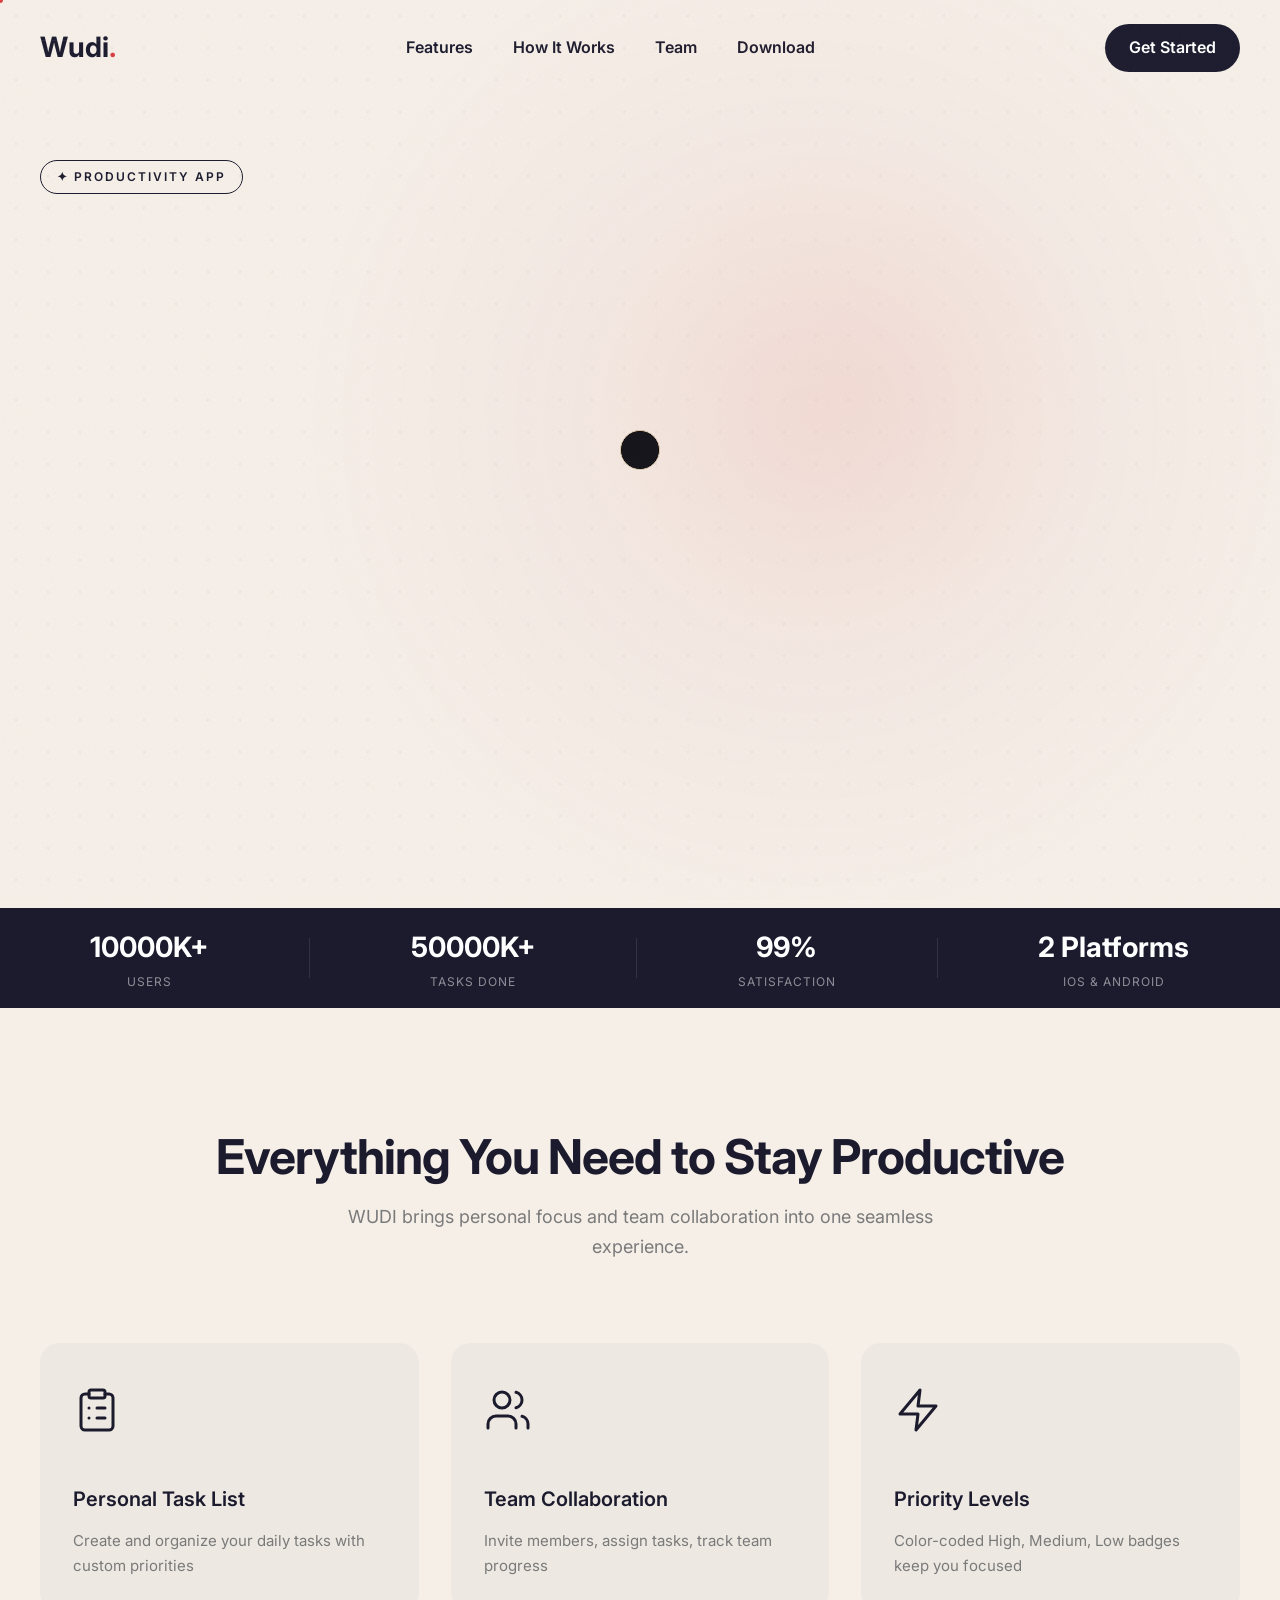
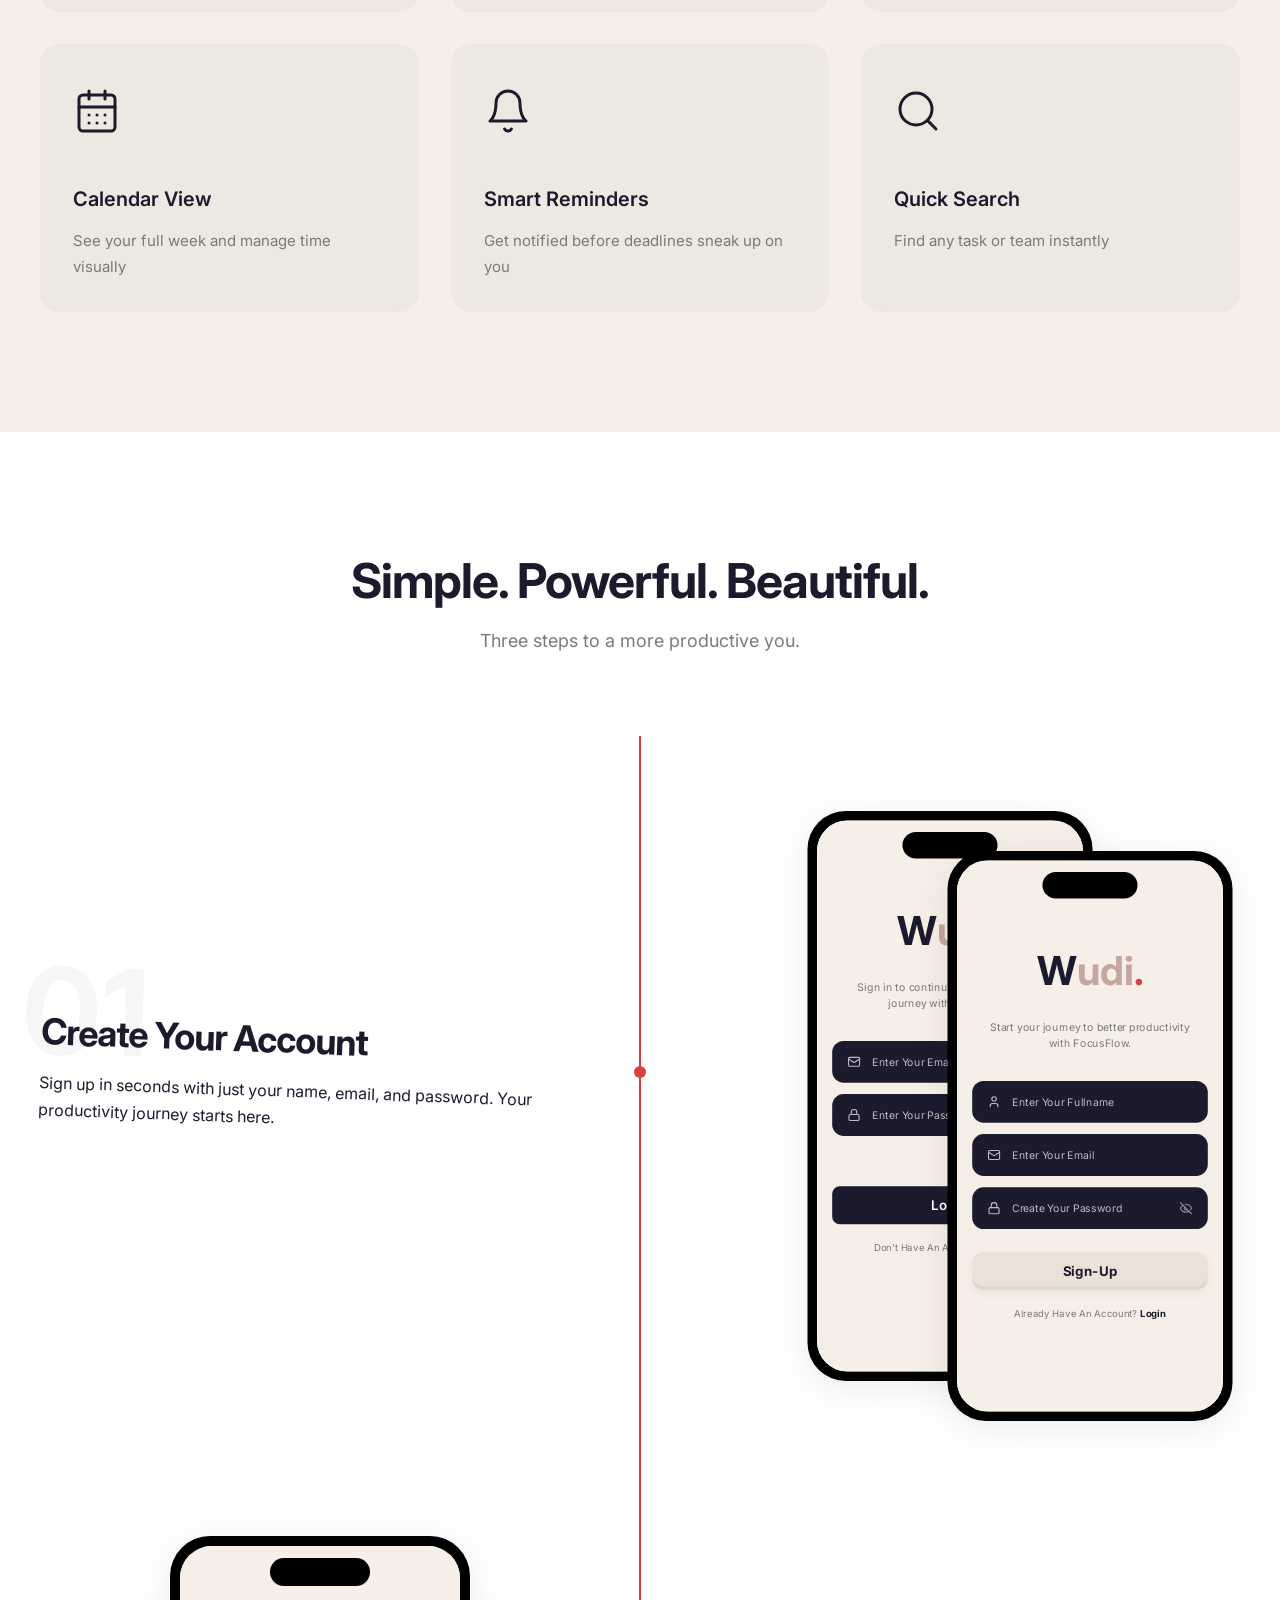
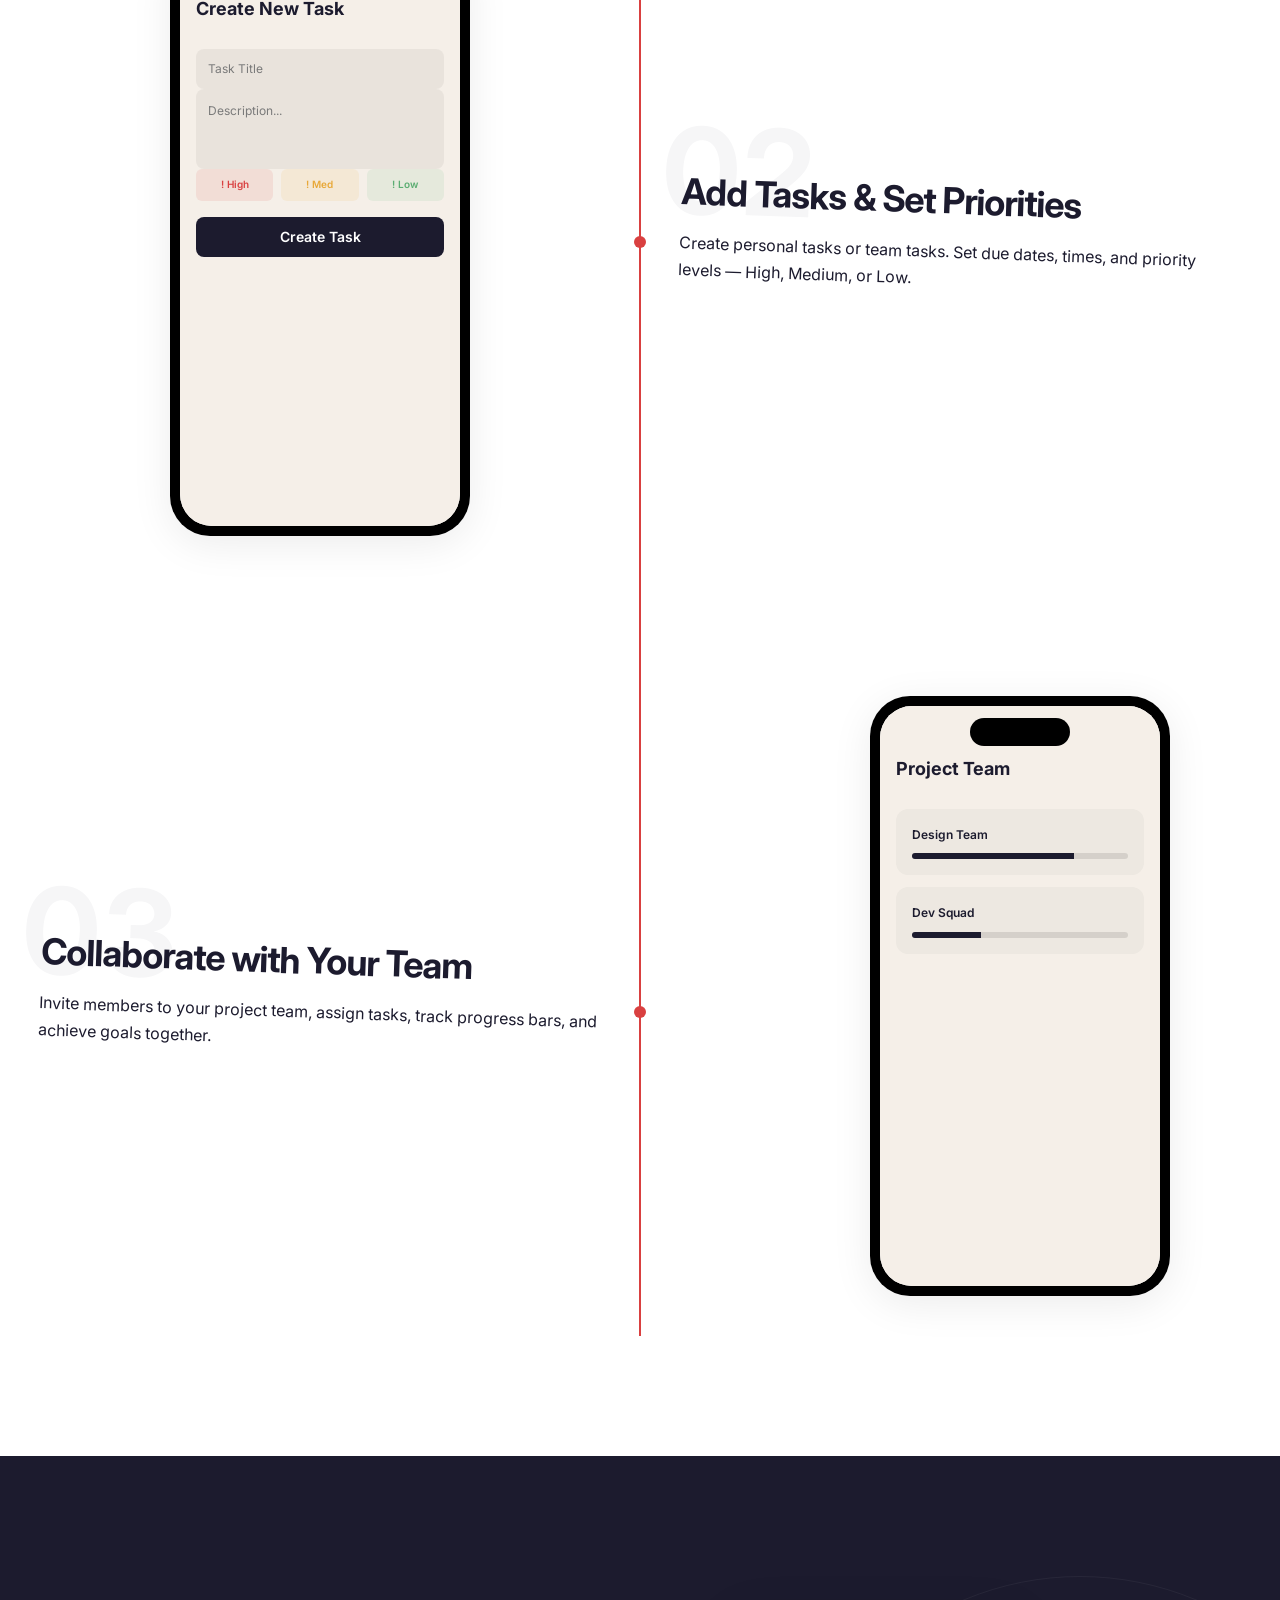
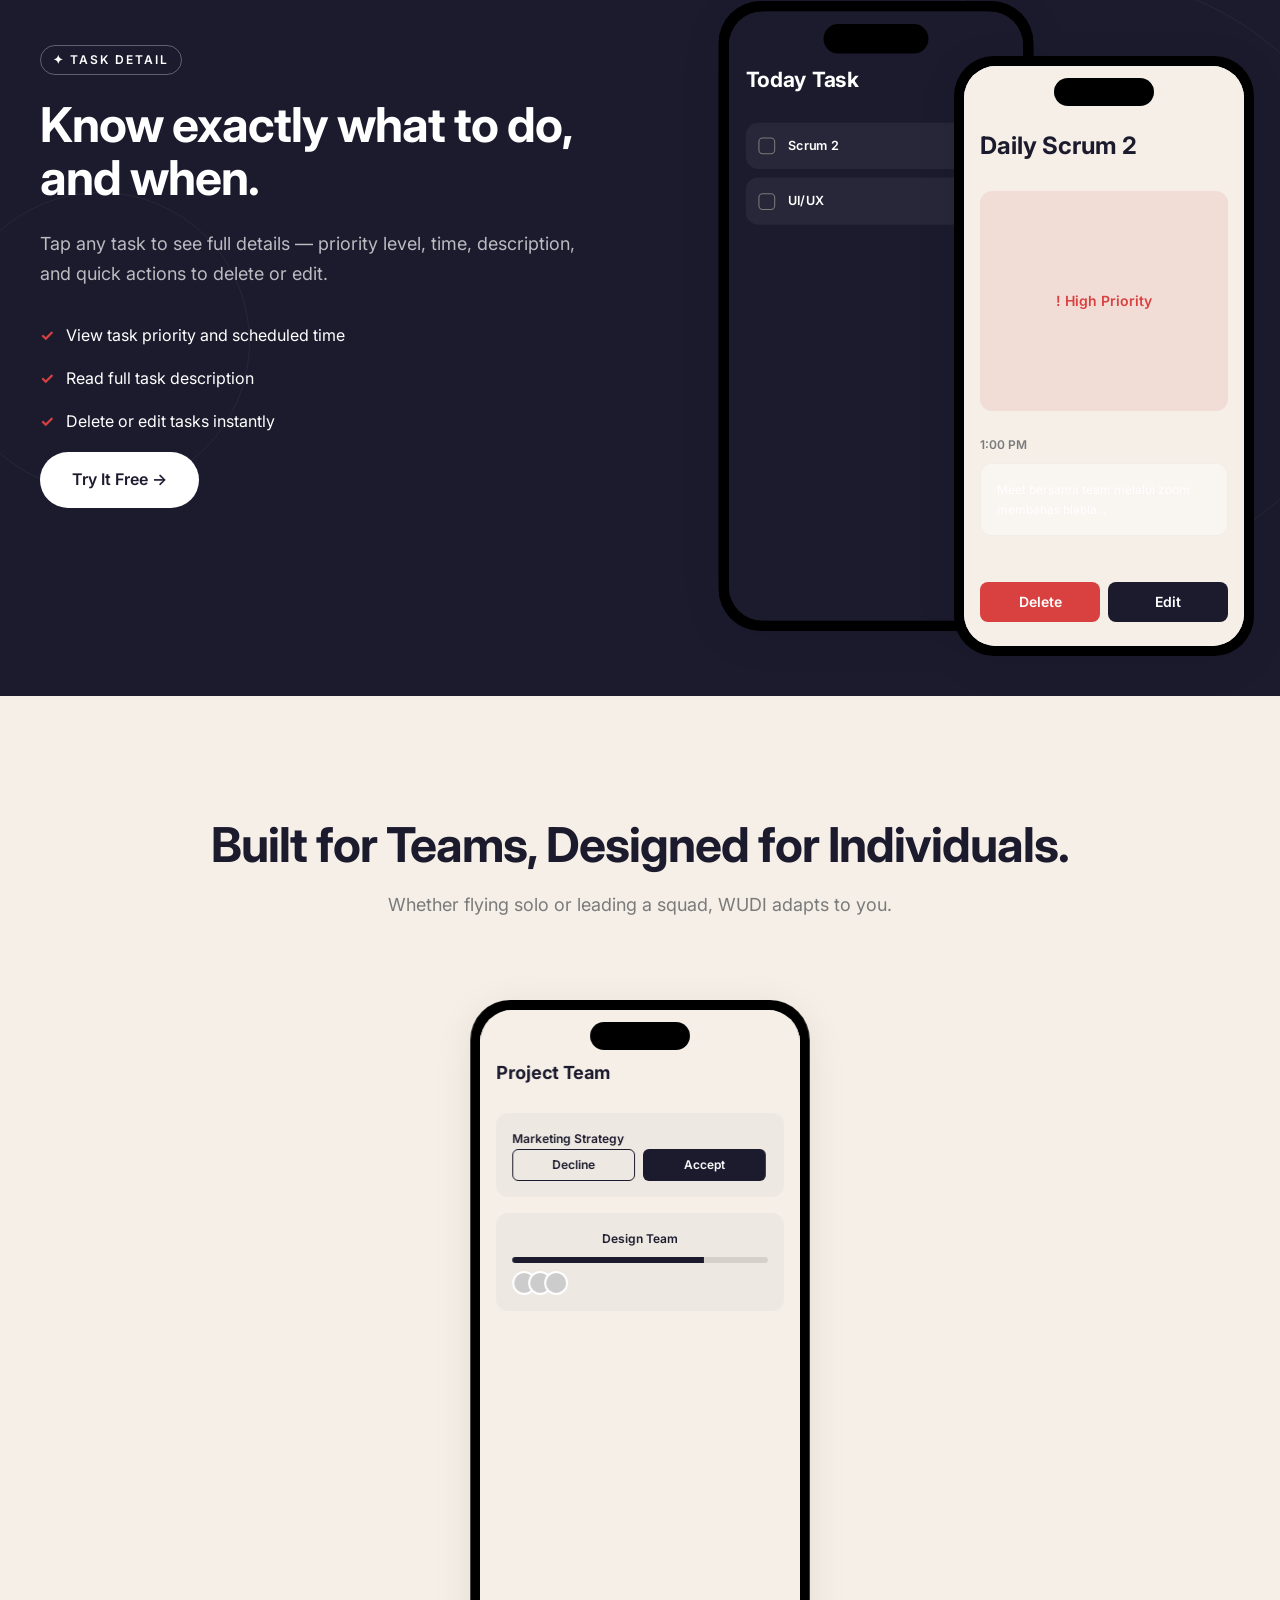
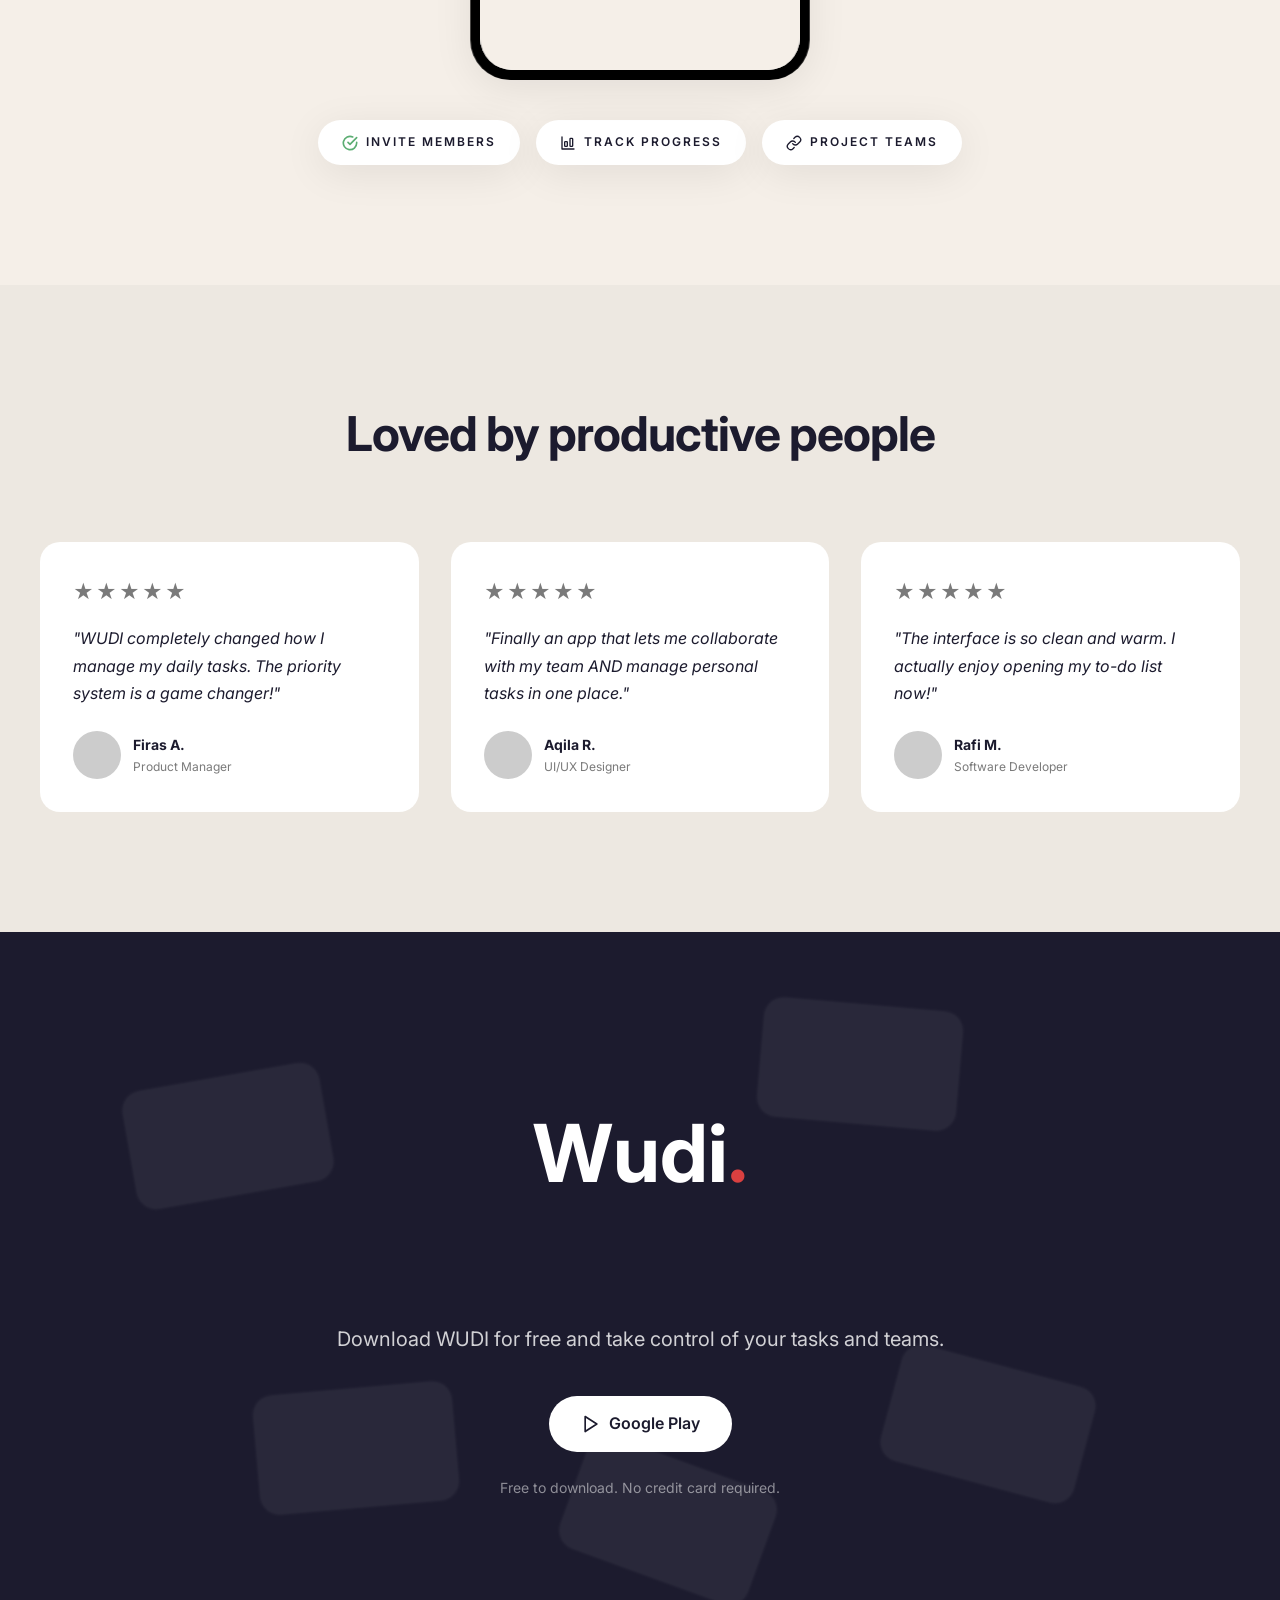
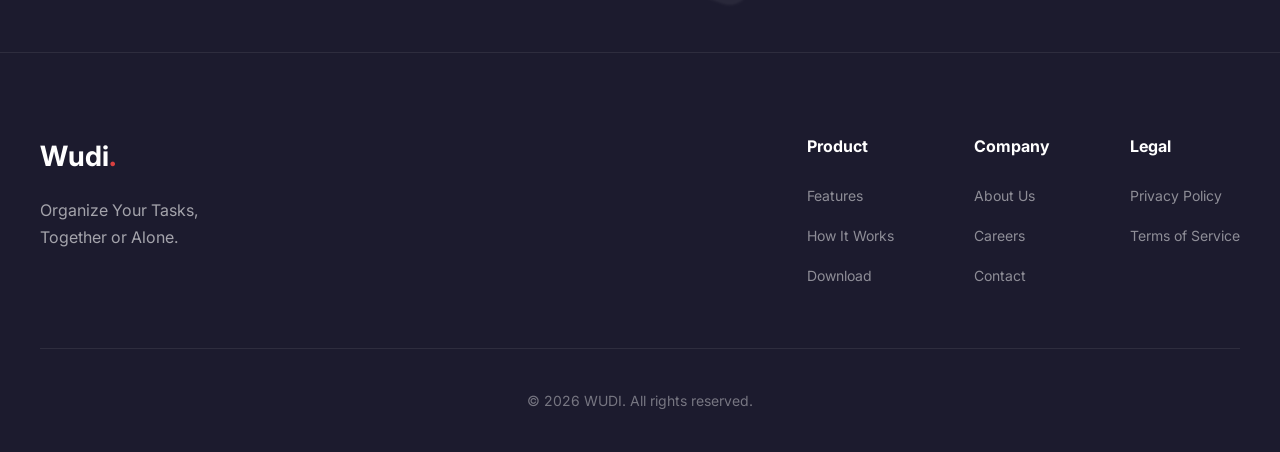
==== index.html @ 340917fa "add semua file" ====
<!DOCTYPE html>
<html lang="en">

<head>
    <meta charset="UTF-8">
    <meta name="viewport" content="width=device-width, initial-scale=1.0">
    <title>Wudi. | Organize Your Tasks, Together or Alone.</title>
    <meta name="description"
        content="WUDI helps you manage daily tasks, set priorities, and collaborate with your team — all in one clean, simple app.">

    <!-- Google Fonts: Inter -->
    <link rel="preconnect" href="https://fonts.googleapis.com">
    <link rel="preconnect" href="https://fonts.gstatic.com" crossorigin>
    <link href="https://fonts.googleapis.com/css2?family=Inter:wght@400;600;700&display=swap" rel="stylesheet">

    <link rel="stylesheet" href="style.css">
</head>

<body>
    <!-- WUDI Loader Overlay -->
    <div id="wudi-loader">
        <style>
            #wudi-loader {
                --loader-bg: #1C1B2E;
                --loader-cream: #F5EFE8;
                --loader-red: #D94040;
                --loader-beige: #EDE8E1;
                --loader-gray: rgba(245,239,232,0.3);
                
                position: fixed;
                top: 0; left: 0; width: 100vw; height: 100vh;
                z-index: 99999;
                display: flex;
                flex-direction: column;
                align-items: center;
                justify-content: center;
                overflow: hidden;
                pointer-events: all;
            }
            
            /* Ambient background */
            #wudi-loader .loader-ambient {
                position: absolute; top: 0; left: 0; width: 100%; height: 100%;
                z-index: 1; pointer-events: none;
            }
            #wudi-loader .loader-noise {
                position: absolute; top: 0; left: 0; width: 100%; height: 100%;
                opacity: 0.03; pointer-events: none; mix-blend-mode: overlay;
            }
            #wudi-loader .loader-gradient {
                position: absolute; top: -20%; right: -10%; width: 1200px; height: 1200px;
                background: radial-gradient(circle, rgba(217,64,64,0.07) 0%, transparent 60%);
                border-radius: 50%;
                animation: loaderDrift 6s ease-in-out infinite alternate;
            }
            @keyframes loaderDrift {
                0% { transform: translate(0, 0); }
                33% { transform: translate(30px, -20px); }
                66% { transform: translate(-20px, 10px); }
                100% { transform: translate(0, 0); }
            }
            
            #wudi-loader .corner-accents {
                position: absolute; top: 40px; left: 40px; width: 60px; height: 60px;
                border-top: 1px solid rgba(245,239,232,0.06); border-left: 1px solid rgba(245,239,232,0.06);
            }
            #wudi-loader .corner-accents-br {
                position: absolute; bottom: 40px; right: 40px; width: 60px; height: 60px;
                border-bottom: 1px solid rgba(245,239,232,0.06); border-right: 1px solid rgba(245,239,232,0.06);
            }

            /* Split Panels */
            #wudi-loader .panel-top, #wudi-loader .panel-bottom {
                position: absolute; left: 0; width: 100%; height: 50vh;
                background: var(--loader-bg); z-index: 2;
                transition: transform 0.6s cubic-bezier(0.76, 0, 0.24, 1);
            }
            #wudi-loader .panel-top { top: 0; transform: translateY(-100%); }
            #wudi-loader .panel-bottom { bottom: 0; transform: translateY(100%); }
            
            /* Loader Content container */
            #wudi-loader .loader-content {
                position: relative; z-index: 10; display: flex; flex-direction: column; align-items: center;
                transition: transform 0.7s cubic-bezier(0.55, 0, 1, 0.45), opacity 0.7s cubic-bezier(0.55, 0, 1, 0.45), filter 0.7s ease;
            }
            
            /* Logo */
            #wudi-loader .loader-logo {
                display: flex; align-items: baseline; justify-content: center;
                font-family: 'Inter', sans-serif; font-weight: 800; font-size: 96px;
                letter-spacing: -4px; color: var(--loader-cream);
                transition: transform 0.6s ease-in-out;
            }
            @media (max-width: 768px) { #wudi-loader .loader-logo { font-size: 64px; } }
            
            #wudi-loader .logo-char {
                opacity: 0; transform: translateY(40px) scale(0.8); filter: blur(8px);
                transition: all 0.5s cubic-bezier(0.22, 1, 0.36, 1);
            }
            #wudi-loader .logo-dot {
                color: var(--loader-red); transform: scale(0); opacity: 0;
                transition: transform 0.4s cubic-bezier(0.34, 1.56, 0.64, 1), box-shadow 0.6s ease, opacity 0.1s;
                border-radius: 50%;
            }
            
            /* Tagline */
            #wudi-loader .loader-tagline {
                font-family: 'Inter', sans-serif; font-size: 14px; text-transform: uppercase;
                letter-spacing: 12px; color: rgba(245,239,232,0.5);
                margin-top: 8px; opacity: 0;
                transition: all 0.8s cubic-bezier(0.22, 1, 0.36, 1);
            }
            
            /* Progress Bar */
            #wudi-loader .loader-progress-wrap {
                margin-top: 32px; width: 180px; height: 1.5px;
                background: rgba(245,239,232,0.1); border-radius: 2px;
                position: relative; overflow: visible; opacity: 0;
                transition: opacity 0.2s ease;
            }
            @media (max-width: 768px) { #wudi-loader .loader-progress-wrap { width: 120px; } }
            #wudi-loader .loader-progress-fill {
                position: absolute; top: 0; left: 0; height: 100%; width: 0%;
                background: linear-gradient(90deg, var(--loader-red), var(--loader-cream));
                border-radius: 2px;
                transition: width 0.1s linear; /* updated by JS */
            }
            #wudi-loader .loader-progress-glow {
                position: absolute; top: 50%; right: 0; width: 2px; height: 2px;
                transform: translate(50%, -50%);
                box-shadow: 0 0 8px 2px rgba(217,64,64,0.8); border-radius: 50%;
            }
            #wudi-loader .loader-progress-glow-bg {
                position: absolute; top: 50%; left: 50%; transform: translate(-50%, -50%);
                width: 0; height: 0; background: radial-gradient(circle, rgba(217,64,64,0.15) 0%, transparent 70%);
                border-radius: 50%; opacity: 0; transition: width 0.3s ease, height 0.3s ease, opacity 0.3s ease;
                pointer-events: none;
            }
            
            /* Floating Task Cards */
            #wudi-loader .loader-card {
                position: absolute; background: rgba(237,232,225,0.06); border: 1px solid rgba(237,232,225,0.08);
                border-radius: 12px; opacity: 0; transition: opacity 0.8s ease, transform 0.7s ease;
                display: flex; flex-direction: column; justify-content: center; padding: 0 12px; gap: 4px;
            }
            #wudi-loader .loader-card .c-dot { width: 4px; height: 4px; background: var(--loader-red); border-radius: 50%; margin-bottom: 2px; }
            #wudi-loader .loader-card .c-line { height: 2px; background: rgba(245,239,232,0.15); border-radius: 1px; }
            #wudi-loader .loader-card .c-line.l1 { width: 60%; }
            #wudi-loader .loader-card .c-line.l2 { width: 40%; }
            
            #wudi-loader .lc-1 { width: 120px; height: 48px; top: 50%; left: 50%; margin: -120px 0 0 -180px; transform: rotate(-8deg); animation: lc1Float 3.5s ease-in-out infinite; }
            #wudi-loader .lc-2 { width: 100px; height: 40px; top: 50%; left: 50%; margin: 20px 0 0 140px; transform: rotate(5deg); animation: lc2Float 4s ease-in-out infinite; }
            #wudi-loader .lc-3 { width: 80px; height: 32px; top: 50%; left: 50%; margin: 90px 0 0 -100px; transform: rotate(-3deg); animation: lc3Float 5s ease-in-out infinite; }
            @media (max-width: 768px) { #wudi-loader .loader-card { display: none; } }
            
            @keyframes lc1Float { 0%, 100% { margin-top: -120px; } 50% { margin-top: -128px; } }
            @keyframes lc2Float { 0%, 100% { margin-top: 20px; } 50% { margin-top: 28px; } }
            @keyframes lc3Float { 0%, 100% { margin-top: 90px; } 50% { margin-top: 84px; } }
            
            /* Ripple Circles */
            #wudi-loader .loader-ripple {
                position: absolute; top: 50%; left: 50%; transform: translate(-50%, -50%);
                border-radius: 50%; pointer-events: none; opacity: 0; width: 0; height: 0;
            }
            
            /* Flash */
            #wudi-loader .loader-flash {
                position: absolute; top: 0; left: 0; width: 100%; height: 100%;
                background: #fff; z-index: 20; pointer-events: none; opacity: 0;
                transition: opacity 0.25s ease;
            }
            
            /* Reduced Motion */
            @media (prefers-reduced-motion: reduce) {
                #wudi-loader .logo-char, #wudi-loader .logo-dot, #wudi-loader .loader-tagline, 
                #wudi-loader .loader-progress-wrap, #wudi-loader .loader-content, 
                #wudi-loader .panel-top, #wudi-loader .panel-bottom {
                    transition: opacity 0.5s ease !important;
                    transform: none !important; filter: none !important;
                }
                #wudi-loader .loader-gradient, #wudi-loader .loader-card, #wudi-loader .loader-ripple, #wudi-loader .loader-flash {
                    display: none !important;
                }
            }
        </style>

        <div class="loader-ambient">
            <svg class="loader-noise" xmlns="http://www.w3.org/2000/svg">
                <filter id="noiseFilter"><feTurbulence type="fractalNoise" baseFrequency="0.8" numOctaves="3" stitchTiles="stitch"/></filter>
                <rect width="100%" height="100%" filter="url(#noiseFilter)" />
            </svg>
            <div class="loader-gradient"></div>
            <div class="corner-accents"></div>
            <div class="corner-accents-br"></div>
        </div>

        <div class="panel-top" id="wl-pt"></div>
        <div class="panel-bottom" id="wl-pb"></div>

        <div class="loader-ripple" id="wl-r1"></div>
        <div class="loader-ripple" id="wl-r2"></div>
        <div class="loader-ripple" id="wl-r3"></div>
        
        <div class="loader-card lc-1"><div class="c-dot"></div><div class="c-line l1"></div><div class="c-line l2"></div></div>
        <div class="loader-card lc-2"><div class="c-dot"></div><div class="c-line l1"></div><div class="c-line l2"></div></div>
        <div class="loader-card lc-3"><div class="c-dot"></div><div class="c-line l1"></div><div class="c-line l2"></div></div>

        <div class="loader-content" id="wl-content">
            <div class="loader-logo" id="wl-logo">
                <span class="logo-char" id="wl-c1">W</span>
                <span class="logo-char" id="wl-c2">u</span>
                <span class="logo-char" id="wl-c3">d</span>
                <span class="logo-char" id="wl-c4">i</span>
                <span class="logo-dot" id="wl-dot">.</span>
            </div>
            <div class="loader-tagline" id="wl-tag">What U Do It</div>
            <div class="loader-progress-wrap" id="wl-pwrap">
                <div class="loader-progress-fill" id="wl-pfill">
                    <div class="loader-progress-glow"></div>
                </div>
                <div class="loader-progress-glow-bg" id="wl-pglow"></div>
            </div>
        </div>
        
        <div class="loader-flash" id="wl-flash"></div>

        <script>
            (function() {
                const isReduced = window.matchMedia('(prefers-reduced-motion: reduce)').matches;
                const isVisited = sessionStorage.getItem('wudi-visited') === 'true';
                
                const loader = document.getElementById('wudi-loader');
                const pTop = document.getElementById('wl-pt');
                const pBot = document.getElementById('wl-pb');
                const content = document.getElementById('wl-content');
                const chars = [document.getElementById('wl-c1'), document.getElementById('wl-c2'), document.getElementById('wl-c3'), document.getElementById('wl-c4')];
                const dot = document.getElementById('wl-dot');
                const logo = document.getElementById('wl-logo');
                const tag = document.getElementById('wl-tag');
                const pwrap = document.getElementById('wl-pwrap');
                const pfill = document.getElementById('wl-pfill');
                const pglow = document.getElementById('wl-pglow');
                const flash = document.getElementById('wl-flash');
                const cards = document.querySelectorAll('#wudi-loader .loader-card');
                const ripples = [document.getElementById('wl-r1'), document.getElementById('wl-r2'), document.getElementById('wl-r3')];
                
                document.body.style.overflow = 'hidden'; // lock scroll
                
                const t = (fn, delay) => setTimeout(fn, delay);
                
                function endSequence() {
                    t(() => {
                        loader.style.pointerEvents = 'none';
                        loader.style.display = 'none';
                        document.body.style.overflow = '';
                        document.body.classList.add('wudi-loaded');
                        sessionStorage.setItem('wudi-visited', 'true');
                        document.body.dispatchEvent(new Event('wudi-loaded-event'));
                    }, 3200);
                }

                if (isReduced || isVisited) {
                    // Quick entrance
                    t(() => { pTop.style.transform = 'translateY(0)'; pBot.style.transform = 'translateY(0)'; }, 0);
                    t(() => { 
                        chars.forEach(c => { c.style.opacity = '1'; c.style.transform = 'translateY(0) scale(1)'; c.style.filter = 'blur(0)'; });
                        dot.style.opacity = '1'; dot.style.transform = 'scale(1)'; 
                    }, 100);
                    
                    // Quick exit
                    t(() => { content.style.opacity = '0'; }, 800);
                    t(() => { pTop.style.transform = 'translateY(-100%)'; pBot.style.transform = 'translateY(100%)'; }, 900);
                    
                    t(() => {
                        loader.style.pointerEvents = 'none';
                        loader.style.display = 'none';
                        document.body.style.overflow = '';
                        document.body.classList.add('wudi-loaded');
                        sessionStorage.setItem('wudi-visited', 'true');
                        document.body.dispatchEvent(new Event('wudi-loaded-event'));
                    }, 1500);
                    return;
                }
                
                // PHASE 1: BACKGROUND REVEAL
                t(() => { pTop.style.transform = 'translateY(0)'; pBot.style.transform = 'translateY(0)'; }, 0);
                
                // PHASE 2: LOGO BUILD
                chars.forEach((c, i) => {
                    t(() => { c.style.opacity = '1'; c.style.transform = 'translateY(0) scale(1)'; c.style.filter = 'blur(0)'; }, 400 + i * 120);
                });
                
                t(() => { 
                    dot.style.opacity = '1'; 
                    dot.style.transform = 'scale(1.4)';
                    dot.style.boxShadow = '0 0 20px rgba(217,64,64,0.6)';
                    t(() => { dot.style.transform = 'scale(1)'; }, 150);
                    t(() => { dot.style.boxShadow = '0 0 0px transparent'; }, 600);
                }, 900);
                
                t(() => { logo.style.transform = 'scale(1.03)'; t(() => { logo.style.transform = 'scale(1)'; }, 300); }, 1050);
                
                // PHASE 3: TAGLINE & PROGRESS
                t(() => { tag.style.opacity = '1'; tag.style.letterSpacing = '5px'; }, 1100);
                
                t(() => { 
                    pwrap.style.opacity = '1';
                    
                    // Progress Fill Animation
                    let start = performance.now();
                    function step(now) {
                        let elapsed = now - start;
                        if (elapsed > 900) { pfill.style.width = '100%'; return; }
                        
                        let progress = 0;
                        if (elapsed <= 300) progress = (elapsed / 300) * 30; // fast ease-out conceptually
                        else if (elapsed <= 700) progress = 30 + ((elapsed - 300) / 400) * 45; // medium linear
                        else progress = 75 + ((elapsed - 700) / 200) * 20; // slow ease-in conceptually
                        
                        pfill.style.width = `${progress}%`;
                        requestAnimationFrame(step);
                    }
                    requestAnimationFrame(step);
                }, 1300);
                
                t(() => { cards.forEach(c => { c.style.opacity = '0.6'; }); }, 1400);
                
                // PHASE 4: COMPLETION PULSE
                t(() => {
                    pwrap.style.opacity = '0';
                    pglow.style.width = '160px'; pglow.style.height = '160px'; pglow.style.opacity = '1';
                    t(() => { pglow.style.opacity = '0'; }, 300);
                    
                    tag.style.opacity = '0'; tag.style.transform = 'translateY(-10px)';
                    
                    logo.style.transform = 'scale(1.08)'; 
                    dot.style.filter = 'brightness(1.5)';
                    t(() => { logo.style.transform = 'scale(0.95)'; }, 200);
                    t(() => { logo.style.transform = 'scale(1)'; dot.style.filter = 'brightness(1)'; }, 400);
                }, 2200);
                
                t(() => {
                    ripples.forEach((r, i) => {
                        t(() => {
                            r.style.opacity = '0.8';
                            r.style.border = `1px solid rgba(245,239,232,${[0.25, 0.15, 0.08][i]})`;
                            r.style.transition = 'width 0.7s ease-out, height 0.7s ease-out, opacity 0.7s ease-out';
                            r.style.width = '300px'; r.style.height = '300px'; r.style.opacity = '0';
                        }, i * 60);
                    });
                }, 2300);
                
                // PHASE 5: EXIT SEQUENCE
                t(() => {
                    content.style.transform = 'scale(8)';
                    content.style.filter = 'blur(20px)';
                    content.style.opacity = '0';
                    cards.forEach(c => { c.style.opacity = '0'; c.style.transform = 'translateY(-20px)'; });
                }, 2600);
                
                t(() => {
                    pTop.style.transform = 'translateY(-100%)';
                    pBot.style.transform = 'translateY(100%)';
                    
                    t(() => { flash.style.opacity = '0.15'; t(() => { flash.style.opacity = '0'; }, 250); }, 60);
                }, 2700);
                
                endSequence();
                
            })();
        </script>
    </div>

    <!-- Custom Cursor -->
    <div class="cursor-trail-container" id="cursor-trail-container"></div>
    <div class="cursor-outer" id="cursor-outer"><span class="cursor-text">Click</span></div>
    <div class="cursor-inner" id="cursor-inner"></div>

    <!-- Section 1: Sticky Nav -->
    <nav class="navbar" id="navbar">
        <div class="nav-content">
            <div class="logo">Wudi<span>.</span></div>
            <div class="nav-links">
                <a href="#features" class="nav-link">Features</a>
                <a href="#how-it-works" class="nav-link">How It Works</a>
                <a href="#team" class="nav-link">Team</a>
                <a href="#download" class="nav-link">Download</a>
            </div>
            <a href="#download" class="btn btn-dark nav-btn">Get Started</a>
        </div>
    </nav>

    <!-- Section 2: Hero Section -->
    <section class="hero" id="hero">
        <div class="hero-bg-blob"></div>
        <div class="hero-bg-dots"></div>

        <div class="hero-content">
            <div class="hero-left">
                <div class="badge animate-on-load delay-1">✦ Productivity App</div>
                <h1 class="hero-title">
                    <div class="line-wrap"><span class="line animate-clip delay-2">Organize Your Tasks,</span></div>
                    <div class="line-wrap"><span class="line animate-clip delay-3">Together or <span
                                class="hover-color-pulse">Alone.</span></span></div>
                </h1>
                <p class="hero-sub animate-fade delay-4">
                    WUDI helps you manage daily tasks, set priorities, and collaborate with your team — all in one
                    clean, simple app.
                </p>
                <div class="hero-actions animate-fade-up delay-5">
                    <a href="#download" class="btn btn-dark btn-lg hover-arrow-btn">
                        Download App <span class="arrow-icon">→</span>
                    </a>
                    <a href="#how-it-works" class="btn btn-outline btn-lg slide-fill-btn">
                        See How It Works <span class="arrow-slide">→</span>
                    </a>
                </div>
                <div class="social-proof animate-fade delay-6">
                    <svg xmlns="http://www.w3.org/2000/svg" width="16" height="16" viewBox="0 0 24 24" fill="#E8A838"
                        stroke="#E8A838" stroke-width="2" stroke-linecap="round" stroke-linejoin="round"
                        style="margin-right:4px; vertical-align: text-bottom;">
                        <polygon
                            points="12 2 15.09 8.26 22 9.27 17 14.14 18.18 21.02 12 17.77 5.82 21.02 7 14.14 2 9.27 8.91 8.26 12 2" />
                    </svg> Trusted by 10,000+ productive users
                </div>
            </div>

            <div class="hero-right">
                <!-- Parallax Wrapper -->
                <div class="hero-parallax parallax-phone">
                    <!-- Phone Mockup Container -->
                    <div class="phone-mockup animate-phone delay-p" id="hero-phone">
                        <div class="phone-bezel">
                            <div class="dynamic-island"></div>

                            <!-- WUDI Home Screen Content -->
                            <div class="screen-content bg-cream">
                                <div class="screen-header">
                                    <div class="greeting">Hello, Firas!</div>
                                    <div class="avatar"></div>
                                </div>

                                <div class="calendar-strip">
                                    <div class="cal-day active"><span>Mon</span><strong>12</strong></div>
                                    <div class="cal-day"><span>Tue</span><strong>13</strong></div>
                                    <div class="cal-day"><span>Wed</span><strong>14</strong></div>
                                    <div class="cal-day"><span>Thu</span><strong>15</strong></div>
                                    <div class="cal-day"><span>Fri</span><strong>16</strong></div>
                                </div>

                                <div class="section-title">Focus Today</div>
                                <div class="focus-card">
                                    <div class="priority-badge high">! High Priority</div>
                                    <div class="task-name">Finalisasi UI/UX</div>
                                    <div class="task-time">13:00 - 14:00 PM</div>
                                </div>

                                <div class="section-title mt-4">Today Task</div>
                                <div class="task-list">
                                    <div class="task-item">
                                        <div class="checkbox"></div>
                                        <div class="t-info">
                                            <div class="t-name">Daily Scrum 1</div>
                                            <div class="t-time">1:00 PM</div>
                                        </div>
                                        <div class="priority-badge-sm high">! High</div>
                                    </div>
                                    <div class="task-item">
                                        <div class="checkbox"></div>
                                        <div class="t-info">
                                            <div class="t-name">Meeting Client</div>
                                            <div class="t-time">3:00 PM</div>
                                        </div>
                                        <div class="priority-badge-sm med">! Med</div>
                                    </div>
                                </div>

                                <div class="fab-btn">+</div>
                                <div class="bottom-nav">
                                    <div class="nav-item active">Home</div>
                                    <div class="nav-item">Calendar</div>
                                    <div class="nav-item">Teams</div>
                                </div>
                            </div>
                        </div>
                    </div>

                    <!-- Floating Elements -->
                    <div class="floating-card card-1 delay-f1">
                        <div class="f-icon"><svg xmlns="http://www.w3.org/2000/svg" width="20" height="20"
                                viewBox="0 0 24 24" fill="none" stroke="currentColor" stroke-width="2.5"
                                stroke-linecap="round" stroke-linejoin="round">
                                <path d="M22 11.08V12a10 10 0 1 1-5.93-9.14" />
                                <polyline points="22 4 12 14.01 9 11.01" />
                            </svg></div>
                        <div class="f-text">Daily Scrum 2</div>
                        <div class="f-badge"><svg xmlns="http://www.w3.org/2000/svg" width="10" height="10"
                                viewBox="0 0 24 24" fill="currentColor" stroke="currentColor" stroke-width="2"
                                stroke-linecap="round" stroke-linejoin="round"
                                style="margin-right: 4px; vertical-align: middle;">
                                <circle cx="12" cy="12" r="10" />
                            </svg> High Priority</div>
                    </div>
                    <div class="floating-card card-2 delay-f2">
                        <div class="f-icon"><svg xmlns="http://www.w3.org/2000/svg" width="20" height="20"
                                viewBox="0 0 24 24" fill="none" stroke="currentColor" stroke-width="2"
                                stroke-linecap="round" stroke-linejoin="round">
                                <rect width="18" height="18" x="3" y="4" rx="2" ry="2" />
                                <line x1="16" x2="16" y1="2" y2="6" />
                                <line x1="8" x2="8" y1="2" y2="6" />
                                <line x1="3" x2="21" y1="10" y2="10" />
                                <path d="M8 14h.01" />
                                <path d="M12 14h.01" />
                                <path d="M16 14h.01" />
                                <path d="M8 18h.01" />
                                <path d="M12 18h.01" />
                                <path d="M16 18h.01" />
                            </svg></div>
                        <div class="f-text">Focus Today<br><span>13:00–14:00 PM</span></div>
                    </div>
                </div>
            </div>
        </div>
    </section>

    <!-- Section 3: Stats Bar -->
    <section class="stats-bar scroll-trigger">
        <div class="stat-item">
            <div class="stat-num" data-target="10000" data-suffix="K+">0</div>
            <div class="stat-label">Users</div>
        </div>
        <div class="stat-divider"></div>
        <div class="stat-item">
            <div class="stat-num" data-target="50000" data-suffix="K+">0</div>
            <div class="stat-label">Tasks Done</div>
        </div>
        <div class="stat-divider"></div>
        <div class="stat-item">
            <div class="stat-num" data-target="99" data-suffix="%">0</div>
            <div class="stat-label">Satisfaction</div>
        </div>
        <div class="stat-divider"></div>
        <div class="stat-item">
            <div class="stat-num" data-target="2" data-suffix=" Platforms">0</div>
            <div class="stat-label">iOS & Android</div>
        </div>
    </section>

    <!-- Section 4: Features Grid -->
    <section class="features" id="features">
        <div class="section-header scroll-trigger">
            <h2 class="h2-title clip-reveal">Everything You Need to Stay Productive</h2>
            <p class="sub-title fade-up">WUDI brings personal focus and team collaboration into one seamless experience.
            </p>
        </div>

        <div class="features-grid">
            <!-- Card 1 -->
            <div class="feature-card scroll-trigger-stagger">
                <div class="f-icon-lg">
                    <svg xmlns="http://www.w3.org/2000/svg" width="48" height="48" viewBox="0 0 24 24" fill="none"
                        stroke="currentColor" stroke-width="1.5" stroke-linecap="round" stroke-linejoin="round">
                        <rect width="8" height="4" x="8" y="2" rx="1" ry="1" />
                        <path d="M16 4h2a2 2 0 0 1 2 2v14a2 2 0 0 1-2 2H6a2 2 0 0 1-2-2V6a2 2 0 0 1 2-2h2" />
                        <path d="M12 11h4" />
                        <path d="M12 16h4" />
                        <path d="M8 11h.01" />
                        <path d="M8 16h.01" />
                    </svg>
                </div>
                <h3>Personal Task List</h3>
                <p>Create and organize your daily tasks with custom priorities</p>
            </div>
            <!-- Card 2 -->
            <div class="feature-card scroll-trigger-stagger">
                <div class="f-icon-lg">
                    <svg xmlns="http://www.w3.org/2000/svg" width="48" height="48" viewBox="0 0 24 24" fill="none"
                        stroke="currentColor" stroke-width="1.5" stroke-linecap="round" stroke-linejoin="round">
                        <path d="M16 21v-2a4 4 0 0 0-4-4H6a4 4 0 0 0-4 4v2" />
                        <circle cx="9" cy="7" r="4" />
                        <path d="M22 21v-2a4 4 0 0 0-3-3.87" />
                        <path d="M16 3.13a4 4 0 0 1 0 7.75" />
                    </svg>
                </div>
                <h3>Team Collaboration</h3>
                <p>Invite members, assign tasks, track team progress</p>
            </div>
            <!-- Card 3 -->
            <div class="feature-card scroll-trigger-stagger">
                <div class="f-icon-lg">
                    <svg xmlns="http://www.w3.org/2000/svg" width="48" height="48" viewBox="0 0 24 24" fill="none"
                        stroke="currentColor" stroke-width="1.5" stroke-linecap="round" stroke-linejoin="round">
                        <path d="M13 2L3 14h9l-1 8 10-12h-9l1-8z" />
                    </svg>
                </div>
                <h3>Priority Levels</h3>
                <p>Color-coded High, Medium, Low badges keep you focused</p>
            </div>
            <!-- Card 4 -->
            <div class="feature-card scroll-trigger-stagger">
                <div class="f-icon-lg">
                    <svg xmlns="http://www.w3.org/2000/svg" width="48" height="48" viewBox="0 0 24 24" fill="none"
                        stroke="currentColor" stroke-width="1.5" stroke-linecap="round" stroke-linejoin="round">
                        <rect width="18" height="18" x="3" y="4" rx="2" ry="2" />
                        <line x1="16" x2="16" y1="2" y2="6" />
                        <line x1="8" x2="8" y1="2" y2="6" />
                        <line x1="3" x2="21" y1="10" y2="10" />
                        <path d="M8 14h.01" />
                        <path d="M12 14h.01" />
                        <path d="M16 14h.01" />
                        <path d="M8 18h.01" />
                        <path d="M12 18h.01" />
                        <path d="M16 18h.01" />
                    </svg>
                </div>
                <h3>Calendar View</h3>
                <p>See your full week and manage time visually</p>
            </div>
            <!-- Card 5 -->
            <div class="feature-card scroll-trigger-stagger">
                <div class="f-icon-lg">
                    <svg xmlns="http://www.w3.org/2000/svg" width="48" height="48" viewBox="0 0 24 24" fill="none"
                        stroke="currentColor" stroke-width="1.5" stroke-linecap="round" stroke-linejoin="round">
                        <path d="M6 8a6 6 0 0 1 12 0c0 7 3 9 3 9H3s3-2 3-9" />
                        <path d="M10.3 21a1.94 1.94 0 0 0 3.4 0" />
                    </svg>
                </div>
                <h3>Smart Reminders</h3>
                <p>Get notified before deadlines sneak up on you</p>
            </div>
            <!-- Card 6 -->
            <div class="feature-card scroll-trigger-stagger">
                <div class="f-icon-lg">
                    <svg xmlns="http://www.w3.org/2000/svg" width="48" height="48" viewBox="0 0 24 24" fill="none"
                        stroke="currentColor" stroke-width="1.5" stroke-linecap="round" stroke-linejoin="round">
                        <circle cx="11" cy="11" r="8" />
                        <path d="m21 21-4.3-4.3" />
                    </svg>
                </div>
                <h3>Quick Search</h3>
                <p>Find any task or team instantly</p>
            </div>
        </div>
    </section>

    <!-- Section 5: How It Works (Zigzag) -->
    <section class="how-it-works" id="how-it-works">
        <div class="section-header scroll-trigger">
            <h2 class="h2-title clip-reveal">Simple. Powerful. Beautiful.</h2>
            <p class="sub-title fade-up">Three steps to a more productive you.</p>
        </div>

        <div class="steps-container">
            <!-- Vertical Line -->
            <div class="progress-line-container">
                <div class="progress-line" id="progress-line"></div>
                <div class="progress-node node-1"></div>
                <div class="progress-node node-2"></div>
                <div class="progress-node node-3"></div>
            </div>

            <!-- Step 1 -->
            <div class="step-row" id="step-1">
                <div class="step-text scroll-left">
                    <div class="step-number">01</div>
                    <h2>Create Your Account</h2>
                    <p>Sign up in seconds with just your name, email, and password. Your productivity journey starts
                        here.</p>
                </div>
                <div class="step-phone scroll-right">
                    <div class="auth-phone-group">
                        <div class="phone-mockup phone-left parallax-sm">
                            <div class="phone-bezel">
                                <div class="dynamic-island"></div>
                                <div class="screen-content bg-cream" style="padding-top: 20px;">
                                    <div class="auth-logo">W<span class="udi">udi</span><span class="dot">.</span></div>
                                    <p class="auth-sub">Sign in to continue your productivity journey with FocusFlow.
                                    </p>

                                    <div class="auth-inputs">
                                        <div class="auth-input">
                                            <svg xmlns="http://www.w3.org/2000/svg" width="16" height="16"
                                                viewBox="0 0 24 24" fill="none" stroke="currentColor" stroke-width="2"
                                                stroke-linecap="round" stroke-linejoin="round">
                                                <rect width="20" height="16" x="2" y="4" rx="2" />
                                                <path d="m22 7-8.97 5.7a1.94 1.94 0 0 1-2.06 0L2 7" />
                                            </svg>
                                            <span>Enter Your Email</span>
                                        </div>
                                        <div class="auth-input">
                                            <svg xmlns="http://www.w3.org/2000/svg" width="16" height="16"
                                                viewBox="0 0 24 24" fill="none" stroke="currentColor" stroke-width="2"
                                                stroke-linecap="round" stroke-linejoin="round">
                                                <rect width="18" height="11" x="3" y="11" rx="2" ry="2" />
                                                <path d="M7 11V7a5 5 0 0 1 10 0v4" />
                                            </svg>
                                            <span>Enter Your Password</span>
                                            <svg xmlns="http://www.w3.org/2000/svg" width="14" height="14"
                                                viewBox="0 0 24 24" fill="none" stroke="currentColor" stroke-width="2"
                                                stroke-linecap="round" stroke-linejoin="round"
                                                style="margin-left:auto; opacity:0.5;">
                                                <path d="M9.88 9.88a3 3 0 1 0 4.24 4.24" />
                                                <path
                                                    d="M10.73 5.08A10.43 10.43 0 0 1 12 5c7 0 10 7 10 7a13.16 13.16 0 0 1-1.67 2.68" />
                                                <path
                                                    d="M6.61 6.61A13.526 13.526 0 0 0 2 12s3 7 10 7a9.74 9.74 0 0 0 5.39-1.61" />
                                                <line x1="2" x2="22" y1="2" y2="22" />
                                            </svg>
                                        </div>
                                    </div>
                                    <div class="auth-forgot">Forgot Password?</div>

                                    <div class="btn-mockup dark" style="margin-top: 8px;">Login</div>
                                    <div class="auth-switch">Don't Have An Account? <strong>Sign-Up</strong></div>
                                </div>
                            </div>
                        </div>

                        <div class="phone-mockup phone-right parallax-sm">
                            <div class="phone-bezel">
                                <div class="dynamic-island"></div>
                                <div class="screen-content bg-cream" style="padding-top: 20px;">
                                    <div class="auth-logo">W<span class="udi">udi</span><span class="dot">.</span></div>
                                    <p class="auth-sub">Start your journey to better productivity with FocusFlow.</p>

                                    <div class="auth-inputs">
                                        <div class="auth-input">
                                            <svg xmlns="http://www.w3.org/2000/svg" width="16" height="16"
                                                viewBox="0 0 24 24" fill="none" stroke="currentColor" stroke-width="2"
                                                stroke-linecap="round" stroke-linejoin="round">
                                                <path d="M19 21v-2a4 4 0 0 0-4-4H9a4 4 0 0 0-4 4v2" />
                                                <circle cx="12" cy="7" r="4" />
                                            </svg>
                                            <span>Enter Your Fullname</span>
                                        </div>
                                        <div class="auth-input">
                                            <svg xmlns="http://www.w3.org/2000/svg" width="16" height="16"
                                                viewBox="0 0 24 24" fill="none" stroke="currentColor" stroke-width="2"
                                                stroke-linecap="round" stroke-linejoin="round">
                                                <rect width="20" height="16" x="2" y="4" rx="2" />
                                                <path d="m22 7-8.97 5.7a1.94 1.94 0 0 1-2.06 0L2 7" />
                                            </svg>
                                            <span>Enter Your Email</span>
                                        </div>
                                        <div class="auth-input">
                                            <svg xmlns="http://www.w3.org/2000/svg" width="16" height="16"
                                                viewBox="0 0 24 24" fill="none" stroke="currentColor" stroke-width="2"
                                                stroke-linecap="round" stroke-linejoin="round">
                                                <rect width="18" height="11" x="3" y="11" rx="2" ry="2" />
                                                <path d="M7 11V7a5 5 0 0 1 10 0v4" />
                                            </svg>
                                            <span>Create Your Password</span>
                                            <svg xmlns="http://www.w3.org/2000/svg" width="14" height="14"
                                                viewBox="0 0 24 24" fill="none" stroke="currentColor" stroke-width="2"
                                                stroke-linecap="round" stroke-linejoin="round"
                                                style="margin-left:auto; opacity:0.5;">
                                                <path d="M9.88 9.88a3 3 0 1 0 4.24 4.24" />
                                                <path
                                                    d="M10.73 5.08A10.43 10.43 0 0 1 12 5c7 0 10 7 10 7a13.16 13.16 0 0 1-1.67 2.68" />
                                                <path
                                                    d="M6.61 6.61A13.526 13.526 0 0 0 2 12s3 7 10 7a9.74 9.74 0 0 0 5.39-1.61" />
                                                <line x1="2" x2="22" y1="2" y2="22" />
                                            </svg>
                                        </div>
                                    </div>

                                    <div class="btn-mockup btn-auth-light" style="margin-top: 24px;">Sign-Up</div>
                                    <div class="auth-switch">Already Have An Account? <strong>Login</strong></div>
                                </div>
                            </div>
                        </div>
                    </div>
                </div>
            </div>

            <!-- Step 2 -->
            <div class="step-row reverse" id="step-2">
                <div class="step-text scroll-right">
                    <div class="step-number">02</div>
                    <h2>Add Tasks & Set Priorities</h2>
                    <p>Create personal tasks or team tasks. Set due dates, times, and priority levels — High, Medium, or
                        Low.</p>
                </div>
                <div class="step-phone scroll-left">
                    <div class="phone-mockup parallax-sm">
                        <div class="phone-bezel">
                            <div class="dynamic-island"></div>
                            <div class="screen-content bg-cream">
                                <div class="screen-header text-center">Create New Task</div>
                                <div class="input-mockup mt-4 text-left">Task Title</div>
                                <div class="input-mockup area text-left">Description...</div>
                                <div class="flex-row">
                                    <div class="badge-mockup high">! High</div>
                                    <div class="badge-mockup med">! Med</div>
                                    <div class="badge-mockup low">! Low</div>
                                </div>
                                <div class="btn-mockup mt-4">Create Task</div>
                            </div>
                        </div>
                    </div>
                </div>
            </div>

            <!-- Step 3 -->
            <div class="step-row" id="step-3">
                <div class="step-text scroll-left">
                    <div class="step-number">03</div>
                    <h2>Collaborate with Your Team</h2>
                    <p>Invite members to your project team, assign tasks, track progress bars, and achieve goals
                        together.</p>
                </div>
                <div class="step-phone scroll-right">
                    <div class="phone-mockup parallax-sm">
                        <div class="phone-bezel">
                            <div class="dynamic-island"></div>
                            <div class="screen-content bg-cream">
                                <div class="screen-header text-center">Project Team</div>
                                <div class="team-card">
                                    <div class="t-name">Design Team</div>
                                    <div class="progress-bar-mockup">
                                        <div class="fill" style="width: 75%"></div>
                                    </div>
                                </div>
                                <div class="team-card">
                                    <div class="t-name">Dev Squad</div>
                                    <div class="progress-bar-mockup">
                                        <div class="fill" style="width: 32%"></div>
                                    </div>
                                </div>
                            </div>
                        </div>
                    </div>
                </div>
            </div>
        </div>
    </section>

    <!-- Section 6: Dark Feature Highlight -->
    <section class="dark-feature">
        <div class="bg-circles">
            <div class="circle-right"></div>
            <div class="circle-left"></div>
        </div>

        <div class="df-content">
            <div class="df-left">
                <div class="badge-outline scroll-fade">✦ Task Detail</div>
                <h2 class="h2-white scroll-clip">Know exactly what to do, and when.</h2>
                <p class="df-body scroll-up">Tap any task to see full details — priority level, time, description, and
                    quick actions to delete or edit.</p>

                <ul class="checkpoints">
                    <li class="scroll-left-stagger"><span class="check">✓</span> View task priority and scheduled time
                    </li>
                    <li class="scroll-left-stagger"><span class="check">✓</span> Read full task description</li>
                    <li class="scroll-left-stagger"><span class="check">✓</span> Delete or edit tasks instantly</li>
                </ul>

                <a href="#download" class="btn btn-white btn-lg mt-4 scroll-scale">Try It Free →</a>
            </div>

            <div class="df-right phone-group">
                <!-- Phone 1: Today Task -->
                <div class="phone-mockup phone-left scroll-up-delay-1">
                    <div class="phone-bezel dark-mode">
                        <div class="dynamic-island"></div>
                        <div class="screen-content bg-dark">
                            <div class="screen-header text-left" style="font-size: 20px;">Today Task</div>
                            <div class="task-list mt-4">
                                <div class="task-item dark">
                                    <div class="checkbox"></div>
                                    <div class="t-info">
                                        <div class="t-name">Scrum 2</div>
                                    </div>
                                </div>
                                <div class="task-item dark">
                                    <div class="checkbox"></div>
                                    <div class="t-info">
                                        <div class="t-name">UI/UX</div>
                                    </div>
                                </div>
                            </div>
                        </div>
                    </div>
                </div>

                <!-- Phone 2: Task Detail -->
                <div class="phone-mockup phone-right scroll-up-delay-2">
                    <div class="phone-bezel">
                        <div class="dynamic-island"></div>
                        <div class="screen-content bg-cream popup-mockup">
                            <h3 class="popup-title">Daily Scrum 2</h3>

                            <div class="priority-box">
                                <span>! High Priority</span>
                            </div>

                            <div class="time-mockup">1:00 PM</div>
                            <p class="desc-mockup">Meet bersama team melalui zoom membahas blabla...</p>

                            <div class="flex-row bottom-actions">
                                <div class="btn-mockup red" style="margin-top: 0;">Delete</div>
                                <div class="btn-mockup dark" style="margin-top: 0;">Edit</div>
                            </div>
                        </div>
                    </div>
                </div>
            </div>
        </div>
    </section>

    <!-- Section 7: Team Highlight -->
    <section class="team-highlight" id="team">
        <div class="section-header scroll-trigger">
            <h2 class="h2-title clip-words">Built for Teams, Designed for Individuals.</h2>
            <p class="sub-title fade-up">Whether flying solo or leading a squad, WUDI adapts to you.</p>
        </div>

        <div class="large-phone-container scroll-trigger">
            <div class="phone-mockup large-phone">
                <div class="phone-bezel">
                    <div class="dynamic-island"></div>
                    <div class="screen-content bg-cream">
                        <div class="screen-header text-center">Project Team</div>
                        <div class="invitation-card mt-2">
                            <div class="t-name">Marketing Strategy</div>
                            <div class="flex-row">
                                <div class="btn-mockup sm outline">Decline</div>
                                <div class="btn-mockup sm dark">Accept</div>
                            </div>
                        </div>
                        <div class="team-card mt-4">
                            <div class="t-name">Design Team</div>
                            <div class="progress-bar-mockup">
                                <div class="fill" style="width: 75%"></div>
                            </div>
                            <div class="avatars-overlap mt-2">
                                <div class="av"></div>
                                <div class="av"></div>
                                <div class="av"></div>
                            </div>
                        </div>
                    </div>
                </div>
            </div>

            <div class="feature-pills">
                <div class="pill scroll-up-stagger" style="display:flex;align-items:center;"><svg
                        xmlns="http://www.w3.org/2000/svg" width="16" height="16" viewBox="0 0 24 24" fill="none"
                        stroke="#5BAD72" stroke-width="2.5" stroke-linecap="round" stroke-linejoin="round"
                        style="margin-right:8px;">
                        <path d="M22 11.08V12a10 10 0 1 1-5.93-9.14" />
                        <polyline points="22 4 12 14.01 9 11.01" />
                    </svg> Invite Members</div>
                <div class="pill scroll-up-stagger" style="display:flex;align-items:center;"><svg
                        xmlns="http://www.w3.org/2000/svg" width="16" height="16" viewBox="0 0 24 24" fill="none"
                        stroke="currentColor" stroke-width="2" stroke-linecap="round" stroke-linejoin="round"
                        style="margin-right:8px;">
                        <path d="M3 3v18h18" />
                        <rect width="4" height="7" x="7" y="10" rx="1" />
                        <rect width="4" height="12" x="15" y="5" rx="1" />
                    </svg> Track Progress</div>
                <div class="pill scroll-up-stagger" style="display:flex;align-items:center;"><svg
                        xmlns="http://www.w3.org/2000/svg" width="16" height="16" viewBox="0 0 24 24" fill="none"
                        stroke="currentColor" stroke-width="2" stroke-linecap="round" stroke-linejoin="round"
                        style="margin-right:8px;">
                        <path d="M10 13a5 5 0 0 0 7.54.54l3-3a5 5 0 0 0-7.07-7.07l-1.72 1.71" />
                        <path d="M14 11a5 5 0 0 0-7.54-.54l-3 3a5 5 0 0 0 7.07 7.07l1.71-1.71" />
                    </svg> Project Teams</div>
            </div>
        </div>
    </section>

    <!-- Section 8: Testimonials -->
    <section class="testimonials">
        <div class="section-header scroll-trigger">
            <h2 class="h2-title clip-reveal">Loved by productive people</h2>
        </div>

        <div class="testi-grid">
            <div class="testi-card scroll-trigger-stagger">
                <div class="stars">★★★★★</div>
                <p class="quote">"WUDI completely changed how I manage my daily tasks. The priority system is a game
                    changer!"</p>
                <div class="author">
                    <div class="av"></div>
                    <div class="a-info">
                        <strong>Firas A.</strong>
                        <span>Product Manager</span>
                    </div>
                </div>
            </div>

            <div class="testi-card scroll-trigger-stagger">
                <div class="stars">★★★★★</div>
                <p class="quote">"Finally an app that lets me collaborate with my team AND manage personal tasks in one
                    place."</p>
                <div class="author">
                    <div class="av"></div>
                    <div class="a-info">
                        <strong>Aqila R.</strong>
                        <span>UI/UX Designer</span>
                    </div>
                </div>
            </div>

            <div class="testi-card scroll-trigger-stagger">
                <div class="stars">★★★★★</div>
                <p class="quote">"The interface is so clean and warm. I actually enjoy opening my to-do list now!"</p>
                <div class="author">
                    <div class="av"></div>
                    <div class="a-info">
                        <strong>Rafi M.</strong>
                        <span>Software Developer</span>
                    </div>
                </div>
            </div>
        </div>
    </section>

    <!-- Section 9: CTA -->
    <section class="cta-section" id="download">
        <div class="cta-bg-cards">
            <div class="abstract-card c1"></div>
            <div class="abstract-card c2"></div>
            <div class="abstract-card c3"></div>
            <div class="abstract-card c4"></div>
            <div class="abstract-card c5"></div>
        </div>

        <div class="cta-content scroll-trigger">
            <div class="logo-huge scroll-scale">Wudi<span>.</span></div>
            <h2 class="h2-white clip-reveal">Start Getting Things Done — Today.</h2>
            <p class="cta-body fade-up">Download WUDI for free and take control of your tasks and teams.</p>

            <div class="cta-buttons flex-row fade-up-stagger">
                <a href="https://play.google.com/store/apps/details?id=com.pdbl.wudi&pcampaignid=web_share"
                    target="_blank" rel="noopener noreferrer" class="btn btn-white btn-lg hover-glow">
                    <svg xmlns="http://www.w3.org/2000/svg" width="20" height="20" viewBox="0 0 24 24" fill="none"
                        stroke="currentColor" stroke-width="2" stroke-linecap="round" stroke-linejoin="round"
                        style="margin-right:8px;">
                        <polygon points="5 3 19 12 5 21 5 3" />
                    </svg>
                    Google Play
                </a>
            </div>

            <p class="cta-small fade-up">Free to download. No credit card required.</p>
        </div>
    </section>

    <!-- Footer -->
    <footer class="footer scroll-trigger">
        <div class="footer-top">
            <div class="f-left">
                <div class="logo">Wudi<span>.</span></div>
                <p>Organize Your Tasks,<br>Together or Alone.</p>
            </div>
            <div class="f-right">
                <div class="f-col fade-up-stagger">
                    <strong>Product</strong>
                    <a href="#features">Features</a>
                    <a href="#how-it-works">How It Works</a>
                    <a href="#download">Download</a>
                </div>
                <div class="f-col fade-up-stagger">
                    <strong>Company</strong>
                    <a href="#">About Us</a>
                    <a href="#">Careers</a>
                    <a href="#">Contact</a>
                </div>
                <div class="f-col fade-up-stagger">
                    <strong>Legal</strong>
                    <a href="#">Privacy Policy</a>
                    <a href="#">Terms of Service</a>
                </div>
            </div>
        </div>
        <div class="footer-bottom">
            <p>&copy; 2026 WUDI. All rights reserved.</p>
        </div>
    </footer>

    <script src="script.js"></script>
</body>

</html>
---- style.css ----
/* =========================================
   WUDI - CSS Custom Properties
   ========================================= */
:root {
  --bg-primary: #F5EFE8;
  --bg-dark: #1C1B2E;
  --bg-card: #EDE8E1;
  --accent-red: #D94040;
  --text-primary: #1C1B2E;
  --text-secondary: #7A7A7A;
  --priority-high: #D94040;
  --priority-medium: #E8A838;
  --priority-low: #5BAD72;
  --white: #FFFFFF;

  --shadow-soft: 0 8px 40px rgba(0, 0, 0, 0.08);
  --shadow-hover: 0 20px 60px rgba(28, 27, 46, 0.12);

  --font-main: 'Inter', sans-serif;
  --easing-spring: cubic-bezier(0.22, 1, 0.36, 1);
  --easing-bounce: cubic-bezier(0.34, 1.56, 0.64, 1);
}

/* =========================================
   Reset & Base Styles
   ========================================= */
*,
*::before,
*::after {
  box-sizing: border-box;
  margin: 0;
  padding: 0;
}

html {
  scroll-behavior: smooth;
  cursor: none;
  /* Hide default cursor */
}

body {
  font-family: var(--font-main);
  background-color: var(--bg-primary);
  color: var(--text-primary);
  line-height: 1.7;
  font-size: 16px;
  overflow-x: hidden;
  cursor: none;
}

a {
  text-decoration: none;
  color: inherit;
  cursor: none;
}

button {
  cursor: none;
  border: none;
  font-family: inherit;
}

/* Typography */
h1 {
  font-size: 72px;
  font-weight: 700;
  letter-spacing: -2px;
  line-height: 1.1;
}

h2 {
  font-size: 48px;
  font-weight: 700;
  line-height: 1.2;
  letter-spacing: -1px;
}

h3 {
  font-size: 28px;
  font-weight: 600;
}

.badge,
.f-badge,
.badge-outline,
.step-number,
.pill {
  font-size: 12px;
  text-transform: uppercase;
  letter-spacing: 2px;
  font-weight: 600;
}

/* =========================================
   Custom Cursor
   ========================================= */
.cursor-outer {
  position: fixed;
  top: 0;
  left: 0;
  width: 40px;
  height: 40px;
  border: 1.5px solid var(--text-primary);
  /* Default, will be inverted by mix-blend */
  border-radius: 50%;
  pointer-events: none;
  z-index: 9999;
  transform: translate(-50%, -50%);
  background-color: var(--white);
  mix-blend-mode: difference;
  transition: width 0.3s ease, height 0.3s ease, background-color 0.3s ease, border-radius 0.3s ease;
  display: flex;
  align-items: center;
  justify-content: center;
}

.cursor-inner {
  position: fixed;
  top: 0;
  left: 0;
  width: 6px;
  height: 6px;
  background-color: var(--accent-red);
  border-radius: 50%;
  pointer-events: none;
  z-index: 10000;
  transform: translate(-50%, -50%);
  transition: opacity 0.3s ease, width 0.3s ease, height 0.3s ease;
}

.cursor-text {
  font-size: 10px;
  font-weight: 600;
  color: var(--text-primary);
  opacity: 0;
  transition: opacity 0.3s ease;
  mix-blend-mode: normal;
}

.cursor-trail-container {
  position: fixed;
  top: 0;
  left: 0;
  width: 100%;
  height: 100%;
  pointer-events: none;
  z-index: 9998;
}

.trail-dot {
  position: absolute;
  width: 4px;
  height: 4px;
  background-color: rgba(217, 64, 64, 0.15);
  border-radius: 50%;
  transform: translate(-50%, -50%);
  transition: opacity 0.2s ease;
}

/* Cursor States */
.cursor-hover-btn .cursor-outer {
  width: 64px;
  height: 64px;
  background-color: rgba(28, 27, 46, 0.1);
  mix-blend-mode: normal;
  border-color: transparent;
}

.cursor-hover-btn .cursor-inner {
  opacity: 0;
}

.cursor-hover-btn .cursor-text {
  opacity: 1;
}

.cursor-hover-phone .cursor-outer {
  width: 80px;
  height: 80px;
  border: 1.5px dashed var(--text-primary);
  background-color: transparent;
  mix-blend-mode: difference;
}

.cursor-hover-phone .cursor-inner {
  transform: translate(20px, -20px);
  /* top right of circle roughly */
}

.cursor-hover-text .cursor-outer {
  width: 80px;
  height: 8px;
  border-radius: 4px;
}

.cursor-hover-nav .cursor-outer {
  width: 32px;
  height: 32px;
  border-color: var(--accent-red);
  background-color: transparent;
}

.cursor-hover-nav .cursor-inner {
  background-color: var(--accent-red);
}

/* =========================================
   Buttons & Links
   ========================================= */
.btn {
  display: inline-flex;
  align-items: center;
  justify-content: center;
  padding: 0 24px;
  height: 48px;
  border-radius: 50px;
  font-weight: 600;
  font-size: 16px;
  transition: all 0.3s var(--easing-bounce);
  position: relative;
  overflow: hidden;
}

.btn-lg {
  height: 56px;
  padding: 0 32px;
}

.btn-dark {
  background-color: var(--bg-dark);
  color: var(--white);
}

.btn-outline {
  background-color: transparent;
  border: 1px solid var(--text-primary);
  color: var(--text-primary);
}

.btn-white {
  background-color: var(--white);
  color: var(--bg-dark);
}

.hover-arrow-btn .arrow-icon {
  margin-left: 8px;
  opacity: 0;
  transform: translateX(-10px);
  transition: all 0.3s ease;
}

.hover-arrow-btn:hover {
  background-color: var(--accent-red);
  transform: scale(1.04);
}

.hover-arrow-btn:hover .arrow-icon {
  opacity: 1;
  transform: translateX(0);
}

.slide-fill-btn {
  z-index: 1;
}

.slide-fill-btn::before {
  content: '';
  position: absolute;
  top: 0;
  left: 0;
  width: 0%;
  height: 100%;
  background-color: var(--bg-dark);
  z-index: -1;
  transition: width 0.4s ease;
}

.slide-fill-btn:hover {
  color: var(--white);
  border-color: var(--bg-dark);
}

.slide-fill-btn:hover::before {
  width: 100%;
}

.slide-fill-btn .arrow-slide {
  margin-left: 8px;
  display: inline-block;
  transition: transform 0.4s ease;
}

.slide-fill-btn:hover .arrow-slide {
  transform: translateX(6px);
}

/* =========================================
   Navigation
   ========================================= */
.navbar {
  position: fixed;
  top: 0;
  left: 0;
  width: 100%;
  z-index: 1000;
  padding: 24px 40px;
  transition: all 0.4s var(--easing-spring);
}

.navbar.scrolled {
  padding: 16px 40px;
  background-color: rgba(245, 239, 232, 0.85);
  backdrop-filter: blur(20px) saturate(180%);
  -webkit-backdrop-filter: blur(20px) saturate(180%);
  box-shadow: 0 1px 0 rgba(28, 27, 46, 0.08);
}

.nav-content {
  display: flex;
  justify-content: space-between;
  align-items: center;
  max-width: 1400px;
  margin: 0 auto;
}

.logo {
  font-size: 28px;
  font-weight: 700;
  color: var(--bg-dark);
}

.logo span {
  color: var(--accent-red);
}

.logo-huge {
  font-size: 80px;
  font-weight: 700;
  color: var(--white);
  margin-bottom: 24px;
}

.logo-huge span {
  color: var(--accent-red);
}

.logo-lg {
  font-size: 40px;
  font-weight: 700;
  color: var(--bg-dark);
  margin-bottom: 32px;
  text-align: center;
}

.logo-lg span {
  color: var(--accent-red);
}

.nav-links {
  display: flex;
  gap: 40px;
}

.nav-link {
  font-weight: 600;
  position: relative;
  padding: 8px 0;
}

.nav-link::after {
  content: '';
  position: absolute;
  bottom: 0;
  left: 0;
  width: 100%;
  height: 2px;
  background-color: var(--text-primary);
  transform: scaleX(0);
  transform-origin: left center;
  transition: transform 0.3s ease;
}

.nav-link:hover::after {
  transform: scaleX(1);
}

/* =========================================
   Hero Section
   ========================================= */
.hero {
  min-height: 100vh;
  padding: 160px 40px 120px;
  position: relative;
  display: flex;
  align-items: center;
  justify-content: center;
}

.hero-content {
  max-width: 1400px;
  width: 100%;
  display: grid;
  grid-template-columns: 1fr 1fr;
  gap: 60px;
  position: relative;
  z-index: 2;
}

.hero-bg-blob {
  position: absolute;
  top: 10%;
  right: 10%;
  width: 600px;
  height: 600px;
  background: radial-gradient(circle, rgba(217, 64, 64, 0.06), transparent 60%);
  border-radius: 50%;
  pointer-events: none;
  z-index: 1;
  animation: blobPulse 6s ease-in-out infinite;
}

@keyframes blobPulse {

  0%,
  100% {
    transform: scale(1);
  }

  50% {
    transform: scale(1.1);
  }
}

.hero-bg-dots {
  position: absolute;
  top: 0;
  left: 0;
  width: 100%;
  height: 100%;
  background-image: radial-gradient(var(--text-secondary) 1px, transparent 1px);
  background-size: 32px 32px;
  opacity: 0.1;
  pointer-events: none;
  z-index: 1;
}

.badge {
  display: inline-block;
  padding: 6px 16px;
  border: 1px solid var(--text-primary);
  border-radius: 50px;
  margin-bottom: 32px;
}

.line-wrap {
  overflow: hidden;
  display: block;
}

.line {
  display: inline-block;
}

.hover-color-pulse {
  display: inline-block;
  transition: color 0.4s ease;
}

.hero-title:hover .hover-color-pulse {
  color: var(--accent-red);
}

.hero-title .line-wrap:hover {
  transform: translateY(-4px);
  transition: transform 0.3s ease;
}

.hero-sub {
  font-size: 18px;
  color: var(--text-secondary);
  max-width: 480px;
  margin: 24px 0 40px;
}

.hero-actions {
  display: flex;
  gap: 16px;
  margin-bottom: 40px;
}

.social-proof {
  font-size: 14px;
  font-weight: 600;
}

/* Phone Mockups & Parallax */
.hero-parallax {
  position: relative;
  width: 100%;
  height: 100%;
  display: flex;
  justify-content: center;
}

.phone-mockup {
  width: 300px;
  height: 600px;
  background: #000;
  border-radius: 40px;
  padding: 10px;
  box-shadow: var(--shadow-soft);
  position: relative;
  transition: all 0.8s var(--easing-spring);
}

.phone-bezel {
  width: 100%;
  height: 100%;
  border-radius: 32px;
  overflow: hidden;
  background-color: var(--white);
  position: relative;
}

.phone-bezel.dark-mode {
  background-color: var(--bg-dark);
  color: var(--white);
}

.dynamic-island {
  position: absolute;
  top: 12px;
  left: 50%;
  transform: translateX(-50%);
  width: 100px;
  height: 28px;
  background: #000;
  border-radius: 20px;
  z-index: 10;
}

.screen-content {
  width: 100%;
  height: 100%;
  padding: 48px 16px 24px;
  position: relative;
}

.bg-cream {
  background-color: var(--bg-primary);
}

.bg-dark {
  background-color: var(--bg-dark);
}

/* WUDI App UI Elements for Mockup */
.screen-header {
  display: flex;
  justify-content: space-between;
  align-items: center;
  margin-bottom: 24px;
  font-weight: 700;
  font-size: 18px;
}

.avatar {
  width: 32px;
  height: 32px;
  border-radius: 50%;
  background: #ccc;
}

.calendar-strip {
  display: flex;
  justify-content: space-between;
  margin-bottom: 24px;
}

.cal-day {
  display: flex;
  flex-direction: column;
  align-items: center;
  padding: 8px;
  border-radius: 12px;
  font-size: 10px;
  color: var(--text-secondary);
}

.cal-day strong {
  font-size: 14px;
  color: var(--text-primary);
  margin-top: 4px;
}

.cal-day.active {
  background-color: var(--bg-dark);
  color: var(--white);
}

.cal-day.active strong {
  color: var(--white);
}

.section-title {
  font-size: 14px;
  font-weight: 700;
  margin-bottom: 12px;
}

.focus-card {
  background-color: var(--bg-card);
  padding: 16px;
  border-radius: 16px;
  margin-bottom: 24px;
}

.priority-badge {
  display: inline-block;
  font-size: 10px;
  padding: 4px 8px;
  border-radius: 8px;
  margin-bottom: 8px;
  font-weight: 600;
}

.priority-badge.high {
  background-color: rgba(217, 64, 64, 0.1);
  color: var(--accent-red);
}

.priority-badge.med {
  background-color: rgba(232, 168, 56, 0.1);
  color: var(--priority-medium);
}

.priority-badge.low {
  background-color: rgba(91, 173, 114, 0.1);
  color: var(--priority-low);
}

.priority-badge-sm {
  font-size: 9px;
  font-weight: 600;
  padding: 2px 6px;
  border-radius: 6px;
}

.priority-badge-sm.high {
  color: var(--accent-red);
  background: rgba(217, 64, 64, 0.1);
}

.priority-badge-sm.med {
  color: var(--priority-medium);
  background: rgba(232, 168, 56, 0.1);
}

.task-name {
  font-weight: 600;
  font-size: 14px;
  margin-bottom: 4px;
}

.task-time {
  font-size: 11px;
  color: var(--text-secondary);
}

.task-list {
  display: flex;
  flex-direction: column;
  gap: 8px;
}

.task-item {
  display: flex;
  align-items: center;
  padding: 12px;
  background: var(--bg-card);
  border-radius: 12px;
  gap: 12px;
}

.task-item.dark {
  background: rgba(255, 255, 255, 0.05);
}

.checkbox {
  width: 16px;
  height: 16px;
  border: 1.5px solid var(--text-secondary);
  border-radius: 4px;
}

.t-info {
  flex: 1;
}

.t-name {
  font-size: 12px;
  font-weight: 600;
}

.t-time {
  font-size: 10px;
  color: var(--text-secondary);
}

.fab-btn {
  position: absolute;
  bottom: 80px;
  right: 16px;
  width: 48px;
  height: 48px;
  background: var(--bg-dark);
  color: var(--white);
  border-radius: 50%;
  display: flex;
  align-items: center;
  justify-content: center;
  font-size: 24px;
  box-shadow: 0 4px 12px rgba(0, 0, 0, 0.2);
}

.bottom-nav {
  position: absolute;
  bottom: 0;
  left: 0;
  width: 100%;
  height: 64px;
  background: var(--white);
  display: flex;
  justify-content: space-around;
  align-items: center;
  border-top: 1px solid rgba(0, 0, 0, 0.05);
}

.nav-item {
  font-size: 10px;
  color: var(--text-secondary);
  font-weight: 600;
}

.nav-item.active {
  color: var(--bg-dark);
}

/* Floating Cards */
.floating-card {
  position: absolute;
  background: #FDF9F4;
  padding: 12px 16px;
  border-radius: 16px;
  box-shadow: 0 10px 40px rgba(0, 0, 0, 0.05);
  border: 1px solid rgba(255, 255, 255, 0.5);
  display: flex;
  flex-direction: column;
  gap: 4px;
  width: max-content;
  z-index: 10;
}

.card-1 {
  top: 100px;
  left: -80px;
  transform: rotate(-4deg);
}

.card-2 {
  bottom: 120px;
  right: -60px;
  background: var(--bg-primary);
  transform: rotate(4deg);
}

.f-icon {
  font-size: 16px;
}

.f-text {
  font-size: 12px;
  font-weight: 600;
}

.f-text span {
  font-size: 10px;
  color: var(--text-secondary);
  font-weight: 400;
}

.f-badge {
  font-size: 10px;
  color: var(--accent-red);
  font-weight: 600;
}

.phone-mockup:hover {
  transform: rotate(0deg) scale(1.03) !important;
  box-shadow: 0 20px 60px rgba(0, 0, 0, 0.2);
}

/* =========================================
   Stats Bar
   ========================================= */
.stats-bar {
  background-color: var(--bg-dark);
  color: var(--white);
  height: 100px;
  display: flex;
  justify-content: space-around;
  align-items: center;
  padding: 0 40px;
}

.stat-item {
  text-align: center;
  position: relative;
  transition: transform 0.3s ease;
}

.stat-num {
  font-size: 28px;
  font-weight: 700;
  transition: color 0.3s ease;
}

.stat-label {
  font-size: 12px;
  color: rgba(255, 255, 255, 0.5);
  text-transform: uppercase;
  letter-spacing: 1px;
}

.stat-divider {
  width: 1px;
  height: 40px;
  background-color: rgba(255, 255, 255, 0.1);
  transition: box-shadow 0.3s ease, background-color 0.3s ease;
}

.stat-item:hover {
  transform: scale(1.05);
}

.stat-item:hover .stat-num {
  color: var(--accent-red);
}

/* =========================================
   Features Grid
   ========================================= */
.features {
  padding: 120px 40px;
  background-color: var(--bg-primary);
}

.section-header {
  text-align: center;
  margin-bottom: 80px;
}

.sub-title {
  font-size: 18px;
  color: var(--text-secondary);
  margin-top: 16px;
  max-width: 600px;
  margin-left: auto;
  margin-right: auto;
}

.features-grid {
  display: grid;
  grid-template-columns: repeat(3, 1fr);
  gap: 32px;
  max-width: 1200px;
  margin: 0 auto;
}

.feature-card {
  background-color: var(--bg-card);
  padding: 32px;
  border-radius: 20px;
  transition: all 0.4s var(--easing-bounce);
  border: 1px solid transparent;
}

.f-icon-lg {
  font-size: 48px;
  margin-bottom: 24px;
  transition: transform 0.4s var(--easing-bounce);
  display: inline-block;
}

.feature-card h3 {
  margin-bottom: 12px;
  font-size: 20px;
}

.feature-card p {
  color: var(--text-secondary);
  font-size: 15px;
}

.feature-card:hover {
  transform: translateY(-8px) scale(1.02);
  box-shadow: var(--shadow-hover);
  background-color: #E6DDD3;
  border-color: rgba(28, 27, 46, 0.1);
}

.feature-card:hover .f-icon-lg {
  transform: scale(1.2) rotate(5deg);
}

/* =========================================
   How It Works
   ========================================= */
.how-it-works {
  padding: 120px 40px;
  background-color: var(--white);
}

.steps-container {
  max-width: 1200px;
  margin: 0 auto;
  position: relative;
  padding: 40px 0;
}

.progress-line-container {
  position: absolute;
  top: 0;
  bottom: 0;
  left: 50%;
  transform: translateX(-50%);
  width: 2px;
}

.progress-line {
  width: 100%;
  height: 100%;
  background: repeating-linear-gradient(to bottom, var(--bg-card) 0, var(--bg-card) 8px, transparent 8px, transparent 16px);
}

.progress-line::after {
  content: '';
  position: absolute;
  top: 0;
  left: 0;
  width: 100%;
  height: var(--scroll-progress, 0%);
  background: var(--accent-red);
  transition: height 0.1s ease;
}

.progress-node {
  width: 12px;
  height: 12px;
  background: var(--bg-card);
  border-radius: 50%;
  position: absolute;
  left: -5px;
  transition: background 0.3s ease;
}

.node-1 {
  top: 15%;
}

.node-2 {
  top: 50%;
}

.node-3 {
  top: 85%;
}

.progress-node.active {
  background: var(--accent-red);
}

.step-row {
  display: flex;
  align-items: center;
  justify-content: space-between;
  gap: 80px;
  margin-bottom: 160px;
}

.step-row:last-child {
  margin-bottom: 0;
}

.step-row.reverse {
  flex-direction: row-reverse;
}

.step-text {
  flex: 1;
  position: relative;
}

.step-number {
  position: absolute;
  top: -60px;
  left: -20px;
  font-size: 120px;
  font-weight: 700;
  color: rgba(28, 27, 46, 0.04);
  line-height: 1;
  pointer-events: none;
}

.step-text h2 {
  font-size: 36px;
  margin-bottom: 16px;
}

.step-phone {
  flex: 1;
  display: flex;
  justify-content: center;
}

/* Mockup inner parts */
.flex-center {
  display: flex;
  flex-direction: column;
  justify-content: center;
  align-items: center;
  text-align: center;
}

.inputs-group {
  width: 100%;
  display: flex;
  flex-direction: column;
  gap: 12px;
}

.input-mockup {
  width: 100%;
  height: 40px;
  background: rgba(0, 0, 0, 0.05);
  border-radius: 8px;
  display: flex;
  align-items: center;
  padding: 0 12px;
  font-size: 12px;
  color: var(--text-secondary);
}

.input-mockup.area {
  height: 80px;
  align-items: flex-start;
  padding-top: 12px;
}

.btn-mockup {
  width: 100%;
  height: 40px;
  background: var(--bg-dark);
  color: var(--white);
  border-radius: 8px;
  display: flex;
  align-items: center;
  justify-content: center;
  font-size: 14px;
  font-weight: 600;
  margin-top: 16px;
}

.btn-mockup.red {
  background: var(--accent-red);
}

.btn-mockup.sm {
  height: 32px;
  font-size: 12px;
  border-radius: 6px;
  margin-top: 0;
  width: 48%;
}

.btn-mockup.outline {
  background: transparent;
  border: 1px solid var(--text-primary);
  color: var(--text-primary);
}

.flex-row {
  display: flex;
  gap: 8px;
  width: 100%;
}

.badge-mockup {
  flex: 1;
  height: 32px;
  border-radius: 6px;
  display: flex;
  align-items: center;
  justify-content: center;
  font-size: 10px;
  font-weight: 600;
}

.badge-mockup.high {
  background: rgba(217, 64, 64, 0.1);
  color: var(--accent-red);
}

.badge-mockup.med {
  background: rgba(232, 168, 56, 0.1);
  color: var(--priority-medium);
}

.badge-mockup.low {
  background: rgba(91, 173, 114, 0.1);
  color: var(--priority-low);
}

.team-card {
  width: 100%;
  background: var(--bg-card);
  padding: 16px;
  border-radius: 12px;
  margin-bottom: 12px;
}

.progress-bar-mockup {
  width: 100%;
  height: 6px;
  background: rgba(0, 0, 0, 0.1);
  border-radius: 4px;
  margin-top: 8px;
  overflow: hidden;
}

.progress-bar-mockup .fill {
  height: 100%;
  background: var(--bg-dark);
}

.mt-2 {
  margin-top: 8px;
}

.mt-4 {
  margin-top: 16px;
}

.text-left {
  text-align: left;
}

.text-center {
  text-align: center;
}

/* =========================================
   Dark Feature
   ========================================= */
.dark-feature {
  padding: 120px 40px;
  background-color: var(--bg-dark);
  color: var(--white);
  position: relative;
  overflow: hidden;
}

.bg-circles {
  position: absolute;
  top: 0;
  left: 0;
  width: 100%;
  height: 100%;
  pointer-events: none;
}

.circle-right {
  position: absolute;
  right: -100px;
  top: 50%;
  transform: translateY(-50%);
  width: 600px;
  height: 600px;
  border: 1px solid rgba(255, 255, 255, 0.05);
  border-radius: 50%;
  animation: spin 30s linear infinite;
}

.circle-left {
  position: absolute;
  left: -50px;
  top: 40%;
  width: 300px;
  height: 300px;
  border: 1px solid rgba(255, 255, 255, 0.05);
  border-radius: 50%;
  animation: spinReverse 20s linear infinite;
}

@keyframes spin {
  100% {
    transform: translateY(-50%) rotate(360deg);
  }
}

@keyframes spinReverse {
  100% {
    transform: rotate(-360deg);
  }
}

.df-content {
  max-width: 1200px;
  margin: 0 auto;
  display: flex;
  align-items: center;
  gap: 80px;
  position: relative;
  z-index: 2;
}

.df-left {
  flex: 0 0 45%;
}

.badge-outline {
  display: inline-block;
  padding: 4px 12px;
  border: 1px solid rgba(255, 255, 255, 0.3);
  border-radius: 50px;
  margin-bottom: 24px;
  color: var(--white);
}

.h2-white {
  font-size: 48px;
  font-weight: 700;
  color: var(--white);
  line-height: 1.1;
  margin-bottom: 24px;
}

.df-body {
  color: rgba(255, 255, 255, 0.7);
  font-size: 18px;
  margin-bottom: 32px;
}

.checkpoints {
  list-style: none;
  display: flex;
  flex-direction: column;
  gap: 16px;
}

.checkpoints li {
  display: flex;
  align-items: center;
  gap: 12px;
  color: var(--white);
}

.check {
  color: var(--accent-red);
  font-weight: bold;
}

.df-right {
  flex: 0 0 55%;
  display: flex;
  justify-content: center;
  position: relative;
  height: 600px;
}

.phone-group:hover .phone-left {
  transform: translateX(-10px) scale(1.03);
}

.phone-group:hover .phone-right {
  transform: translateX(10px) scale(1.03);
}

.phone-left {
  position: absolute;
  left: 10%;
  top: 40px;
  z-index: 1;
  transform: scale(1.05);
}

.phone-right {
  position: absolute;
  right: 10%;
  top: 80px;
  z-index: 2;
}

.popup-mockup {
  display: flex;
  flex-direction: column;
  justify-content: flex-start;
  padding-top: 60px;
  height: 100%;
  position: relative;
}

.popup-title {
  font-size: 24px;
  font-weight: 700;
  margin-bottom: 24px;
  color: var(--bg-dark);
  text-align: left;
}

.time-mockup {
  font-size: 12px;
  color: var(--text-secondary);
  margin: 8px 0;
  font-weight: 600;
  text-align: left;
}

.desc-mockup {
  font-size: 12px;
  padding: 16px;
  background: rgba(255, 255, 255, 0.4);
  border: 1px solid rgba(0, 0, 0, 0.03);
  border-radius: 12px;
  line-height: 1.6;
}

.priority-box {
  background: rgba(217, 64, 64, 0.1);
  border-radius: 12px;
  height: 220px;
  display: flex;
  align-items: center;
  justify-content: center;
  margin-bottom: 16px;
}

.priority-box span {
  color: var(--accent-red);
  font-weight: 600;
  font-size: 14px;
}

.bottom-actions {
  position: absolute;
  bottom: 24px;
  left: 16px;
  width: calc(100% - 32px);
}

/* Auth Screens */
.auth-phone-group {
  position: relative;
  width: 400px;
  height: 600px;
  display: flex;
  justify-content: center;
}

.auth-phone-group .phone-left {
  position: absolute;
  left: -20px;
  top: 20px;
  z-index: 1;
  transform: scale(0.95);
}

.auth-phone-group .phone-right {
  position: absolute;
  right: -20px;
  top: 60px;
  z-index: 2;
  transform: scale(0.95);
}

.auth-phone-group:hover .phone-left {
  transform: translateX(-10px) scale(0.98);
}

.auth-phone-group:hover .phone-right {
  transform: translateX(10px) scale(0.98);
}

.auth-logo {
  font-size: 42px;
  font-weight: 700;
  color: var(--bg-dark);
  text-align: center;
  margin-top: 60px;
  margin-bottom: 16px;
}

.auth-logo .udi {
  color: #C6A79E;
}

.auth-logo .dot {
  color: var(--accent-red);
}

.auth-sub {
  font-size: 11px;
  color: var(--text-secondary);
  text-align: center;
  margin-bottom: 32px;
  padding: 0 16px;
  line-height: 1.5;
}

.auth-inputs {
  display: flex;
  flex-direction: column;
  gap: 12px;
  margin-bottom: 12px;
}

.auth-input {
  background: var(--bg-dark);
  color: var(--white);
  height: 44px;
  border-radius: 12px;
  display: flex;
  align-items: center;
  padding: 0 16px;
  font-size: 11px;
  gap: 12px;
}

.auth-input svg {
  width: 14px;
  height: 14px;
  opacity: 0.7;
}

.auth-input span {
  flex: 1;
  opacity: 0.7;
}

.auth-forgot {
  font-size: 10px;
  font-weight: 600;
  color: var(--text-secondary);
  text-align: right;
  margin-bottom: 24px;
  cursor: none;
}

.auth-switch {
  font-size: 10px;
  color: var(--text-secondary);
  text-align: center;
  margin-top: 16px;
}

.auth-switch strong {
  color: var(--bg-dark);
  font-weight: 700;
}

.btn-auth-light {
  background: #EBE1D7;
  color: var(--bg-dark);
  box-shadow: inset 0 -4px 0 rgba(0, 0, 0, 0.05), 0 4px 10px rgba(0, 0, 0, 0.05);
  border-radius: 12px;
  font-weight: 700;
}

/* =========================================
   Team Highlight
   ========================================= */
.team-highlight {
  padding: 120px 40px;
  background-color: var(--bg-primary);
  text-align: center;
  perspective: 1000px;
}

.large-phone-container {
  display: flex;
  flex-direction: column;
  align-items: center;
  margin-top: 80px;
  position: relative;
}

.large-phone {
  width: 340px;
  height: 680px;
  transform-style: preserve-3d;
  transition: transform 0.1s ease-out;
}

.invitation-card {
  background: rgba(0, 0, 0, 0.03);
  padding: 16px;
  border-radius: 12px;
  text-align: left;
}

.avatars-overlap {
  display: flex;
}

.av {
  width: 24px;
  height: 24px;
  border-radius: 50%;
  background: #ccc;
  border: 2px solid var(--white);
  margin-left: -8px;
}

.av:first-child {
  margin-left: 0;
}

.feature-pills {
  display: flex;
  gap: 16px;
  margin-top: 40px;
  justify-content: center;
}

.pill {
  background: var(--white);
  padding: 12px 24px;
  border-radius: 50px;
  font-weight: 600;
  box-shadow: var(--shadow-soft);
}

/* =========================================
   Testimonials
   ========================================= */
.testimonials {
  padding: 120px 40px;
  background-color: var(--bg-card);
}

.testi-grid {
  display: grid;
  grid-template-columns: repeat(3, 1fr);
  gap: 32px;
  max-width: 1200px;
  margin: 0 auto;
}

.testi-card {
  background: var(--white);
  padding: 32px;
  border-radius: 20px;
  transition: all 0.4s var(--easing-spring);
  border: 1px solid transparent;
}

.stars {
  color: var(--text-secondary);
  margin-bottom: 16px;
  font-size: 20px;
  letter-spacing: 2px;
}

.stars.filled {
  color: var(--priority-medium);
}

.quote {
  font-style: italic;
  font-size: 16px;
  margin-bottom: 24px;
  transition: color 0.3s ease;
}

.author {
  display: flex;
  align-items: center;
  gap: 12px;
}

.author .av {
  width: 48px;
  height: 48px;
  margin: 0;
  border: none;
}

.a-info {
  display: flex;
  flex-direction: column;
}

.a-info strong {
  font-size: 14px;
}

.a-info span {
  font-size: 12px;
  color: var(--text-secondary);
}

.testi-card:hover {
  transform: translateY(-12px);
  box-shadow: var(--shadow-hover);
  border-color: var(--accent-red);
}

.testi-card:hover .quote {
  color: #000;
}

/* =========================================
   CTA Section
   ========================================= */
.cta-section {
  background-color: var(--bg-dark);
  min-height: 80vh;
  display: flex;
  align-items: center;
  justify-content: center;
  position: relative;
  overflow: hidden;
  padding: 120px 40px;
  text-align: center;
  color: var(--white);
}

.cta-bg-cards {
  position: absolute;
  top: 0;
  left: 0;
  width: 100%;
  height: 100%;
  pointer-events: none;
}

.abstract-card {
  position: absolute;
  width: 200px;
  height: 120px;
  background: rgba(255, 255, 255, 0.06);
  border-radius: 20px;
  filter: blur(1px);
  animation: floatCard linear infinite alternate;
}

.c1 {
  top: 20%;
  left: 10%;
  transform: rotate(-10deg);
  animation-duration: 12s;
}

.c2 {
  top: 60%;
  right: 15%;
  transform: rotate(15deg);
  animation-duration: 14s;
}

.c3 {
  top: 10%;
  right: 25%;
  transform: rotate(5deg);
  animation-duration: 10s;
}

.c4 {
  bottom: 20%;
  left: 20%;
  transform: rotate(-5deg);
  animation-duration: 11s;
}

.c5 {
  bottom: 10%;
  right: 40%;
  transform: rotate(20deg);
  animation-duration: 13s;
}

@keyframes floatCard {
  0% {
    transform: translate(0, 0) rotate(0deg);
  }

  100% {
    transform: translate(40px, -40px) rotate(15deg);
  }
}

.cta-content {
  position: relative;
  z-index: 2;
  max-width: 800px;
  display: flex;
  flex-direction: column;
  align-items: center;
}

.cta-body {
  font-size: 20px;
  color: rgba(255, 255, 255, 0.8);
  margin-bottom: 40px;
}

.cta-buttons {
  justify-content: center;
  margin-bottom: 24px;
  gap: 24px;
}

.hover-glow:hover {
  transform: scale(1.06);
  box-shadow: 0 12px 40px rgba(217, 64, 64, 0.3);
}

.cta-small {
  font-size: 14px;
  color: rgba(255, 255, 255, 0.5);
}

/* =========================================
   Footer
   ========================================= */
.footer {
  background-color: var(--bg-dark);
  color: var(--white);
  padding: 80px 40px 40px;
  border-top: 1px solid rgba(255, 255, 255, 0.08);
}

.footer-top {
  max-width: 1200px;
  margin: 0 auto;
  display: flex;
  justify-content: space-between;
  margin-bottom: 60px;
}

.f-left p {
  color: rgba(255, 255, 255, 0.6);
  margin-top: 16px;
}

.f-left .logo {
  color: var(--white);
}

.f-right {
  display: flex;
  gap: 80px;
}

.f-col {
  display: flex;
  flex-direction: column;
  gap: 16px;
}

.f-col strong {
  font-size: 16px;
  margin-bottom: 8px;
}

.f-col a {
  color: rgba(255, 255, 255, 0.5);
  font-size: 14px;
  transition: all 0.25s ease;
}

.f-col a:hover {
  color: var(--white);
  transform: translateX(4px);
}

.footer-bottom {
  max-width: 1200px;
  margin: 0 auto;
  text-align: center;
  color: rgba(255, 255, 255, 0.4);
  font-size: 14px;
  padding-top: 40px;
  border-top: 1px solid rgba(255, 255, 255, 0.08);
}

/* =========================================
   Animations Classes (Triggered by JS)
   ========================================= */
.opacity-0 {
  opacity: 0;
}

.animate-fade {
  opacity: 0;
  transform: translateY(20px);
  transition: opacity 0.7s ease-out, transform 0.7s ease-out;
}

.animate-fade.in-view {
  opacity: 1;
  transform: translateY(0);
}

.animate-fade-up {
  opacity: 0;
  transform: translateY(30px);
  transition: opacity 0.7s ease-out, transform 0.7s ease-out;
}

.animate-fade-up.in-view {
  opacity: 1;
  transform: translateY(0);
}

.animate-clip {
  clip-path: inset(0 0 100% 0);
  transform: translateY(20px);
  transition: clip-path 0.9s var(--easing-spring), transform 0.9s var(--easing-spring);
}

.animate-clip.in-view {
  clip-path: inset(0 0 0% 0);
  transform: translateY(0);
}

.animate-phone {
  opacity: 0;
  transform: translateY(60px) rotate(5deg);
  transition: all 1.2s var(--easing-spring);
}

.animate-phone.in-view {
  opacity: 1;
  transform: translateY(0) rotate(-3deg);
  animation: phoneFloat 4s ease-in-out infinite alternate forwards 1.2s;
}

@keyframes phoneFloat {
  0% {
    transform: translateY(0) rotate(-3deg);
  }

  100% {
    transform: translateY(-12px) rotate(-3deg);
  }
}

.delay-1 {
  transition-delay: 0.3s;
  animation-delay: 0.3s;
}

.delay-2 {
  transition-delay: 0.5s;
}

.delay-3 {
  transition-delay: 0.7s;
}

.delay-4 {
  transition-delay: 0.9s;
}

.delay-5 {
  transition-delay: 1.1s;
}

.delay-6 {
  transition-delay: 1.4s;
}

.delay-p {
  transition-delay: 0.6s;
}

.delay-f1 {
  opacity: 0;
  transform: translateX(-40px) rotate(-4deg);
  transition: all 0.7s ease-out 1.4s;
}

.delay-f1.in-view {
  opacity: 1;
  transform: translateX(0) rotate(-4deg);
}

.delay-f2 {
  opacity: 0;
  transform: translateX(40px) rotate(4deg);
  transition: all 0.7s ease-out 1.6s;
}

.delay-f2.in-view {
  opacity: 1;
  transform: translateX(0) rotate(4deg);
}

/* Scroll Trigger Base States */
.scroll-trigger .clip-reveal,
.scroll-clip {
  clip-path: inset(0 0 100% 0);
  transition: clip-path 0.8s var(--easing-spring) 0.1s;
}

.scroll-trigger.in-view .clip-reveal,
.in-view .scroll-clip,
.scroll-clip.in-view {
  clip-path: inset(0 0 0% 0);
}

.scroll-trigger .fade-up,
.scroll-up {
  opacity: 0;
  transform: translateY(40px);
  transition: all 0.7s var(--easing-spring) 0.2s;
}

.scroll-trigger.in-view .fade-up,
.in-view .scroll-up,
.scroll-up.in-view {
  opacity: 1;
  transform: translateY(0);
}

.scroll-trigger-stagger {
  opacity: 0;
  transform: translateY(50px) scale(0.96);
  transition: all 0.7s var(--easing-spring);
}

.scroll-trigger-stagger.in-view {
  opacity: 1;
  transform: translateY(0) scale(1);
}

.scroll-left {
  opacity: 0;
  transform: translateX(-60px);
  transition: all 0.8s var(--easing-spring);
}

.scroll-left.in-view {
  opacity: 1;
  transform: translateX(0);
}

.scroll-right {
  opacity: 0;
  transform: translateX(60px) rotate(8deg);
  transition: all 0.9s var(--easing-spring) 0.15s;
}

.scroll-right.in-view {
  opacity: 1;
  transform: translateX(0) rotate(2deg);
}

.step-row:nth-child(even) .scroll-right {
  transform: translateX(60px) rotate(0);
  transition-delay: 0s;
}

.step-row:nth-child(even) .scroll-left {
  transform: translateX(-60px) rotate(8deg);
  transition-delay: 0.15s;
}

.step-row:nth-child(even).in-view .scroll-left {
  transform: translateX(0) rotate(2deg);
}

/* =========================================
   Responsive
   ========================================= */
@media (max-width: 1024px) {
  .features-grid {
    grid-template-columns: repeat(2, 1fr);
  }

  h1 {
    font-size: 56px;
  }

  h2 {
    font-size: 40px;
  }

  .hero-content {
    gap: 40px;
  }
}

@media (max-width: 768px) {

  .cursor-outer,
  .cursor-inner,
  .cursor-trail-container {
    display: none !important;
  }

  body,
  html,
  a,
  button {
    cursor: auto;
  }

  .hero-content {
    grid-template-columns: 1fr;
    text-align: center;
  }

  .hero-left {
    order: 1;
  }

  .hero-right {
    order: 2;
    margin-top: 40px;
  }

  .hero-sub {
    margin: 24px auto 40px;
  }

  .hero-actions {
    justify-content: center;
  }

  .features-grid {
    grid-template-columns: 1fr;
  }

  .step-row,
  .step-row.reverse {
    flex-direction: column;
    text-align: center;
    gap: 40px;
  }

  .step-number {
    position: relative;
    top: 0;
    left: 0;
    font-size: 60px;
    margin-bottom: 16px;
  }

  .progress-line-container {
    display: none;
  }

  .df-content {
    flex-direction: column;
    text-align: center;
    gap: 40px;
  }

  .checkpoints li {
    justify-content: center;
  }

  .df-right {
    height: 400px;
    width: 100%;
  }

  .testi-grid {
    grid-template-columns: 1fr;
  }

  .stats-bar {
    flex-wrap: wrap;
    height: auto;
    padding: 40px 20px;
    gap: 24px;
  }

  .stat-divider {
    display: none;
  }

  .stat-item {
    width: 45%;
  }

  .footer-top {
    flex-direction: column;
    gap: 40px;
  }

  .f-right {
    flex-direction: column;
    gap: 32px;
  }
}

@media (prefers-reduced-motion: reduce) {

  *,
  *::before,
  *::after {
    animation-duration: 0.01ms !important;
    animation-iteration-count: 1 !important;
    transition-duration: 0.01ms !important;
    scroll-behavior: auto !important;
  }
}
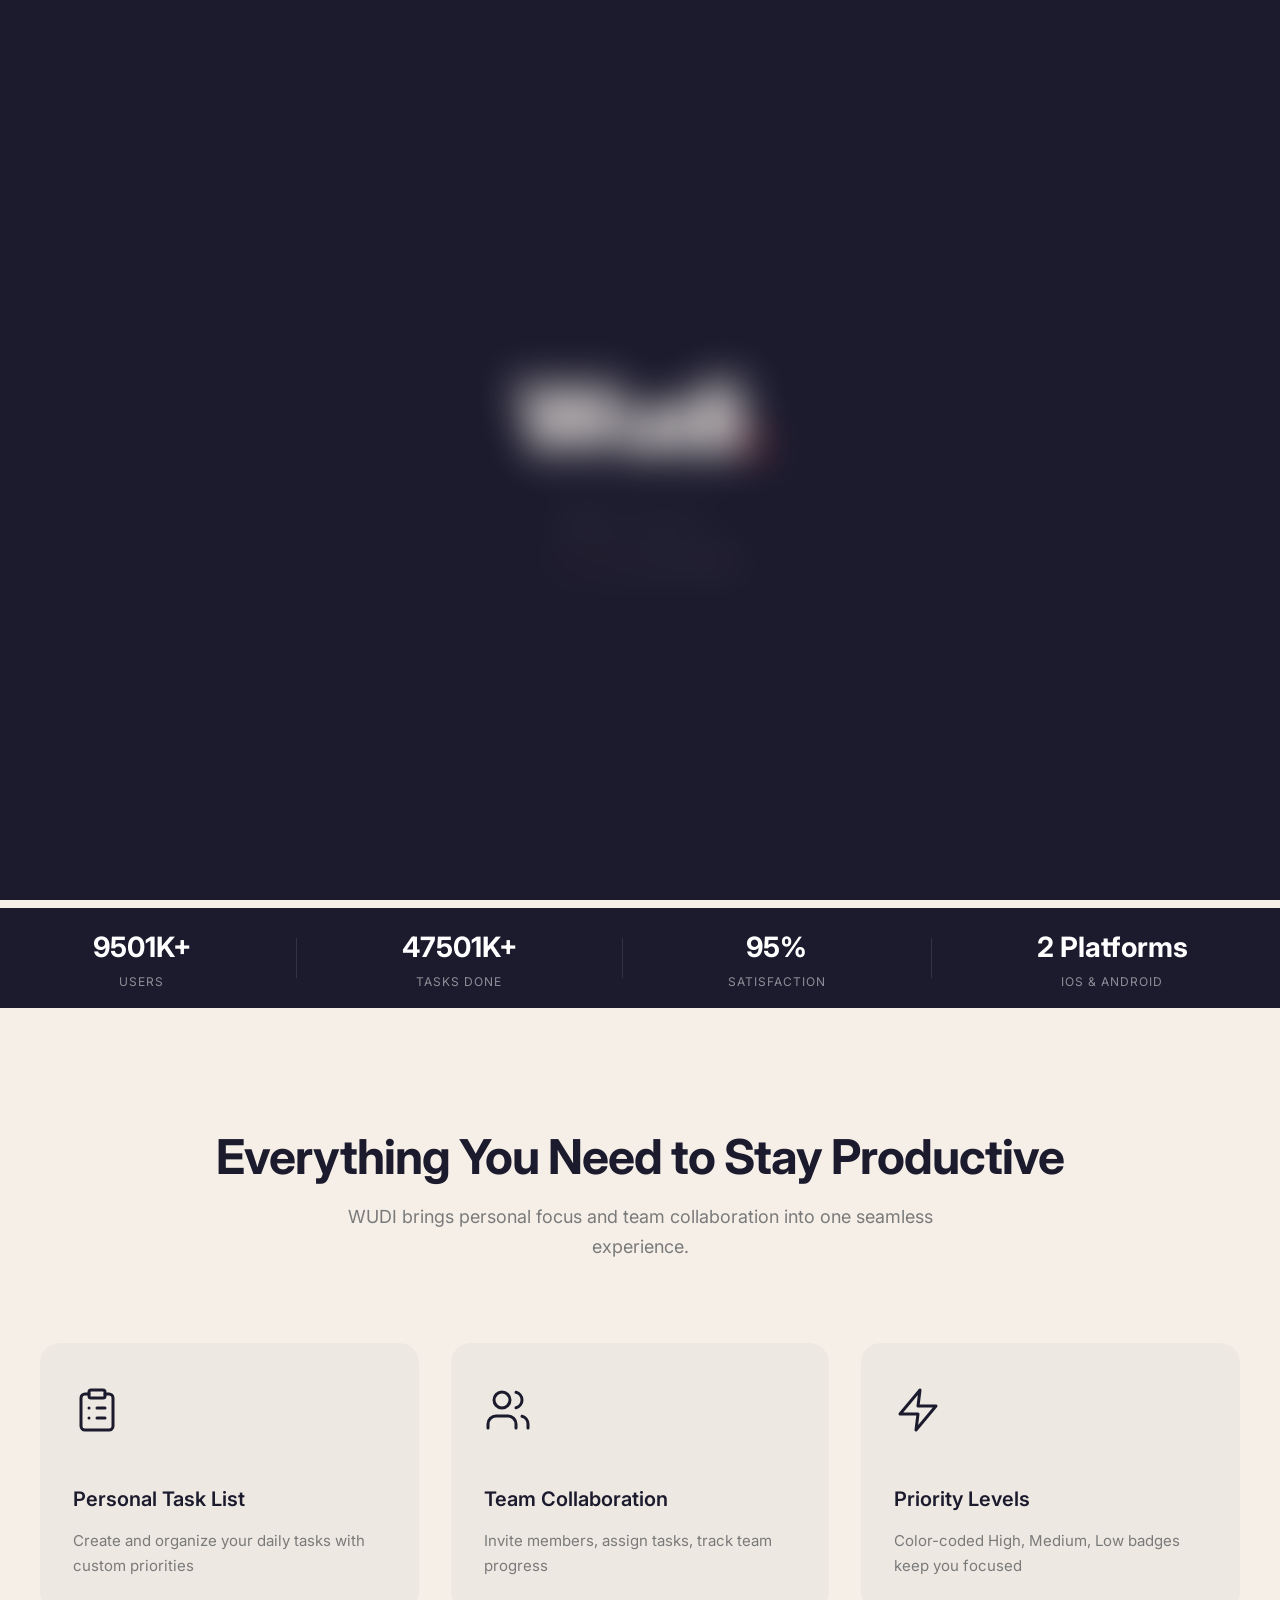
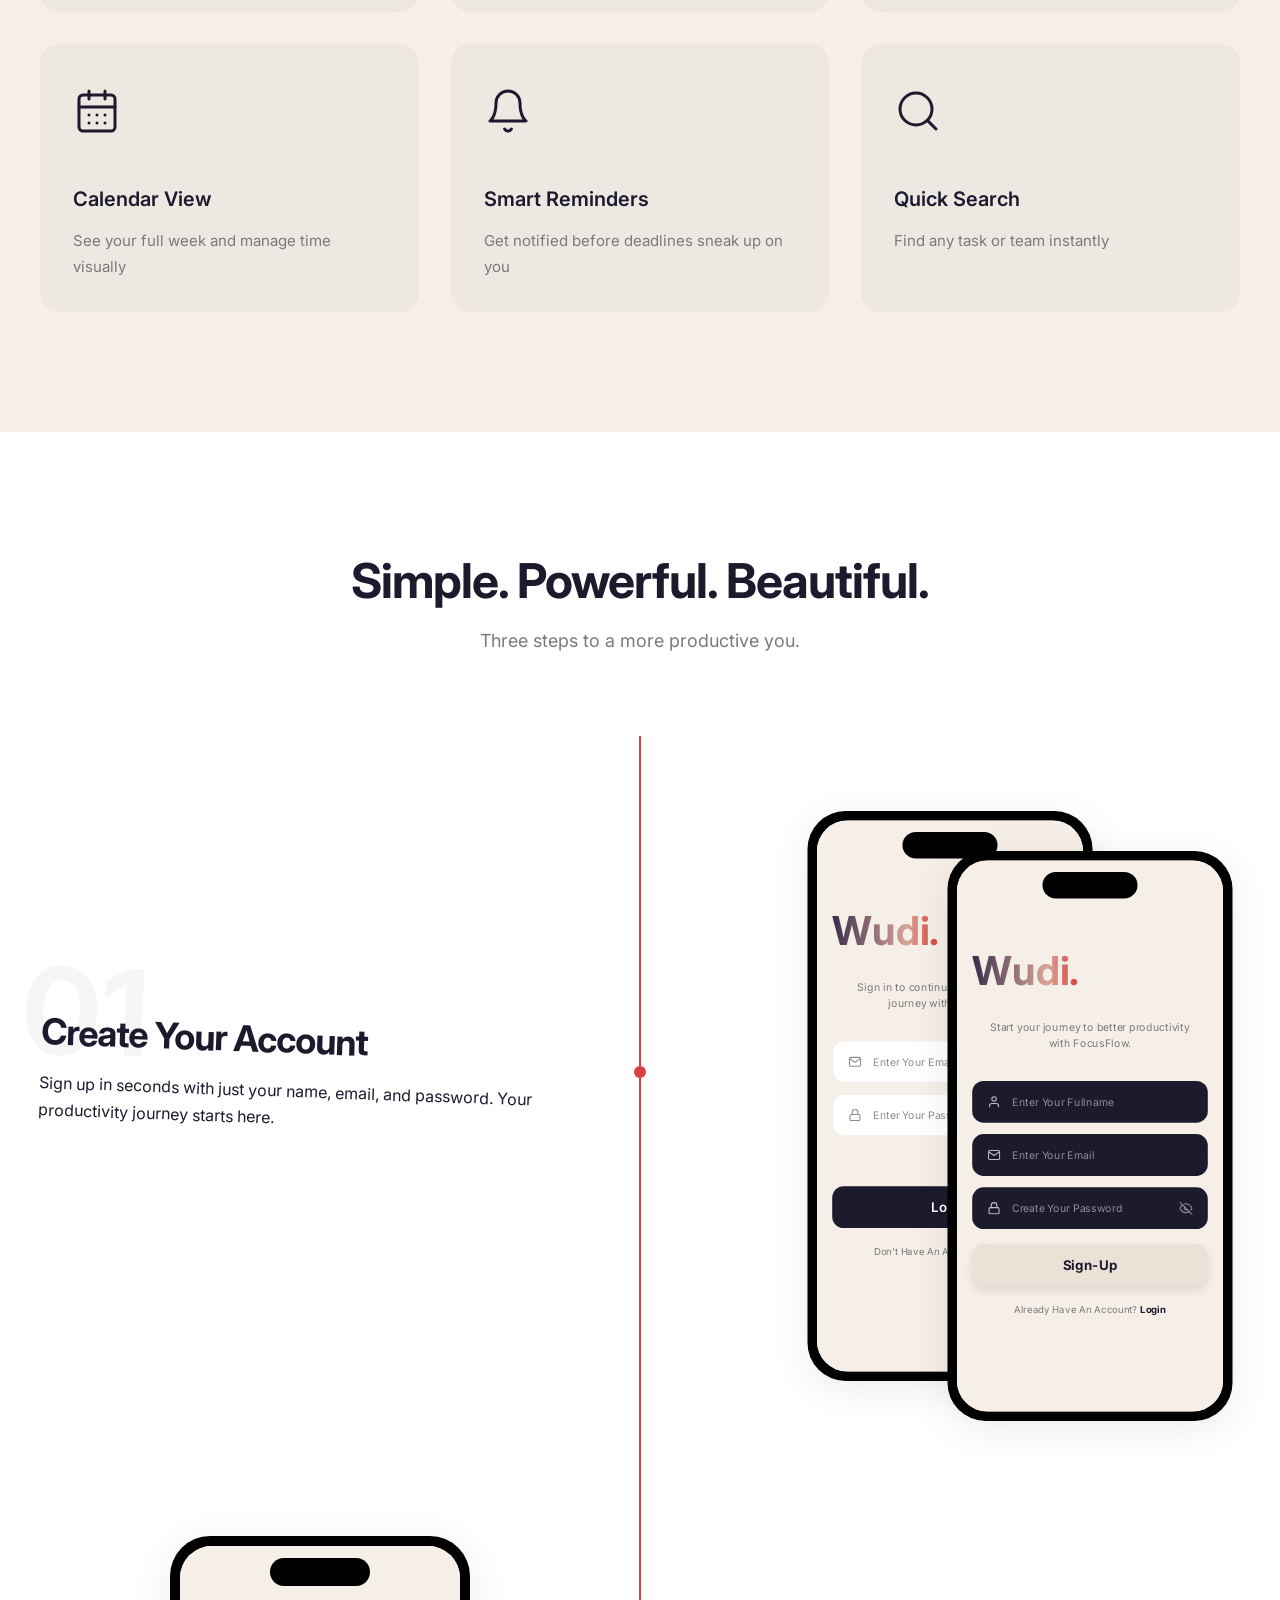
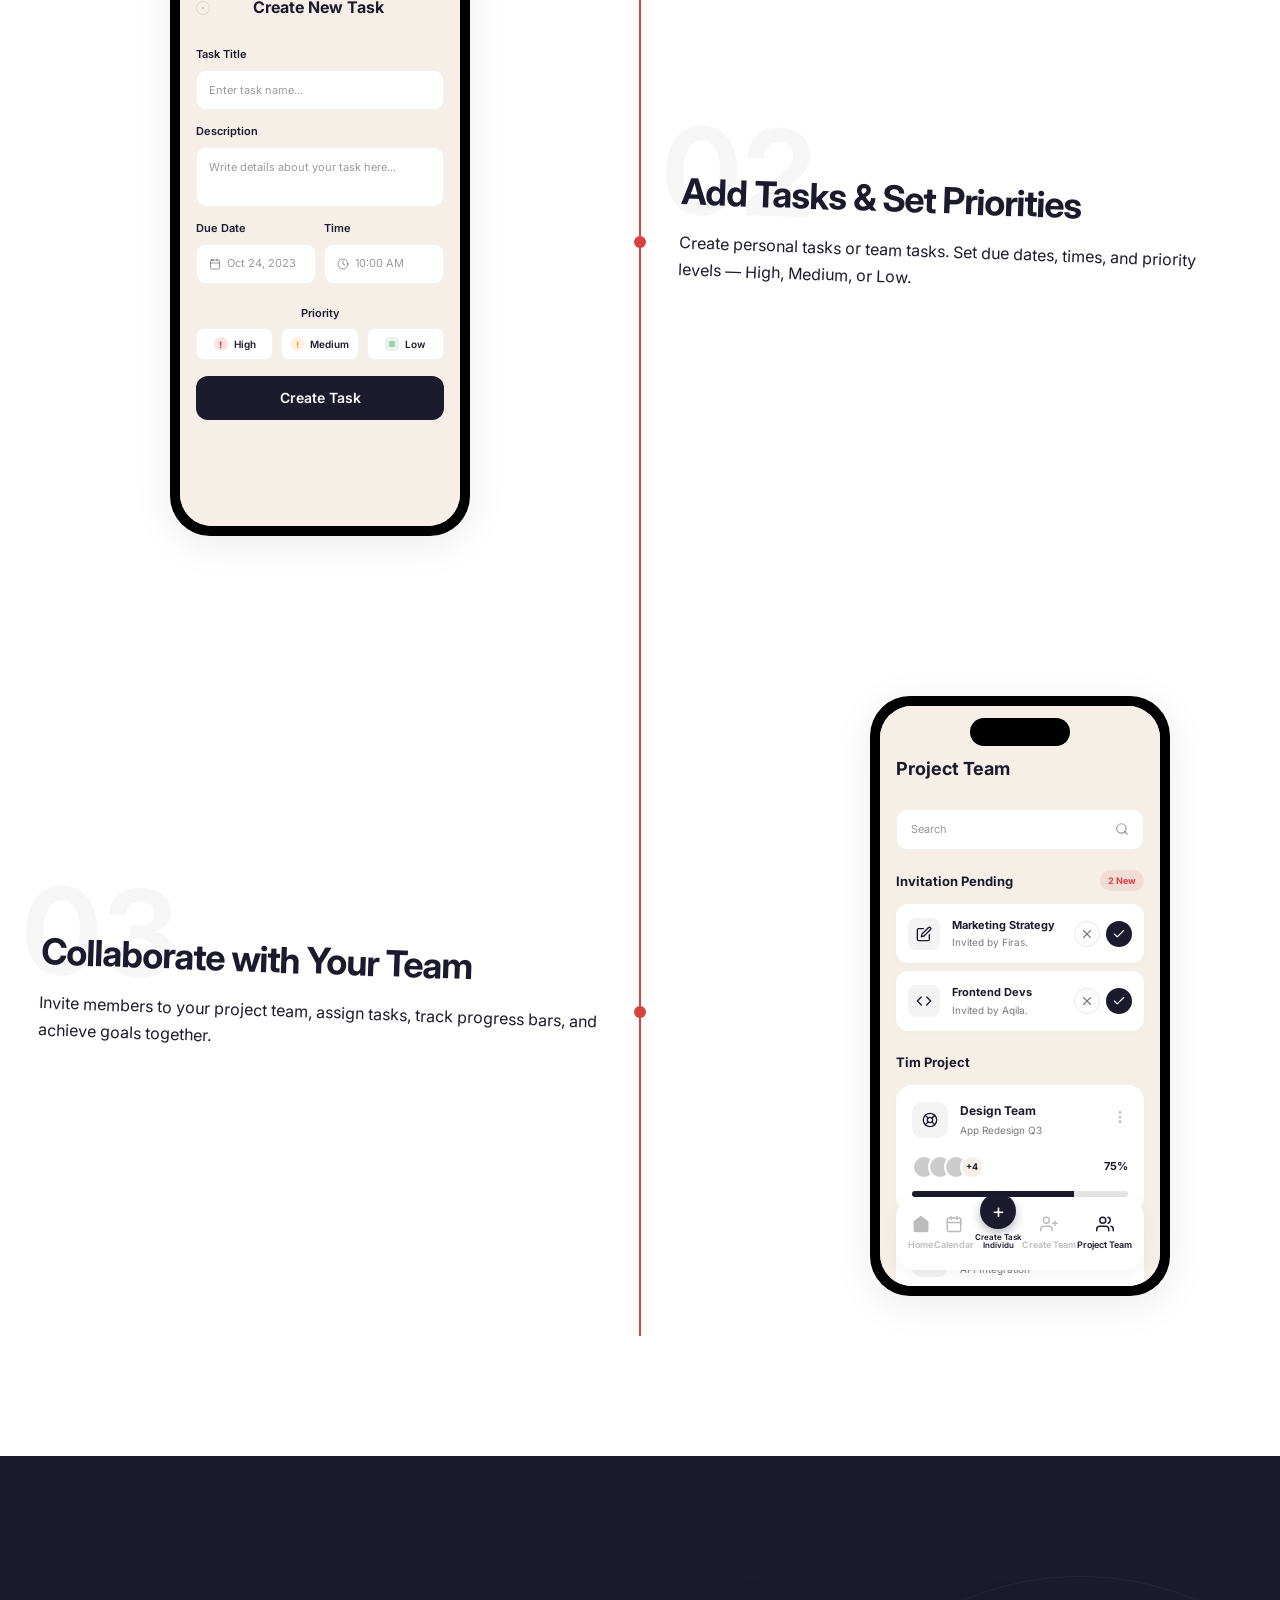
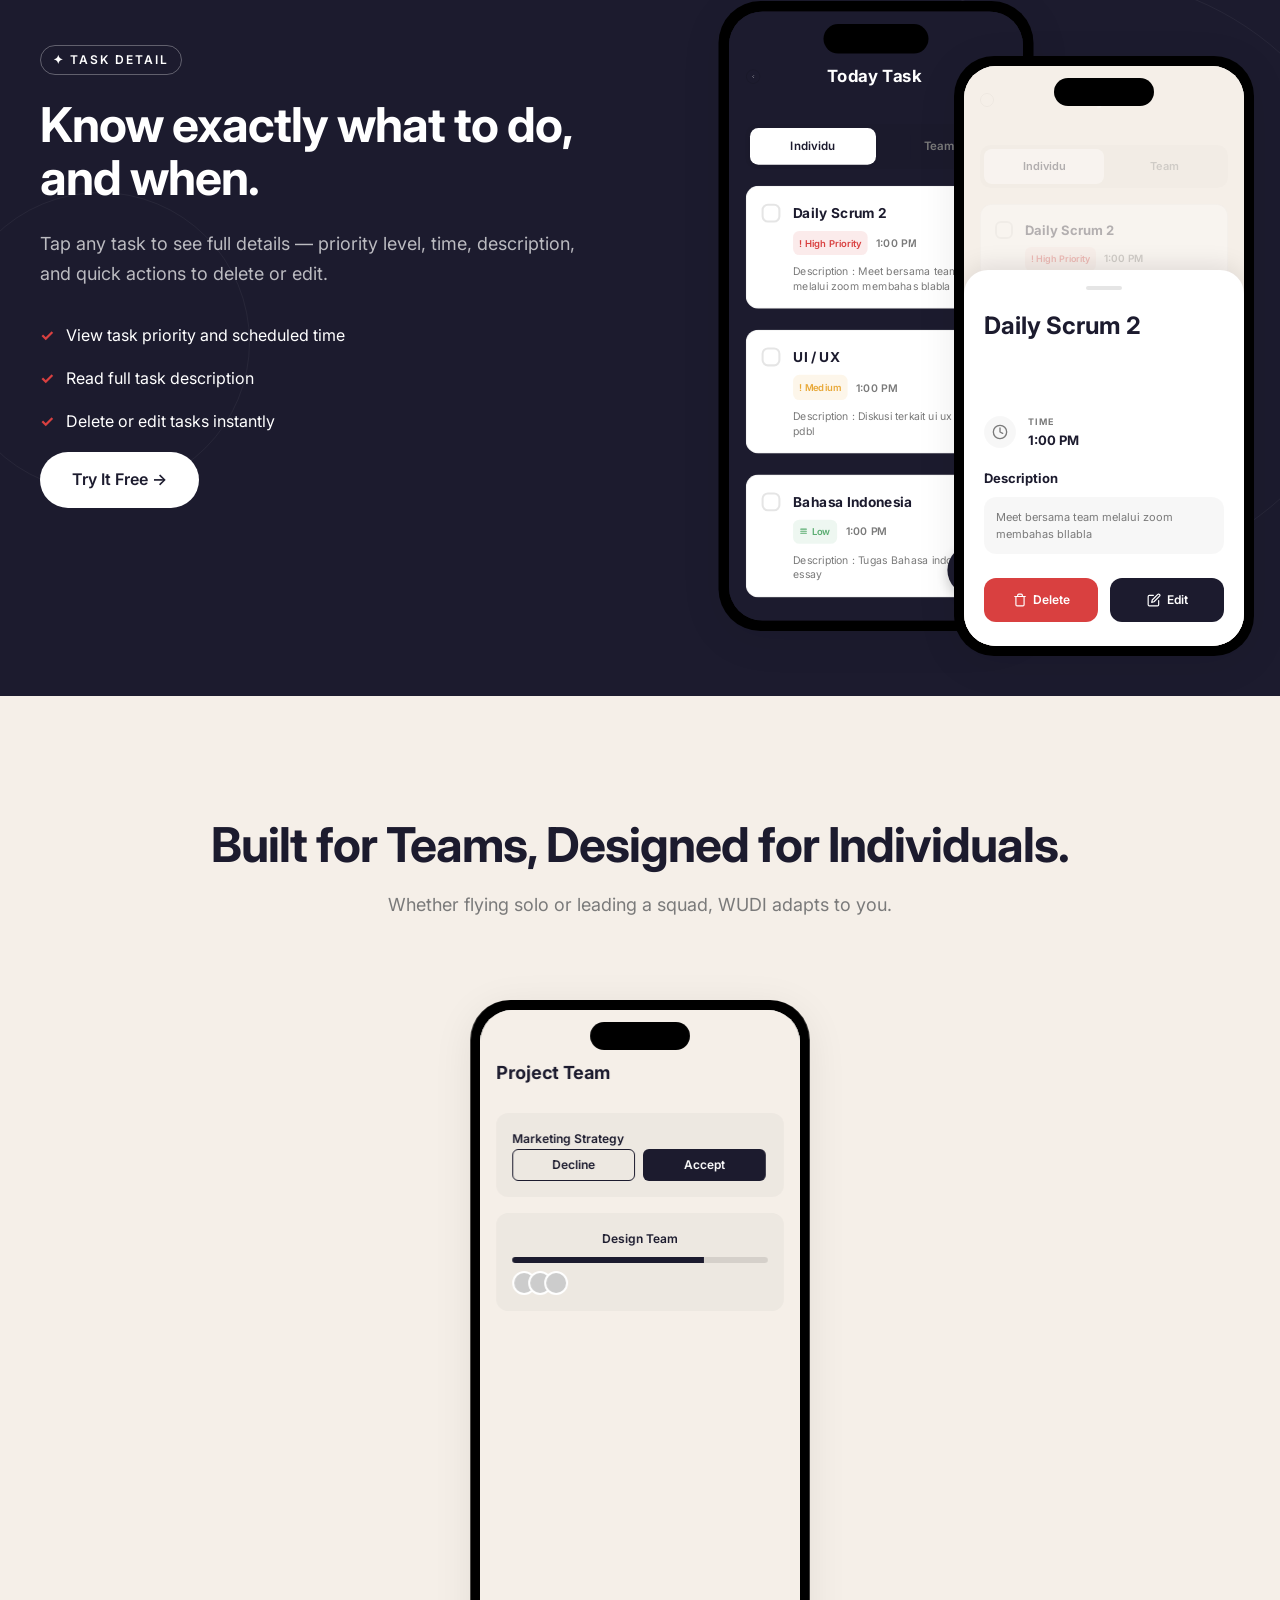
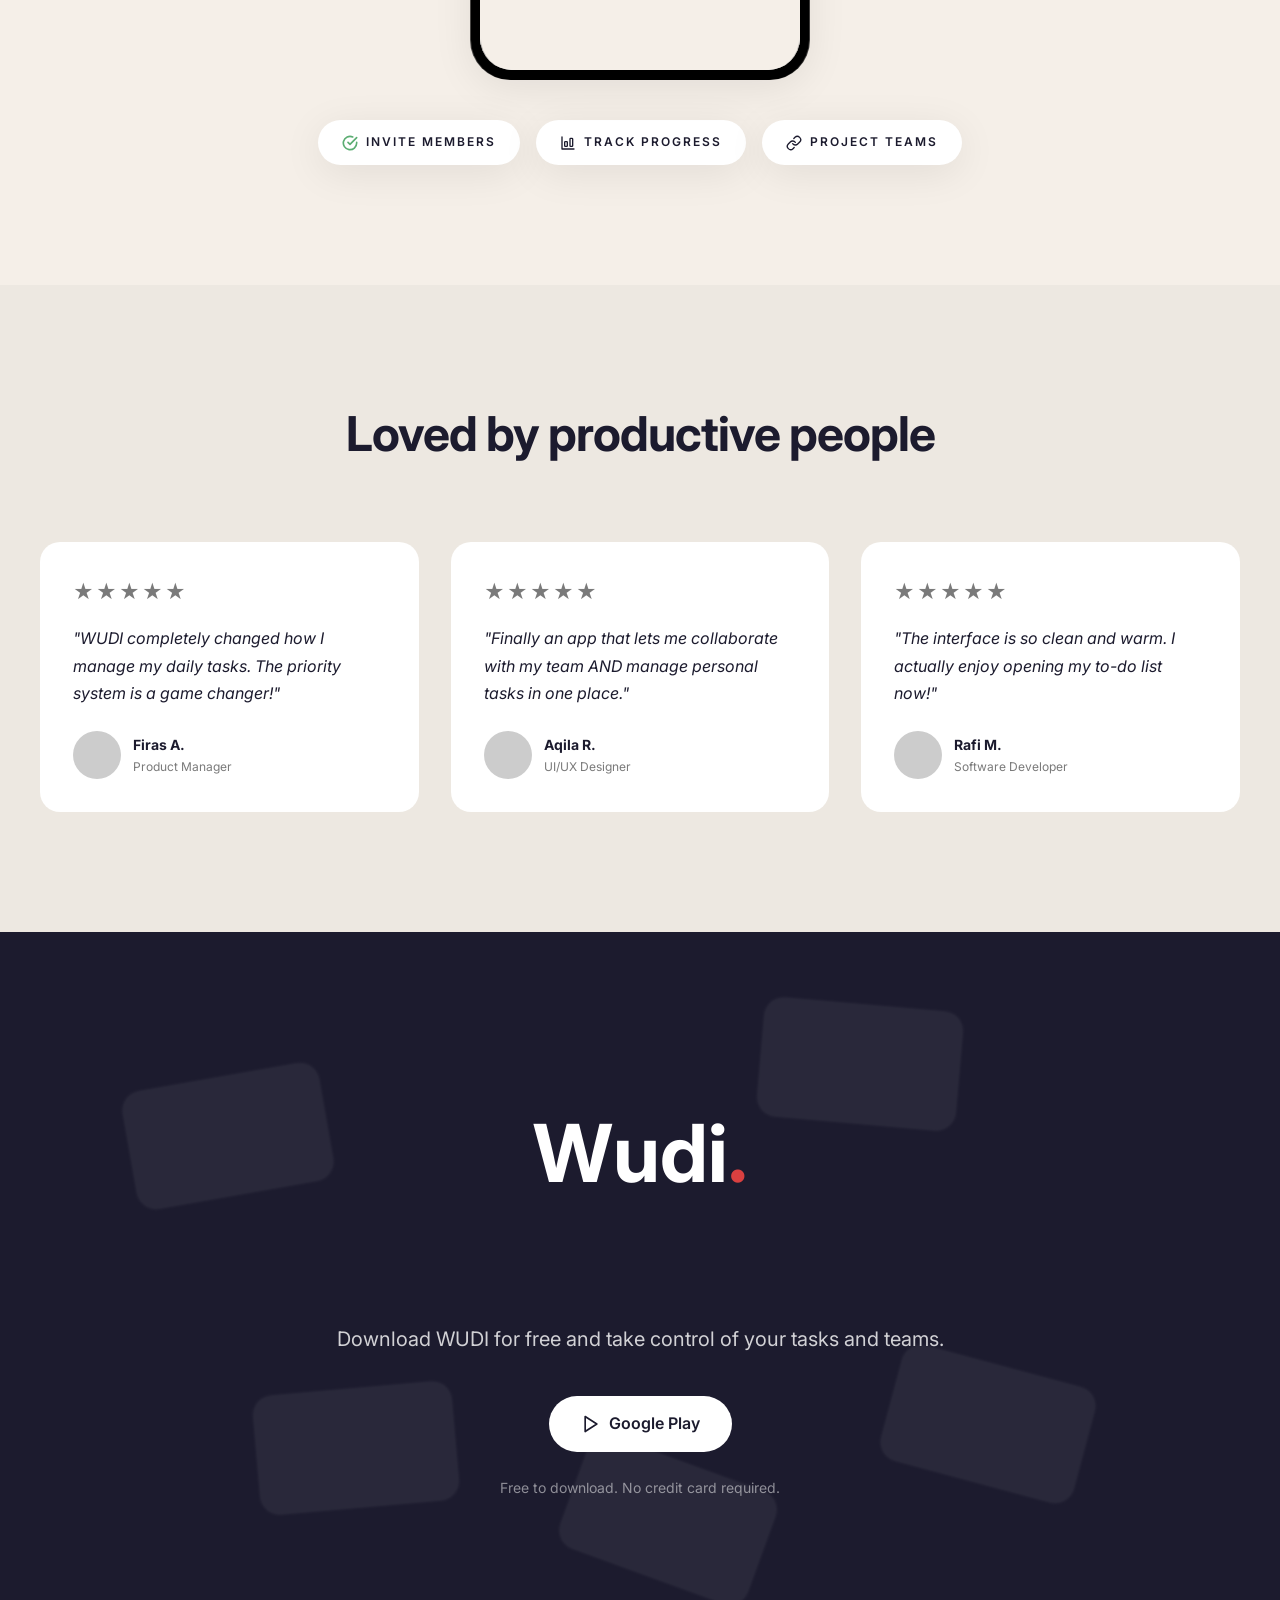
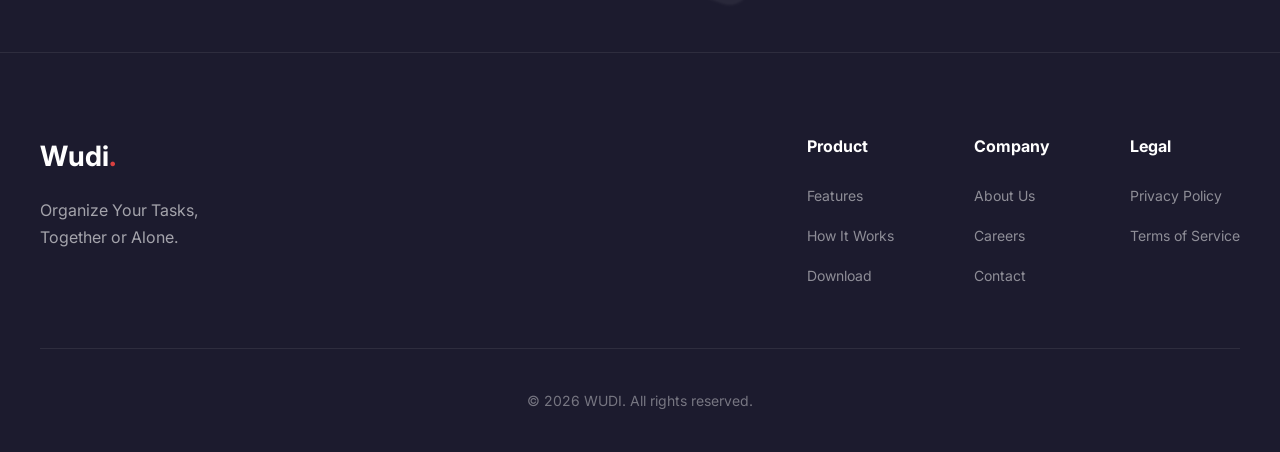
==== commit ece81515: "updae dikit" ====
--- a/index.html
+++ b/index.html
@@ -673,44 +673,23 @@
                             <div class="phone-bezel">
                                 <div class="dynamic-island"></div>
                                 <div class="screen-content bg-cream" style="padding-top: 20px;">
-                                    <div class="auth-logo">W<span class="udi">udi</span><span class="dot">.</span></div>
-                                    <p class="auth-sub">Sign in to continue your productivity journey with FocusFlow.
-                                    </p>
+                                    <div class="auth-logo gradient-logo">Wudi<span class="dot" style="color:var(--accent-red)">.</span></div>
+                                    <p class="auth-sub">Sign in to continue your productivity<br>journey with FocusFlow.</p>
 
                                     <div class="auth-inputs">
-                                        <div class="auth-input">
-                                            <svg xmlns="http://www.w3.org/2000/svg" width="16" height="16"
-                                                viewBox="0 0 24 24" fill="none" stroke="currentColor" stroke-width="2"
-                                                stroke-linecap="round" stroke-linejoin="round">
-                                                <rect width="20" height="16" x="2" y="4" rx="2" />
-                                                <path d="m22 7-8.97 5.7a1.94 1.94 0 0 1-2.06 0L2 7" />
-                                            </svg>
-                                            <span>Enter Your Email</span>
+                                        <div class="auth-input light">
+                                            <svg xmlns="http://www.w3.org/2000/svg" width="16" height="16" viewBox="0 0 24 24" fill="none" stroke="currentColor" stroke-width="2" stroke-linecap="round" stroke-linejoin="round"><path d="M4 4h16c1.1 0 2 .9 2 2v12c0 1.1-.9 2-2 2H4c-1.1 0-2-.9-2-2V6c0-1.1.9-2 2-2z"></path><polyline points="22,6 12,13 2,6"></polyline></svg>
+                                            <span class="placeholder">Enter Your Email</span>
                                         </div>
-                                        <div class="auth-input">
-                                            <svg xmlns="http://www.w3.org/2000/svg" width="16" height="16"
-                                                viewBox="0 0 24 24" fill="none" stroke="currentColor" stroke-width="2"
-                                                stroke-linecap="round" stroke-linejoin="round">
-                                                <rect width="18" height="11" x="3" y="11" rx="2" ry="2" />
-                                                <path d="M7 11V7a5 5 0 0 1 10 0v4" />
-                                            </svg>
-                                            <span>Enter Your Password</span>
-                                            <svg xmlns="http://www.w3.org/2000/svg" width="14" height="14"
-                                                viewBox="0 0 24 24" fill="none" stroke="currentColor" stroke-width="2"
-                                                stroke-linecap="round" stroke-linejoin="round"
-                                                style="margin-left:auto; opacity:0.5;">
-                                                <path d="M9.88 9.88a3 3 0 1 0 4.24 4.24" />
-                                                <path
-                                                    d="M10.73 5.08A10.43 10.43 0 0 1 12 5c7 0 10 7 10 7a13.16 13.16 0 0 1-1.67 2.68" />
-                                                <path
-                                                    d="M6.61 6.61A13.526 13.526 0 0 0 2 12s3 7 10 7a9.74 9.74 0 0 0 5.39-1.61" />
-                                                <line x1="2" x2="22" y1="2" y2="22" />
-                                            </svg>
+                                        <div class="auth-input light">
+                                            <svg xmlns="http://www.w3.org/2000/svg" width="16" height="16" viewBox="0 0 24 24" fill="none" stroke="currentColor" stroke-width="2" stroke-linecap="round" stroke-linejoin="round"><rect x="3" y="11" width="18" height="11" rx="2" ry="2"></rect><path d="M7 11V7a5 5 0 0 1 10 0v4"></path></svg>
+                                            <span class="placeholder">Enter Your Password</span>
+                                            <svg xmlns="http://www.w3.org/2000/svg" width="14" height="14" viewBox="0 0 24 24" fill="none" stroke="currentColor" stroke-width="2" stroke-linecap="round" stroke-linejoin="round" style="margin-left:auto; opacity:0.5;"><path d="M17.94 17.94A10.07 10.07 0 0 1 12 20c-7 0-11-8-11-8a18.45 18.45 0 0 1 5.06-5.94M9.9 4.24A9.12 9.12 0 0 1 12 4c7 0 11 8 11 8a18.5 18.5 0 0 1-2.16 3.19m-6.72-1.07a3 3 0 1 1-4.24-4.24"></path><line x1="1" y1="1" x2="23" y2="23"></line></svg>
                                         </div>
                                     </div>
                                     <div class="auth-forgot">Forgot Password?</div>
 
-                                    <div class="btn-mockup dark" style="margin-top: 8px;">Login</div>
+                                    <div class="btn-mockup dark" style="margin-top: 12px; height: 44px; border-radius: 12px;">Login</div>
                                     <div class="auth-switch">Don't Have An Account? <strong>Sign-Up</strong></div>
                                 </div>
                             </div>
@@ -720,51 +699,26 @@
                             <div class="phone-bezel">
                                 <div class="dynamic-island"></div>
                                 <div class="screen-content bg-cream" style="padding-top: 20px;">
-                                    <div class="auth-logo">W<span class="udi">udi</span><span class="dot">.</span></div>
-                                    <p class="auth-sub">Start your journey to better productivity with FocusFlow.</p>
+                                    <div class="auth-logo gradient-logo">Wudi<span class="dot" style="color:var(--accent-red)">.</span></div>
+                                    <p class="auth-sub">Start your journey to better productivity<br>with FocusFlow.</p>
 
                                     <div class="auth-inputs">
-                                        <div class="auth-input">
-                                            <svg xmlns="http://www.w3.org/2000/svg" width="16" height="16"
-                                                viewBox="0 0 24 24" fill="none" stroke="currentColor" stroke-width="2"
-                                                stroke-linecap="round" stroke-linejoin="round">
-                                                <path d="M19 21v-2a4 4 0 0 0-4-4H9a4 4 0 0 0-4 4v2" />
-                                                <circle cx="12" cy="7" r="4" />
-                                            </svg>
-                                            <span>Enter Your Fullname</span>
+                                        <div class="auth-input dark">
+                                            <svg xmlns="http://www.w3.org/2000/svg" width="16" height="16" viewBox="0 0 24 24" fill="none" stroke="currentColor" stroke-width="2" stroke-linecap="round" stroke-linejoin="round"><path d="M20 21v-2a4 4 0 0 0-4-4H8a4 4 0 0 0-4 4v2"></path><circle cx="12" cy="7" r="4"></circle></svg>
+                                            <span class="placeholder">Enter Your Fullname</span>
                                         </div>
-                                        <div class="auth-input">
-                                            <svg xmlns="http://www.w3.org/2000/svg" width="16" height="16"
-                                                viewBox="0 0 24 24" fill="none" stroke="currentColor" stroke-width="2"
-                                                stroke-linecap="round" stroke-linejoin="round">
-                                                <rect width="20" height="16" x="2" y="4" rx="2" />
-                                                <path d="m22 7-8.97 5.7a1.94 1.94 0 0 1-2.06 0L2 7" />
-                                            </svg>
-                                            <span>Enter Your Email</span>
+                                        <div class="auth-input dark">
+                                            <svg xmlns="http://www.w3.org/2000/svg" width="16" height="16" viewBox="0 0 24 24" fill="none" stroke="currentColor" stroke-width="2" stroke-linecap="round" stroke-linejoin="round"><path d="M4 4h16c1.1 0 2 .9 2 2v12c0 1.1-.9 2-2 2H4c-1.1 0-2-.9-2-2V6c0-1.1.9-2 2-2z"></path><polyline points="22,6 12,13 2,6"></polyline></svg>
+                                            <span class="placeholder">Enter Your Email</span>
                                         </div>
-                                        <div class="auth-input">
-                                            <svg xmlns="http://www.w3.org/2000/svg" width="16" height="16"
-                                                viewBox="0 0 24 24" fill="none" stroke="currentColor" stroke-width="2"
-                                                stroke-linecap="round" stroke-linejoin="round">
-                                                <rect width="18" height="11" x="3" y="11" rx="2" ry="2" />
-                                                <path d="M7 11V7a5 5 0 0 1 10 0v4" />
-                                            </svg>
-                                            <span>Create Your Password</span>
-                                            <svg xmlns="http://www.w3.org/2000/svg" width="14" height="14"
-                                                viewBox="0 0 24 24" fill="none" stroke="currentColor" stroke-width="2"
-                                                stroke-linecap="round" stroke-linejoin="round"
-                                                style="margin-left:auto; opacity:0.5;">
-                                                <path d="M9.88 9.88a3 3 0 1 0 4.24 4.24" />
-                                                <path
-                                                    d="M10.73 5.08A10.43 10.43 0 0 1 12 5c7 0 10 7 10 7a13.16 13.16 0 0 1-1.67 2.68" />
-                                                <path
-                                                    d="M6.61 6.61A13.526 13.526 0 0 0 2 12s3 7 10 7a9.74 9.74 0 0 0 5.39-1.61" />
-                                                <line x1="2" x2="22" y1="2" y2="22" />
-                                            </svg>
+                                        <div class="auth-input dark">
+                                            <svg xmlns="http://www.w3.org/2000/svg" width="16" height="16" viewBox="0 0 24 24" fill="none" stroke="currentColor" stroke-width="2" stroke-linecap="round" stroke-linejoin="round"><rect x="3" y="11" width="18" height="11" rx="2" ry="2"></rect><path d="M7 11V7a5 5 0 0 1 10 0v4"></path></svg>
+                                            <span class="placeholder">Create Your Password</span>
+                                            <svg xmlns="http://www.w3.org/2000/svg" width="14" height="14" viewBox="0 0 24 24" fill="none" stroke="currentColor" stroke-width="2" stroke-linecap="round" stroke-linejoin="round" style="margin-left:auto; opacity:0.5;"><path d="M17.94 17.94A10.07 10.07 0 0 1 12 20c-7 0-11-8-11-8a18.45 18.45 0 0 1 5.06-5.94M9.9 4.24A9.12 9.12 0 0 1 12 4c7 0 11 8 11 8a18.5 18.5 0 0 1-2.16 3.19m-6.72-1.07a3 3 0 1 1-4.24-4.24"></path><line x1="1" y1="1" x2="23" y2="23"></line></svg>
                                         </div>
                                     </div>
 
-                                    <div class="btn-mockup btn-auth-light" style="margin-top: 24px;">Sign-Up</div>
+                                    <div class="btn-mockup btn-auth-light" style="margin-top: 16px; height: 44px; border-radius: 12px; box-shadow: 0 4px 10px rgba(0,0,0,0.1);">Sign-Up</div>
                                     <div class="auth-switch">Already Have An Account? <strong>Login</strong></div>
                                 </div>
                             </div>
@@ -786,15 +740,37 @@
                         <div class="phone-bezel">
                             <div class="dynamic-island"></div>
                             <div class="screen-content bg-cream">
-                                <div class="screen-header text-center">Create New Task</div>
-                                <div class="input-mockup mt-4 text-left">Task Title</div>
-                                <div class="input-mockup area text-left">Description...</div>
+                                <div class="screen-header-left">
+                                    <svg xmlns="http://www.w3.org/2000/svg" width="14" height="14" viewBox="0 0 24 24" fill="none" stroke="currentColor" stroke-width="2" stroke-linecap="round" stroke-linejoin="round" class="back-icon"><polyline points="15 18 9 12 15 6"></polyline></svg>
+                                    <span class="title-center">Create New Task</span>
+                                </div>
+                                <div class="input-group">
+                                    <div class="lbl">Task Title</div>
+                                    <div class="input-mockup">Enter task name...</div>
+                                </div>
+                                <div class="input-group">
+                                    <div class="lbl">Description</div>
+                                    <div class="input-mockup area">Write details about your task here...</div>
+                                </div>
                                 <div class="flex-row">
-                                    <div class="badge-mockup high">! High</div>
-                                    <div class="badge-mockup med">! Med</div>
-                                    <div class="badge-mockup low">! Low</div>
-                                </div>
-                                <div class="btn-mockup mt-4">Create Task</div>
+                                    <div class="input-group" style="flex:1;">
+                                        <div class="lbl">Due Date</div>
+                                        <div class="input-mockup"><svg xmlns="http://www.w3.org/2000/svg" width="12" height="12" viewBox="0 0 24 24" fill="none" stroke="currentColor" stroke-width="2" stroke-linecap="round" stroke-linejoin="round"><rect x="3" y="4" width="18" height="18" rx="2" ry="2"></rect><line x1="16" y1="2" x2="16" y2="6"></line><line x1="8" y1="2" x2="8" y2="6"></line><line x1="3" y1="10" x2="21" y2="10"></line></svg> Oct 24, 2023</div>
+                                    </div>
+                                    <div class="input-group" style="flex:1;">
+                                        <div class="lbl">Time</div>
+                                        <div class="input-mockup"><svg xmlns="http://www.w3.org/2000/svg" width="12" height="12" viewBox="0 0 24 24" fill="none" stroke="currentColor" stroke-width="2" stroke-linecap="round" stroke-linejoin="round"><circle cx="12" cy="12" r="10"></circle><polyline points="12 6 12 12 16 14"></polyline></svg> 10:00 AM</div>
+                                    </div>
+                                </div>
+                                <div class="input-group mt-2">
+                                    <div class="lbl" style="text-align:center;">Priority</div>
+                                    <div class="flex-row">
+                                        <div class="badge-mockup prio"><div class="dot-prio red">!</div> High</div>
+                                        <div class="badge-mockup prio"><div class="dot-prio yellow">!</div> Medium</div>
+                                        <div class="badge-mockup prio"><div class="dot-prio green"><svg xmlns="http://www.w3.org/2000/svg" width="8" height="8" viewBox="0 0 24 24" fill="none" stroke="currentColor" stroke-width="3" stroke-linecap="round" stroke-linejoin="round"><line x1="4" y1="12" x2="20" y2="12"></line><line x1="4" y1="6" x2="20" y2="6"></line><line x1="4" y1="18" x2="20" y2="18"></line></svg></div> Low</div>
+                                    </div>
+                                </div>
+                                <div class="btn-mockup dark mt-4" style="border-radius:12px; height:44px;">Create Task</div>
                             </div>
                         </div>
                     </div>
@@ -814,18 +790,85 @@
                         <div class="phone-bezel">
                             <div class="dynamic-island"></div>
                             <div class="screen-content bg-cream">
-                                <div class="screen-header text-center">Project Team</div>
-                                <div class="team-card">
-                                    <div class="t-name">Design Team</div>
-                                    <div class="progress-bar-mockup">
-                                        <div class="fill" style="width: 75%"></div>
-                                    </div>
-                                </div>
-                                <div class="team-card">
-                                    <div class="t-name">Dev Squad</div>
-                                    <div class="progress-bar-mockup">
-                                        <div class="fill" style="width: 32%"></div>
-                                    </div>
+                                <div class="screen-header text-center" style="font-size:18px;">Project Team</div>
+                                <div class="search-bar">
+                                    <span>Search</span>
+                                    <svg xmlns="http://www.w3.org/2000/svg" width="14" height="14" viewBox="0 0 24 24" fill="none" stroke="currentColor" stroke-width="2" stroke-linecap="round" stroke-linejoin="round"><circle cx="11" cy="11" r="8"></circle><line x1="21" y1="21" x2="16.65" y2="16.65"></line></svg>
+                                </div>
+                                
+                                <div class="section-title-row mt-4">
+                                    <span class="title">Invitation Pending</span>
+                                    <span class="badge-pill">2 New</span>
+                                </div>
+                                <div class="invite-card">
+                                    <div class="icon-box"><svg xmlns="http://www.w3.org/2000/svg" width="16" height="16" viewBox="0 0 24 24" fill="none" stroke="currentColor" stroke-width="2" stroke-linecap="round" stroke-linejoin="round"><path d="M11 4H4a2 2 0 0 0-2 2v14a2 2 0 0 0 2 2h14a2 2 0 0 0 2-2v-7"></path><path d="M18.5 2.5a2.121 2.121 0 0 1 3 3L12 15l-4 1 1-4 9.5-9.5z"></path></svg></div>
+                                    <div class="info">
+                                        <strong>Marketing Strategy</strong>
+                                        <span>Invited by Firas.</span>
+                                    </div>
+                                    <div class="actions">
+                                        <div class="btn-icon x"><svg xmlns="http://www.w3.org/2000/svg" width="14" height="14" viewBox="0 0 24 24" fill="none" stroke="currentColor" stroke-width="2" stroke-linecap="round" stroke-linejoin="round"><line x1="18" y1="6" x2="6" y2="18"></line><line x1="6" y1="6" x2="18" y2="18"></line></svg></div>
+                                        <div class="btn-icon check"><svg xmlns="http://www.w3.org/2000/svg" width="14" height="14" viewBox="0 0 24 24" fill="none" stroke="currentColor" stroke-width="2" stroke-linecap="round" stroke-linejoin="round"><polyline points="20 6 9 17 4 12"></polyline></svg></div>
+                                    </div>
+                                </div>
+                                <div class="invite-card">
+                                    <div class="icon-box"><svg xmlns="http://www.w3.org/2000/svg" width="16" height="16" viewBox="0 0 24 24" fill="none" stroke="currentColor" stroke-width="2" stroke-linecap="round" stroke-linejoin="round"><polyline points="16 18 22 12 16 6"></polyline><polyline points="8 6 2 12 8 18"></polyline></svg></div>
+                                    <div class="info">
+                                        <strong>Frontend Devs</strong>
+                                        <span>Invited by Aqila.</span>
+                                    </div>
+                                    <div class="actions">
+                                        <div class="btn-icon x"><svg xmlns="http://www.w3.org/2000/svg" width="14" height="14" viewBox="0 0 24 24" fill="none" stroke="currentColor" stroke-width="2" stroke-linecap="round" stroke-linejoin="round"><line x1="18" y1="6" x2="6" y2="18"></line><line x1="6" y1="6" x2="18" y2="18"></line></svg></div>
+                                        <div class="btn-icon check"><svg xmlns="http://www.w3.org/2000/svg" width="14" height="14" viewBox="0 0 24 24" fill="none" stroke="currentColor" stroke-width="2" stroke-linecap="round" stroke-linejoin="round"><polyline points="20 6 9 17 4 12"></polyline></svg></div>
+                                    </div>
+                                </div>
+                                
+                                <div class="section-title-row mt-4">
+                                    <span class="title">Tim Project</span>
+                                </div>
+                                <div class="team-card-lg">
+                                    <div class="tc-header">
+                                        <div class="icon-box"><svg xmlns="http://www.w3.org/2000/svg" width="16" height="16" viewBox="0 0 24 24" fill="none" stroke="currentColor" stroke-width="2" stroke-linecap="round" stroke-linejoin="round"><circle cx="12" cy="12" r="10"></circle><circle cx="12" cy="12" r="4"></circle><line x1="4.93" y1="4.93" x2="9.17" y2="9.17"></line><line x1="14.83" y1="14.83" x2="19.07" y2="19.07"></line><line x1="14.83" y1="9.17" x2="19.07" y2="4.93"></line><line x1="14.83" y1="9.17" x2="18.36" y2="5.64"></line><line x1="4.93" y1="19.07" x2="9.17" y2="14.83"></line></svg></div>
+                                        <div class="info">
+                                            <strong>Design Team</strong>
+                                            <span>App Redesign Q3</span>
+                                        </div>
+                                        <div class="dots"><svg xmlns="http://www.w3.org/2000/svg" width="16" height="16" viewBox="0 0 24 24" fill="none" stroke="currentColor" stroke-width="2" stroke-linecap="round" stroke-linejoin="round"><circle cx="12" cy="12" r="1"></circle><circle cx="12" cy="5" r="1"></circle><circle cx="12" cy="19" r="1"></circle></svg></div>
+                                    </div>
+                                    <div class="tc-footer">
+                                        <div class="avatars-overlap">
+                                            <div class="av"></div><div class="av"></div><div class="av"></div>
+                                            <div class="av-more">+4</div>
+                                        </div>
+                                        <div class="percent">75%</div>
+                                    </div>
+                                    <div class="progress-bar-mockup"><div class="fill" style="width: 75%"></div></div>
+                                </div>
+                                <div class="team-card-lg">
+                                    <div class="tc-header">
+                                        <div class="icon-box"><svg xmlns="http://www.w3.org/2000/svg" width="16" height="16" viewBox="0 0 24 24" fill="none" stroke="currentColor" stroke-width="2" stroke-linecap="round" stroke-linejoin="round"><polyline points="16 18 22 12 16 6"></polyline><polyline points="8 6 2 12 8 18"></polyline></svg></div>
+                                        <div class="info">
+                                            <strong>Development Squad</strong>
+                                            <span>API Integration</span>
+                                        </div>
+                                        <div class="dots"><svg xmlns="http://www.w3.org/2000/svg" width="16" height="16" viewBox="0 0 24 24" fill="none" stroke="currentColor" stroke-width="2" stroke-linecap="round" stroke-linejoin="round"><circle cx="12" cy="12" r="1"></circle><circle cx="12" cy="5" r="1"></circle><circle cx="12" cy="19" r="1"></circle></svg></div>
+                                    </div>
+                                    <div class="tc-footer">
+                                        <div class="avatars-overlap">
+                                            <div class="av"></div><div class="av"></div>
+                                            <div class="av-more">+2</div>
+                                        </div>
+                                        <div class="percent">32%</div>
+                                    </div>
+                                    <div class="progress-bar-mockup"><div class="fill" style="width: 32%"></div></div>
+                                </div>
+                                
+                                <div class="custom-bottom-nav">
+                                    <div class="nav-item"><svg xmlns="http://www.w3.org/2000/svg" width="18" height="18" viewBox="0 0 24 24" fill="currentColor" stroke="currentColor" stroke-width="2" stroke-linecap="round" stroke-linejoin="round"><path d="M3 9l9-7 9 7v11a2 2 0 0 1-2 2H5a2 2 0 0 1-2-2z"></path></svg>Home</div>
+                                    <div class="nav-item"><svg xmlns="http://www.w3.org/2000/svg" width="18" height="18" viewBox="0 0 24 24" fill="none" stroke="currentColor" stroke-width="2" stroke-linecap="round" stroke-linejoin="round"><rect x="3" y="4" width="18" height="18" rx="2" ry="2"></rect><line x1="16" y1="2" x2="16" y2="6"></line><line x1="8" y1="2" x2="8" y2="6"></line><line x1="3" y1="10" x2="21" y2="10"></line></svg>Calendar</div>
+                                    <div class="nav-fab"><div class="fab-inner">+</div><span>Create Task<br>Individu</span></div>
+                                    <div class="nav-item"><svg xmlns="http://www.w3.org/2000/svg" width="18" height="18" viewBox="0 0 24 24" fill="none" stroke="currentColor" stroke-width="2" stroke-linecap="round" stroke-linejoin="round"><path d="M16 21v-2a4 4 0 0 0-4-4H5a4 4 0 0 0-4 4v2"></path><circle cx="8.5" cy="7" r="4"></circle><line x1="20" y1="8" x2="20" y2="14"></line><line x1="23" y1="11" x2="17" y2="11"></line></svg>Create Team</div>
+                                    <div class="nav-item active"><div class="bg"></div><svg xmlns="http://www.w3.org/2000/svg" width="18" height="18" viewBox="0 0 24 24" fill="none" stroke="currentColor" stroke-width="2" stroke-linecap="round" stroke-linejoin="round"><path d="M17 21v-2a4 4 0 0 0-4-4H5a4 4 0 0 0-4 4v2"></path><circle cx="9" cy="7" r="4"></circle><path d="M23 21v-2a4 4 0 0 0-3-3.87"></path><path d="M16 3.13a4 4 0 0 1 0 7.75"></path></svg>Project Team</div>
                                 </div>
                             </div>
                         </div>
@@ -865,21 +908,43 @@
                     <div class="phone-bezel dark-mode">
                         <div class="dynamic-island"></div>
                         <div class="screen-content bg-dark">
-                            <div class="screen-header text-left" style="font-size: 20px;">Today Task</div>
+                            <div class="screen-header-left">
+                                <svg xmlns="http://www.w3.org/2000/svg" width="14" height="14" viewBox="0 0 24 24" fill="none" stroke="currentColor" stroke-width="2" stroke-linecap="round" stroke-linejoin="round" class="back-icon"><polyline points="15 18 9 12 15 6"></polyline></svg>
+                                <span class="title-center">Today Task</span>
+                            </div>
+                            
+                            <div class="tabs-mockup mt-4">
+                                <div class="tab active">Individu</div>
+                                <div class="tab">Team</div>
+                            </div>
+                            
                             <div class="task-list mt-4">
-                                <div class="task-item dark">
+                                <div class="task-item-large">
                                     <div class="checkbox"></div>
                                     <div class="t-info">
-                                        <div class="t-name">Scrum 2</div>
-                                    </div>
-                                </div>
-                                <div class="task-item dark">
+                                        <div class="t-name">Daily Scrum 2</div>
+                                        <div class="t-meta"><span class="badge-sm high">! High Priority</span> 1:00 PM</div>
+                                        <div class="t-desc">Description : Meet bersama team melalui zoom membahas blabla</div>
+                                    </div>
+                                </div>
+                                <div class="task-item-large">
                                     <div class="checkbox"></div>
                                     <div class="t-info">
-                                        <div class="t-name">UI/UX</div>
-                                    </div>
-                                </div>
-                            </div>
+                                        <div class="t-name">UI / UX</div>
+                                        <div class="t-meta"><span class="badge-sm med">! Medium</span> 1:00 PM</div>
+                                        <div class="t-desc">Description : Diskusi terkait ui ux project pdbl</div>
+                                    </div>
+                                </div>
+                                <div class="task-item-large">
+                                    <div class="checkbox"></div>
+                                    <div class="t-info">
+                                        <div class="t-name">Bahasa Indonesia</div>
+                                        <div class="t-meta"><span class="badge-sm low"><svg xmlns="http://www.w3.org/2000/svg" width="8" height="8" viewBox="0 0 24 24" fill="none" stroke="currentColor" stroke-width="3" stroke-linecap="round" stroke-linejoin="round"><line x1="4" y1="12" x2="20" y2="12"></line><line x1="4" y1="6" x2="20" y2="6"></line><line x1="4" y1="18" x2="20" y2="18"></line></svg> Low</span> 1:00 PM</div>
+                                        <div class="t-desc">Description : Tugas Bahasa indonesia essay</div>
+                                    </div>
+                                </div>
+                            </div>
+                            <div class="fab-btn-mockup">+</div>
                         </div>
                     </div>
                 </div>
@@ -888,19 +953,42 @@
                 <div class="phone-mockup phone-right scroll-up-delay-2">
                     <div class="phone-bezel">
                         <div class="dynamic-island"></div>
-                        <div class="screen-content bg-cream popup-mockup">
-                            <h3 class="popup-title">Daily Scrum 2</h3>
-
-                            <div class="priority-box">
-                                <span>! High Priority</span>
-                            </div>
-
-                            <div class="time-mockup">1:00 PM</div>
-                            <p class="desc-mockup">Meet bersama team melalui zoom membahas blabla...</p>
-
-                            <div class="flex-row bottom-actions">
-                                <div class="btn-mockup red" style="margin-top: 0;">Delete</div>
-                                <div class="btn-mockup dark" style="margin-top: 0;">Edit</div>
+                        <div class="screen-content bg-cream popup-mockup-wrapper" style="padding:0; overflow:hidden;">
+                            <div class="faded-tasks" style="padding: 20px 16px;">
+                                <div class="screen-header-left opacity-50">
+                                    <svg xmlns="http://www.w3.org/2000/svg" width="14" height="14" viewBox="0 0 24 24" fill="none" stroke="currentColor" stroke-width="2" stroke-linecap="round" stroke-linejoin="round" class="back-icon"><polyline points="15 18 9 12 15 6"></polyline></svg>
+                                    <span class="title-center">Today Task</span>
+                                </div>
+                                <div class="tabs-mockup mt-4 opacity-50">
+                                    <div class="tab active">Individu</div>
+                                    <div class="tab">Team</div>
+                                </div>
+                                <div class="task-list mt-4 opacity-50">
+                                    <div class="task-item-large"><div class="checkbox"></div><div class="t-info"><div class="t-name">Daily Scrum 2</div><div class="t-meta"><span class="badge-sm high">! High Priority</span> 1:00 PM</div><div class="t-desc">Description : Meet bersama team melalui zoom...</div></div></div>
+                                    <div class="task-item-large"><div class="checkbox"></div><div class="t-info"><div class="t-name">UI / UX</div><div class="t-meta"><span class="badge-sm med">! Medium</span> 1:00 PM</div><div class="t-desc">Description : Diskusi terkait ui ux project...</div></div></div>
+                                </div>
+                            </div>
+                            
+                            <div class="popup-bottom-sheet">
+                                <div class="drag-handle"></div>
+                                <h3 class="popup-title">Daily Scrum 2</h3>
+                                <div class="badge-pill high mb-4">! High Priority</div>
+                                
+                                <div class="time-row mt-4">
+                                    <div class="icon-circle"><svg xmlns="http://www.w3.org/2000/svg" width="16" height="16" viewBox="0 0 24 24" fill="none" stroke="currentColor" stroke-width="2" stroke-linecap="round" stroke-linejoin="round"><circle cx="12" cy="12" r="10"></circle><polyline points="12 6 12 12 16 14"></polyline></svg></div>
+                                    <div class="time-text">
+                                        <div class="lbl">TIME</div>
+                                        <div class="val">1:00 PM</div>
+                                    </div>
+                                </div>
+                                
+                                <div class="desc-label mt-4">Description</div>
+                                <div class="desc-box">Meet bersama team melalui zoom membahas bllabla</div>
+                                
+                                <div class="flex-row bottom-actions-sheet">
+                                    <div class="btn-mockup red" style="margin-top:0;"><svg xmlns="http://www.w3.org/2000/svg" width="14" height="14" viewBox="0 0 24 24" fill="none" stroke="currentColor" stroke-width="2" stroke-linecap="round" stroke-linejoin="round" style="margin-right:6px;"><polyline points="3 6 5 6 21 6"></polyline><path d="M19 6v14a2 2 0 0 1-2 2H7a2 2 0 0 1-2-2V6m3 0V4a2 2 0 0 1 2-2h4a2 2 0 0 1 2 2v2"></path></svg> Delete</div>
+                                    <div class="btn-mockup dark" style="margin-top:0;"><svg xmlns="http://www.w3.org/2000/svg" width="14" height="14" viewBox="0 0 24 24" fill="none" stroke="currentColor" stroke-width="2" stroke-linecap="round" stroke-linejoin="round" style="margin-right:6px;"><path d="M11 4H4a2 2 0 0 0-2 2v14a2 2 0 0 0 2 2h14a2 2 0 0 0 2-2v-7"></path><path d="M18.5 2.5a2.121 2.121 0 0 1 3 3L12 15l-4 1 1-4 9.5-9.5z"></path></svg> Edit</div>
+                                </div>
                             </div>
                         </div>
                     </div>
--- a/style.css
+++ b/style.css
@@ -795,10 +795,6 @@
   font-weight: 600;
 }
 
-.phone-mockup:hover {
-  transform: rotate(0deg) scale(1.03) !important;
-  box-shadow: 0 20px 60px rgba(0, 0, 0, 0.2);
-}
 
 /* =========================================
    Stats Bar
@@ -1982,6 +1978,506 @@
 }
 
 /* =========================================
+   Custom Mockup Styles (Step 1, 2, 3, etc)
+   ========================================= */
+.gradient-logo {
+  background: linear-gradient(90deg, #3A2D4A 0%, #D8A59A 70%, #D94040 100%);
+  -webkit-background-clip: text;
+  -webkit-text-fill-color: transparent;
+  display: inline-block;
+}
+
+.auth-input.light {
+  background: #FFFFFF;
+  color: #1C1B2E;
+  border: 1px solid rgba(0,0,0,0.05);
+}
+.auth-input.light svg {
+  stroke: #1C1B2E;
+  opacity: 0.5;
+}
+.auth-input.light span.placeholder {
+  color: #1C1B2E;
+  opacity: 0.5;
+}
+.auth-input.dark {
+  background: #1C1B2E;
+  color: #FFFFFF;
+}
+.auth-input.dark svg {
+  stroke: #FFFFFF;
+  opacity: 0.7;
+}
+.auth-input.dark span.placeholder {
+  color: #FFFFFF;
+  opacity: 0.5;
+}
+
+.screen-header-left {
+  display: flex;
+  align-items: center;
+  padding: 0 0 16px 0;
+  margin-bottom: 8px;
+}
+.screen-header-left .back-icon {
+  padding: 4px;
+  border: 1px solid rgba(0,0,0,0.1);
+  border-radius: 50%;
+  cursor: none;
+}
+.screen-header-left .title-center {
+  font-weight: 700;
+  flex: 1;
+  text-align: center;
+  padding-right: 18px; /* Offset for center alignment */
+}
+
+.input-group {
+  display: flex;
+  flex-direction: column;
+  gap: 6px;
+  margin-bottom: 12px;
+}
+.input-group .lbl {
+  font-size: 11px;
+  font-weight: 600;
+  color: var(--bg-dark);
+}
+.input-group .input-mockup {
+  background: #FFFFFF;
+  border: 1px solid rgba(0,0,0,0.05);
+  border-radius: 10px;
+  padding: 10px 12px;
+  font-size: 11px;
+  color: rgba(0,0,0,0.4);
+  display: flex;
+  align-items: center;
+  gap: 6px;
+}
+.input-group .input-mockup.area {
+  height: 60px;
+  align-items: flex-start;
+}
+
+.badge-mockup.prio {
+  flex: 1;
+  display: flex;
+  align-items: center;
+  justify-content: center;
+  gap: 6px;
+  padding: 8px 0;
+  border: 1px solid rgba(0,0,0,0.05);
+  border-radius: 8px;
+  background: #FFFFFF;
+  font-size: 10px;
+  font-weight: 600;
+  color: var(--bg-dark);
+}
+.dot-prio {
+  width: 14px;
+  height: 14px;
+  border-radius: 50%;
+  display: flex;
+  align-items: center;
+  justify-content: center;
+  font-size: 9px;
+  font-weight: 800;
+}
+.dot-prio.red { background: rgba(217,64,64,0.15); color: var(--priority-high); }
+.dot-prio.yellow { background: rgba(232,168,56,0.15); color: var(--priority-medium); }
+.dot-prio.green { background: rgba(91,173,114,0.15); color: var(--priority-low); border-radius: 4px; width: 14px; height: 14px; }
+.dot-prio.green svg { stroke: var(--priority-low); }
+
+/* Step 3 Project Team */
+.search-bar {
+  background: #FFFFFF;
+  border: 1px solid rgba(0,0,0,0.05);
+  border-radius: 12px;
+  padding: 10px 14px;
+  font-size: 11px;
+  color: rgba(0,0,0,0.4);
+  display: flex;
+  align-items: center;
+  justify-content: space-between;
+  margin-top: 12px;
+}
+.section-title-row {
+  display: flex;
+  justify-content: space-between;
+  align-items: center;
+  margin-bottom: 12px;
+  margin-top: 20px;
+}
+.section-title-row .title {
+  font-size: 13px;
+  font-weight: 700;
+  color: var(--bg-dark);
+}
+.section-title-row .badge-pill {
+  background: rgba(217,64,64,0.1);
+  color: var(--priority-high);
+  font-size: 9px;
+  font-weight: 700;
+  padding: 3px 8px;
+  border-radius: 20px;
+}
+.invite-card {
+  background: #FFFFFF;
+  border-radius: 12px;
+  padding: 12px;
+  display: flex;
+  align-items: center;
+  gap: 12px;
+  margin-bottom: 8px;
+  box-shadow: 0 2px 8px rgba(0,0,0,0.02);
+}
+.invite-card .icon-box {
+  width: 32px;
+  height: 32px;
+  background: rgba(28,27,46,0.05);
+  border-radius: 8px;
+  display: flex;
+  align-items: center;
+  justify-content: center;
+  color: var(--bg-dark);
+}
+.invite-card .info {
+  flex: 1;
+  display: flex;
+  flex-direction: column;
+}
+.invite-card .info strong {
+  font-size: 11px;
+  color: var(--bg-dark);
+}
+.invite-card .info span {
+  font-size: 10px;
+  color: var(--text-secondary);
+}
+.invite-card .actions {
+  display: flex;
+  gap: 6px;
+}
+.btn-icon {
+  width: 26px;
+  height: 26px;
+  border-radius: 50%;
+  display: flex;
+  align-items: center;
+  justify-content: center;
+}
+.btn-icon.x {
+  border: 1px solid rgba(0,0,0,0.1);
+  color: var(--text-secondary);
+}
+.btn-icon.check {
+  background: var(--bg-dark);
+  color: var(--white);
+}
+
+.team-card-lg {
+  background: #FFFFFF;
+  border-radius: 16px;
+  padding: 16px;
+  margin-bottom: 12px;
+  box-shadow: 0 2px 10px rgba(0,0,0,0.02);
+}
+.team-card-lg .tc-header {
+  display: flex;
+  align-items: center;
+  gap: 12px;
+  margin-bottom: 16px;
+}
+.team-card-lg .icon-box {
+  width: 36px;
+  height: 36px;
+  background: rgba(28,27,46,0.05);
+  border-radius: 10px;
+  display: flex;
+  align-items: center;
+  justify-content: center;
+  color: var(--bg-dark);
+}
+.team-card-lg .info {
+  flex: 1;
+  display: flex;
+  flex-direction: column;
+}
+.team-card-lg .info strong {
+  font-size: 12px;
+  color: var(--bg-dark);
+}
+.team-card-lg .info span {
+  font-size: 10px;
+  color: var(--text-secondary);
+}
+.team-card-lg .dots {
+  color: var(--text-secondary);
+  opacity: 0.5;
+}
+.team-card-lg .tc-footer {
+  display: flex;
+  justify-content: space-between;
+  align-items: center;
+  margin-bottom: 12px;
+}
+.team-card-lg .av-more {
+  width: 24px;
+  height: 24px;
+  border-radius: 50%;
+  background: #F5EFE8;
+  border: 2px solid #FFFFFF;
+  margin-left: -8px;
+  display: flex;
+  align-items: center;
+  justify-content: center;
+  font-size: 9px;
+  font-weight: 700;
+  color: var(--bg-dark);
+  z-index: 10;
+}
+.team-card-lg .percent {
+  font-size: 11px;
+  font-weight: 700;
+  color: var(--bg-dark);
+}
+
+/* Custom Bottom Nav */
+.custom-bottom-nav {
+  position: absolute;
+  bottom: 16px;
+  left: 16px;
+  width: calc(100% - 32px);
+  background: #FFFFFF;
+  border-radius: 20px;
+  padding: 8px 12px;
+  display: flex;
+  justify-content: space-between;
+  align-items: center;
+  box-shadow: 0 4px 16px rgba(0,0,0,0.05);
+}
+.custom-bottom-nav .nav-item {
+  display: flex;
+  flex-direction: column;
+  align-items: center;
+  gap: 4px;
+  font-size: 9px;
+  color: var(--text-secondary);
+  opacity: 0.5;
+  position: relative;
+}
+.custom-bottom-nav .nav-item.active {
+  color: var(--bg-dark);
+  opacity: 1;
+  font-weight: 600;
+}
+.custom-bottom-nav .nav-item.active .bg {
+  position: absolute;
+  top: -8px;
+  width: 36px;
+  height: 36px;
+  background: rgba(28,27,46,0.05);
+  border-radius: 50%;
+  z-index: -1;
+}
+.custom-bottom-nav .nav-fab {
+  display: flex;
+  flex-direction: column;
+  align-items: center;
+  gap: 4px;
+  position: relative;
+  top: -12px;
+}
+.custom-bottom-nav .nav-fab .fab-inner {
+  width: 36px;
+  height: 36px;
+  background: var(--bg-dark);
+  color: var(--white);
+  border-radius: 50%;
+  display: flex;
+  align-items: center;
+  justify-content: center;
+  font-size: 20px;
+  box-shadow: 0 4px 10px rgba(28,27,46,0.3);
+}
+.custom-bottom-nav .nav-fab span {
+  font-size: 8px;
+  text-align: center;
+  line-height: 1.1;
+  font-weight: 600;
+  color: var(--bg-dark);
+}
+
+/* Today Task Phone */
+.tabs-mockup {
+  display: flex;
+  background: rgba(0,0,0,0.04);
+  border-radius: 10px;
+  padding: 4px;
+  margin-bottom: 16px;
+}
+.tabs-mockup .tab {
+  flex: 1;
+  text-align: center;
+  font-size: 11px;
+  font-weight: 600;
+  padding: 8px 0;
+  border-radius: 8px;
+  color: var(--text-secondary);
+}
+.tabs-mockup .tab.active {
+  background: #FFFFFF;
+  color: var(--bg-dark);
+  box-shadow: 0 2px 4px rgba(0,0,0,0.02);
+}
+
+.task-item-large {
+  background: #FFFFFF;
+  border: 1px solid rgba(0,0,0,0.05);
+  border-radius: 12px;
+  padding: 14px;
+  display: flex;
+  gap: 12px;
+  margin-bottom: 12px;
+}
+.task-item-large .checkbox {
+  width: 18px;
+  height: 18px;
+  border: 2px solid rgba(0,0,0,0.1);
+  border-radius: 6px;
+  margin-top: 2px;
+}
+.task-item-large .t-info {
+  flex: 1;
+  display: flex;
+  flex-direction: column;
+  gap: 6px;
+}
+.task-item-large .t-name {
+  font-size: 13px;
+  font-weight: 700;
+  color: var(--bg-dark);
+}
+.task-item-large .t-meta {
+  display: flex;
+  align-items: center;
+  gap: 8px;
+  font-size: 10px;
+  font-weight: 600;
+  color: var(--text-secondary);
+}
+.badge-sm {
+  padding: 4px 6px;
+  border-radius: 6px;
+  font-size: 9px;
+}
+.badge-sm.high { background: rgba(217,64,64,0.1); color: var(--priority-high); }
+.badge-sm.med { background: rgba(232,168,56,0.1); color: var(--priority-medium); }
+.badge-sm.low { background: rgba(91,173,114,0.1); color: var(--priority-low); display:flex; align-items:center; gap:4px; }
+.task-item-large .t-desc {
+  font-size: 10px;
+  color: var(--text-secondary);
+  line-height: 1.4;
+  margin-top: 2px;
+}
+.fab-btn-mockup {
+  position: absolute;
+  bottom: 24px;
+  right: 24px;
+  width: 48px;
+  height: 48px;
+  background: var(--bg-dark);
+  color: var(--white);
+  border-radius: 50%;
+  display: flex;
+  align-items: center;
+  justify-content: center;
+  font-size: 24px;
+  box-shadow: 0 4px 12px rgba(0,0,0,0.2);
+}
+
+/* Task Detail Popup */
+.opacity-50 {
+  opacity: 0.3;
+}
+.popup-bottom-sheet {
+  position: absolute;
+  bottom: 0;
+  left: 0;
+  width: 100%;
+  background: #FFFFFF;
+  border-radius: 24px 24px 0 0;
+  padding: 16px 20px 24px;
+  box-shadow: 0 -4px 24px rgba(0,0,0,0.1);
+  display: flex;
+  flex-direction: column;
+}
+.drag-handle {
+  width: 36px;
+  height: 4px;
+  background: rgba(0,0,0,0.1);
+  border-radius: 2px;
+  margin: 0 auto 16px;
+}
+.time-row {
+  display: flex;
+  align-items: center;
+  gap: 12px;
+}
+.time-row .icon-circle {
+  width: 32px;
+  height: 32px;
+  border-radius: 50%;
+  background: rgba(0,0,0,0.03);
+  display: flex;
+  align-items: center;
+  justify-content: center;
+  color: var(--text-secondary);
+}
+.time-row .time-text {
+  display: flex;
+  flex-direction: column;
+}
+.time-row .time-text .lbl {
+  font-size: 9px;
+  font-weight: 700;
+  color: var(--text-secondary);
+  letter-spacing: 1px;
+}
+.time-row .time-text .val {
+  font-size: 13px;
+  font-weight: 700;
+  color: var(--bg-dark);
+}
+.desc-label {
+  font-size: 13px;
+  font-weight: 700;
+  color: var(--bg-dark);
+  margin-bottom: 8px;
+}
+.desc-box {
+  background: rgba(0,0,0,0.03);
+  border-radius: 12px;
+  padding: 12px;
+  font-size: 11px;
+  color: var(--text-secondary);
+  line-height: 1.5;
+  margin-bottom: 24px;
+}
+.bottom-actions-sheet {
+  gap: 12px;
+}
+.bottom-actions-sheet .btn-mockup {
+  flex: 1;
+  display: flex;
+  align-items: center;
+  justify-content: center;
+  height: 44px;
+  border-radius: 12px;
+  font-size: 12px;
+}
+
+/* =========================================
    Responsive
    ========================================= */
 @media (max-width: 1024px) {
@@ -2016,10 +2512,41 @@
   button {
     cursor: auto;
   }
+  
+  .navbar {
+    padding: 16px 20px;
+  }
+
+  .navbar.scrolled {
+    padding: 12px 20px;
+  }
+
+  .nav-links {
+    display: none;
+  }
+  
+  .nav-btn {
+    padding: 0 16px;
+    font-size: 14px;
+    height: 40px;
+  }
+
+  h1 {
+    font-size: 40px;
+  }
+
+  h2 {
+    font-size: 32px;
+  }
+  
+  .hero {
+    padding: 140px 20px 80px;
+  }
 
   .hero-content {
     grid-template-columns: 1fr;
     text-align: center;
+    gap: 40px;
   }
 
   .hero-left {
@@ -2028,15 +2555,36 @@
 
   .hero-right {
     order: 2;
-    margin-top: 40px;
+    margin-top: 20px;
   }
 
   .hero-sub {
-    margin: 24px auto 40px;
+    margin: 20px auto 32px;
+    font-size: 16px;
   }
 
   .hero-actions {
     justify-content: center;
+    flex-direction: column;
+    gap: 16px;
+  }
+  
+  .hero-actions .btn {
+    width: 100%;
+  }
+
+  .phone-mockup, .large-phone {
+    width: 280px;
+    height: 560px;
+    margin: 0 auto;
+  }
+  
+  .floating-card {
+    display: none;
+  }
+
+  .features, .how-it-works, .dark-feature, .team-highlight, .testimonials, .cta-section {
+    padding: 80px 20px;
   }
 
   .features-grid {
@@ -2061,6 +2609,24 @@
   .progress-line-container {
     display: none;
   }
+  
+  .auth-phone-group {
+    width: 100%;
+    height: auto;
+    display: flex;
+    flex-direction: column;
+    align-items: center;
+    gap: 24px;
+  }
+
+  .auth-phone-group .phone-left,
+  .auth-phone-group .phone-right {
+    position: relative;
+    left: auto;
+    right: auto;
+    top: auto;
+    transform: none !important;
+  }
 
   .df-content {
     flex-direction: column;
@@ -2073,8 +2639,26 @@
   }
 
   .df-right {
-    height: 400px;
+    height: auto;
     width: 100%;
+    display: flex;
+    flex-direction: column;
+    gap: 24px;
+    align-items: center;
+  }
+  
+  .df-right .phone-left,
+  .df-right .phone-right {
+    position: relative !important;
+    left: auto !important;
+    right: auto !important;
+    top: auto !important;
+    transform: none !important;
+  }
+  
+  .feature-pills {
+    flex-wrap: wrap;
+    gap: 12px;
   }
 
   .testi-grid {
@@ -2093,12 +2677,17 @@
   }
 
   .stat-item {
-    width: 45%;
+    width: 100%;
+  }
+
+  .footer {
+    padding: 60px 20px 40px;
   }
 
   .footer-top {
     flex-direction: column;
     gap: 40px;
+    text-align: center;
   }
 
   .f-right {
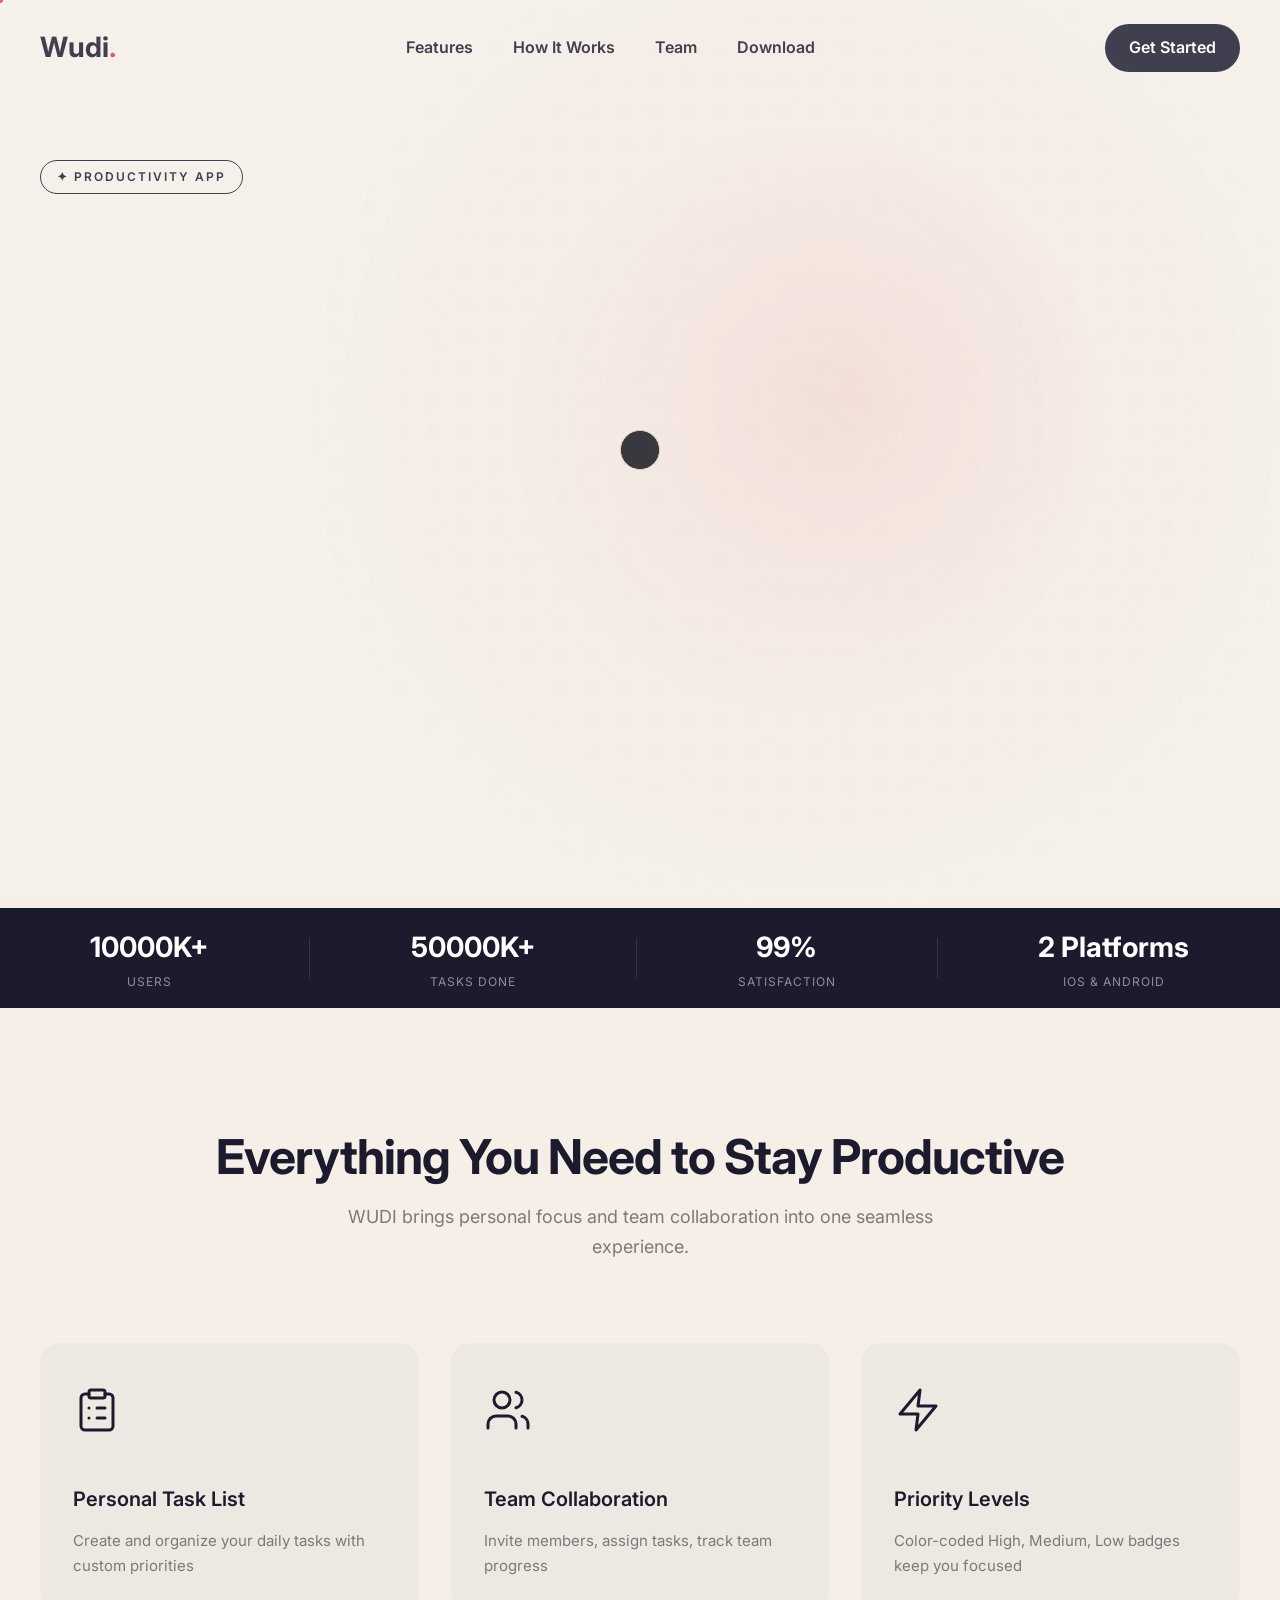
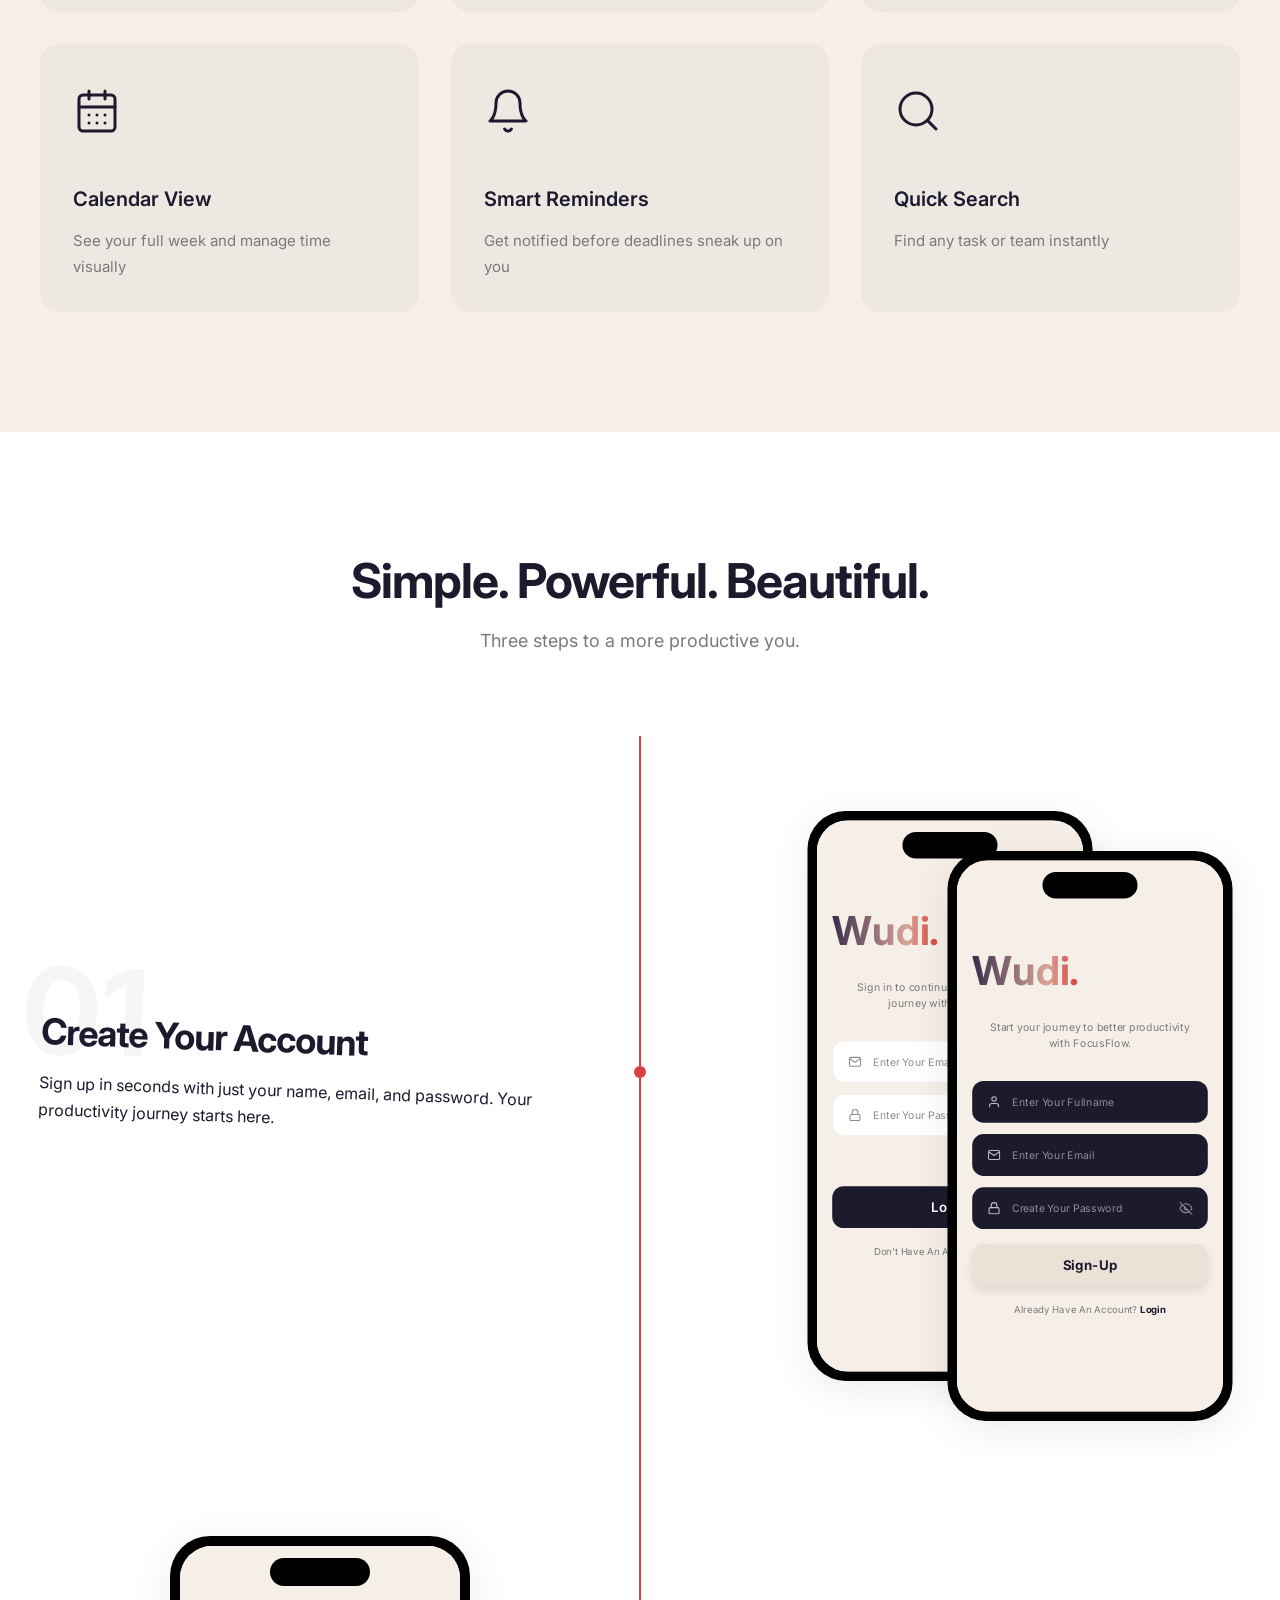
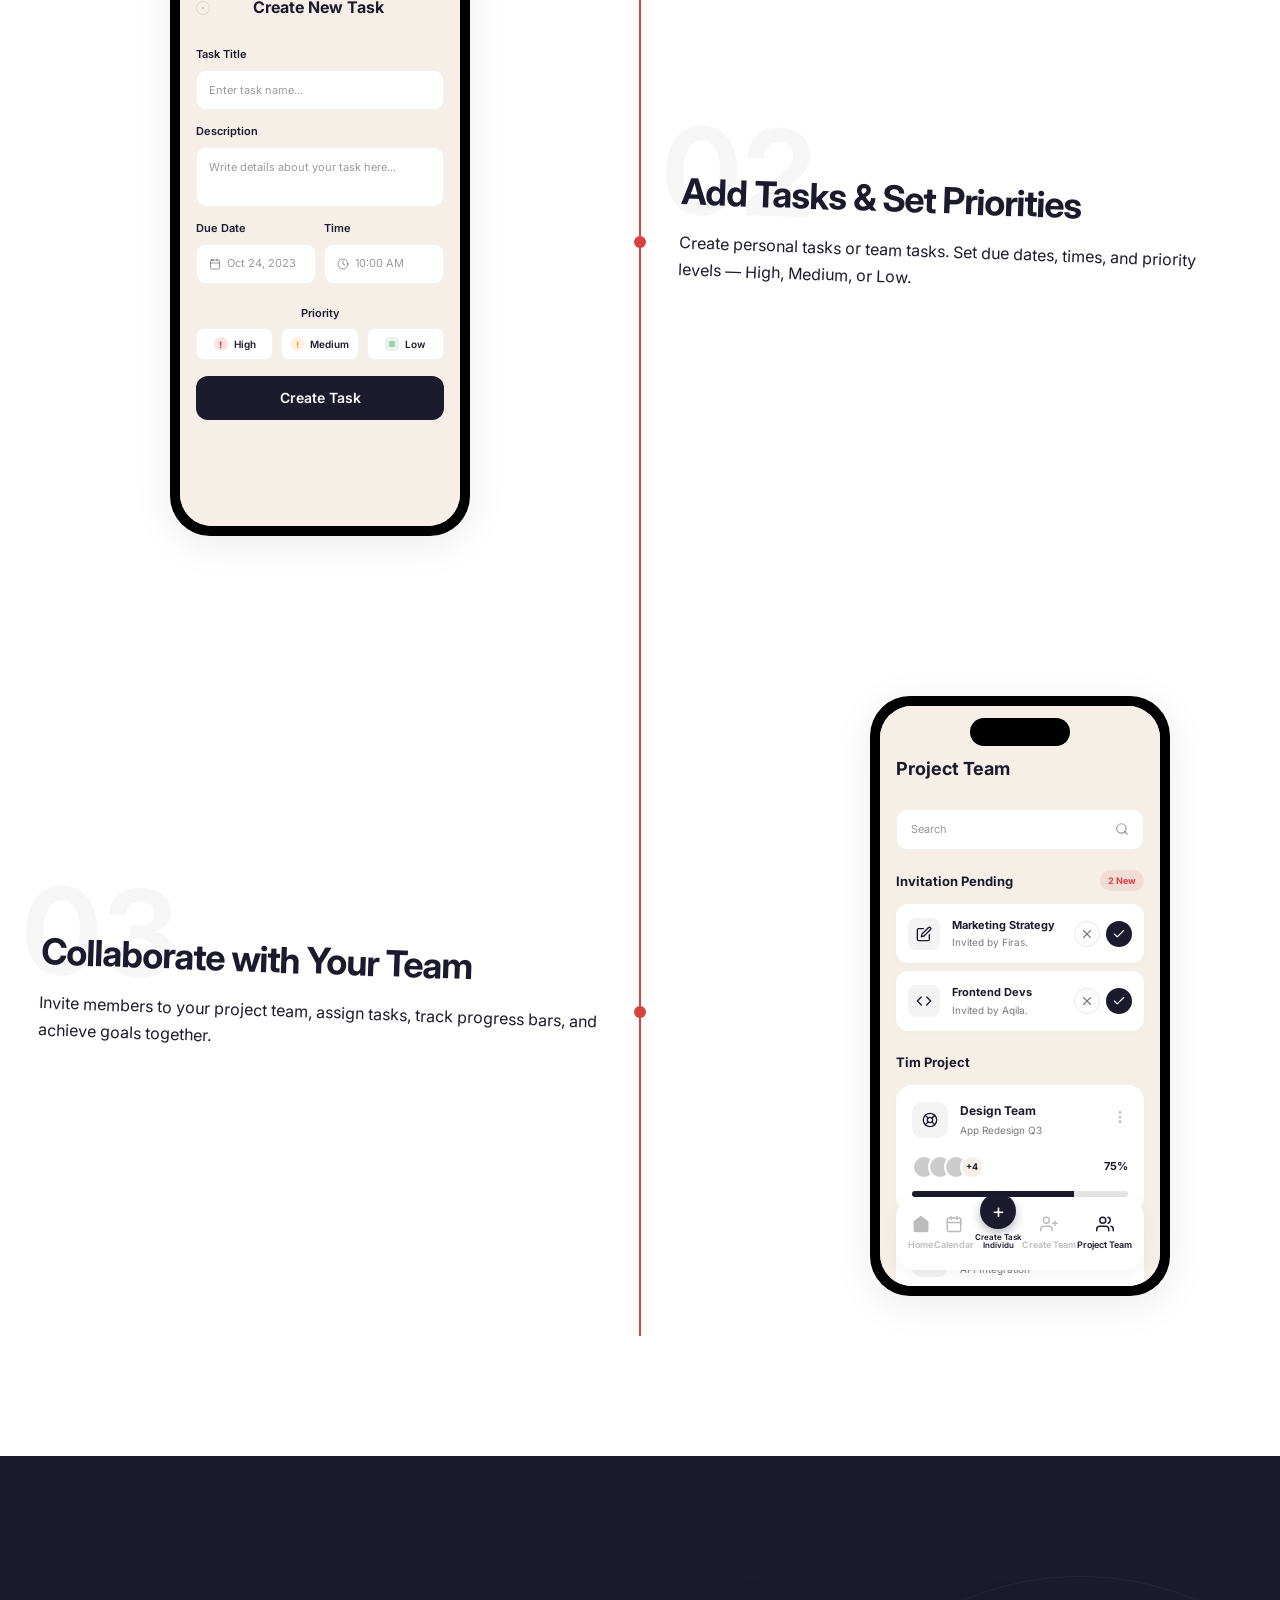
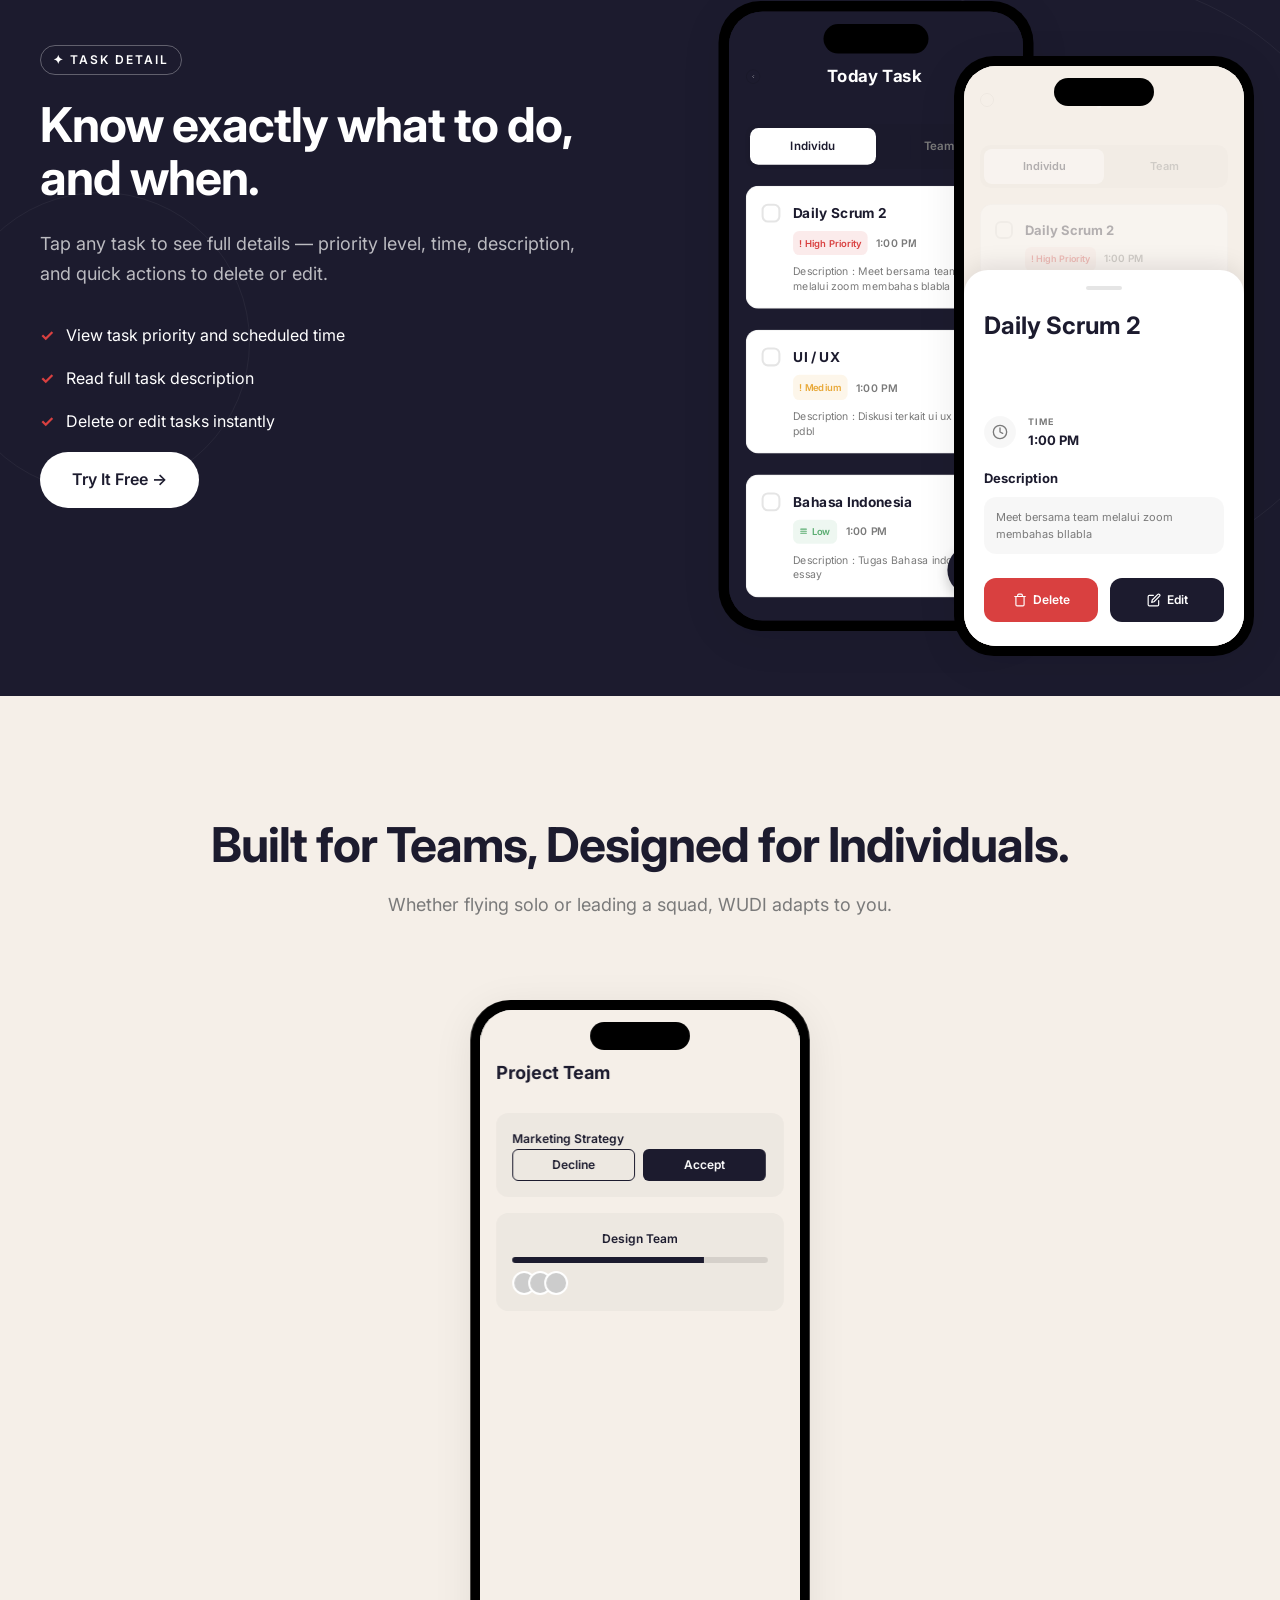
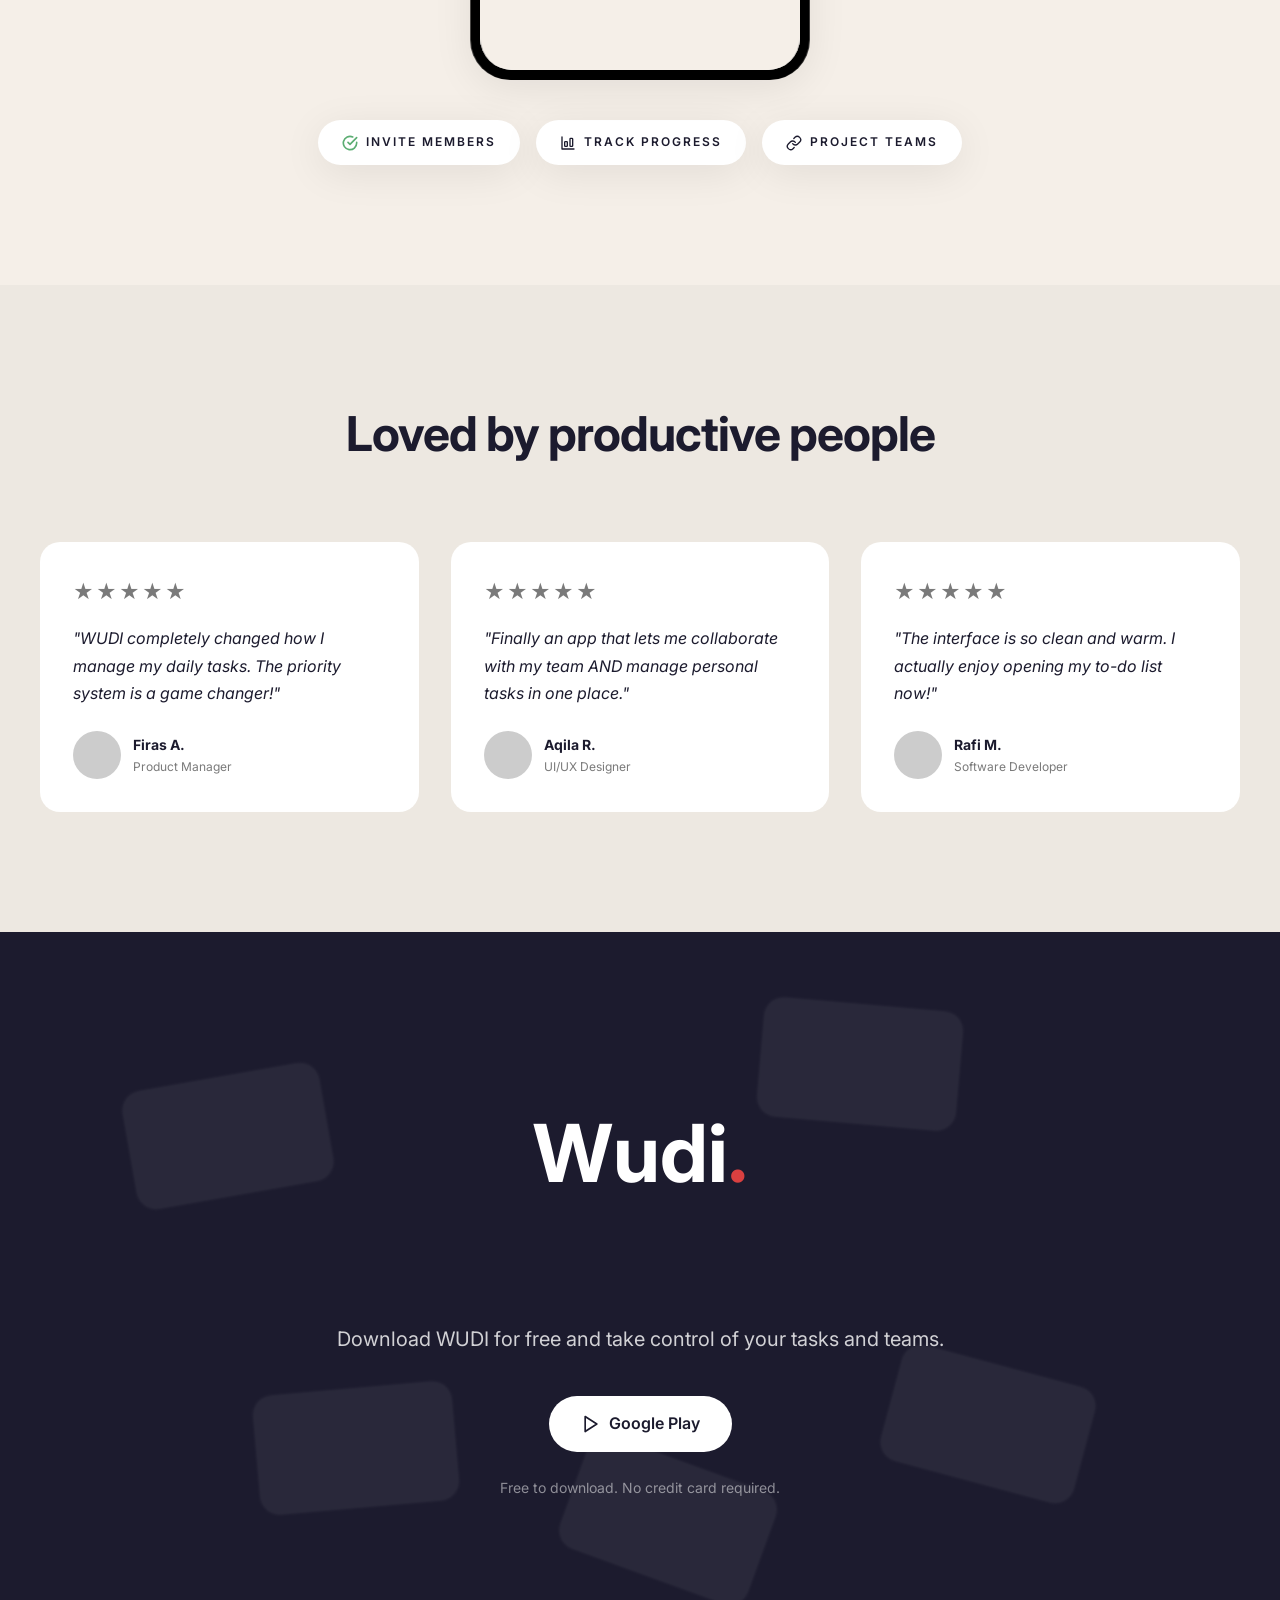
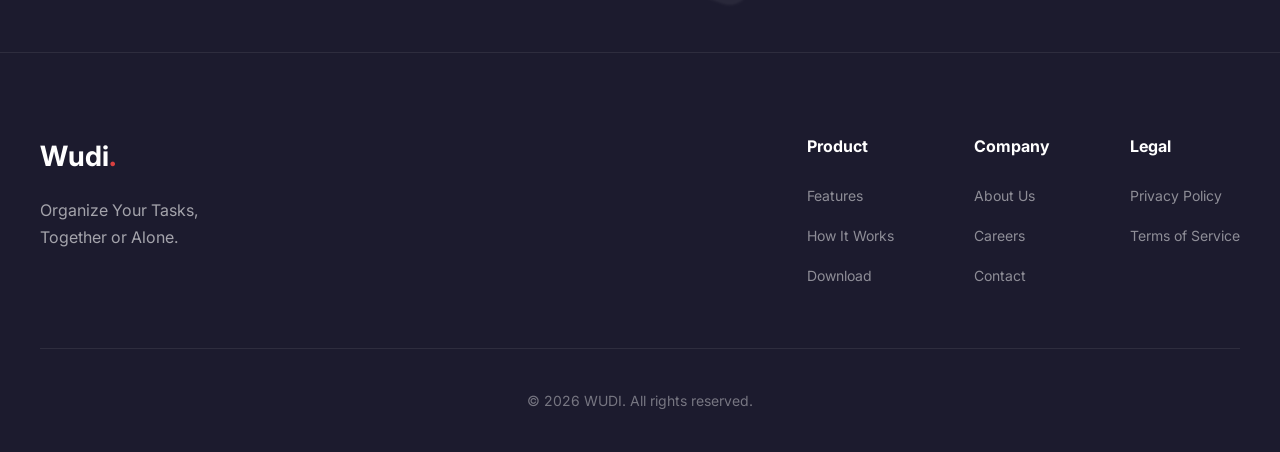
==== commit cd234786: "updae dikit aja" ====
--- a/index.html
+++ b/index.html
@@ -14,6 +14,9 @@
     <link href="https://fonts.googleapis.com/css2?family=Inter:wght@400;600;700&display=swap" rel="stylesheet">
 
     <link rel="stylesheet" href="style.css">
+    
+    <!-- Favicon -->
+    <link rel="icon" type="image/svg+xml" href="assets/favicon.svg">
 </head>
 
 <body>
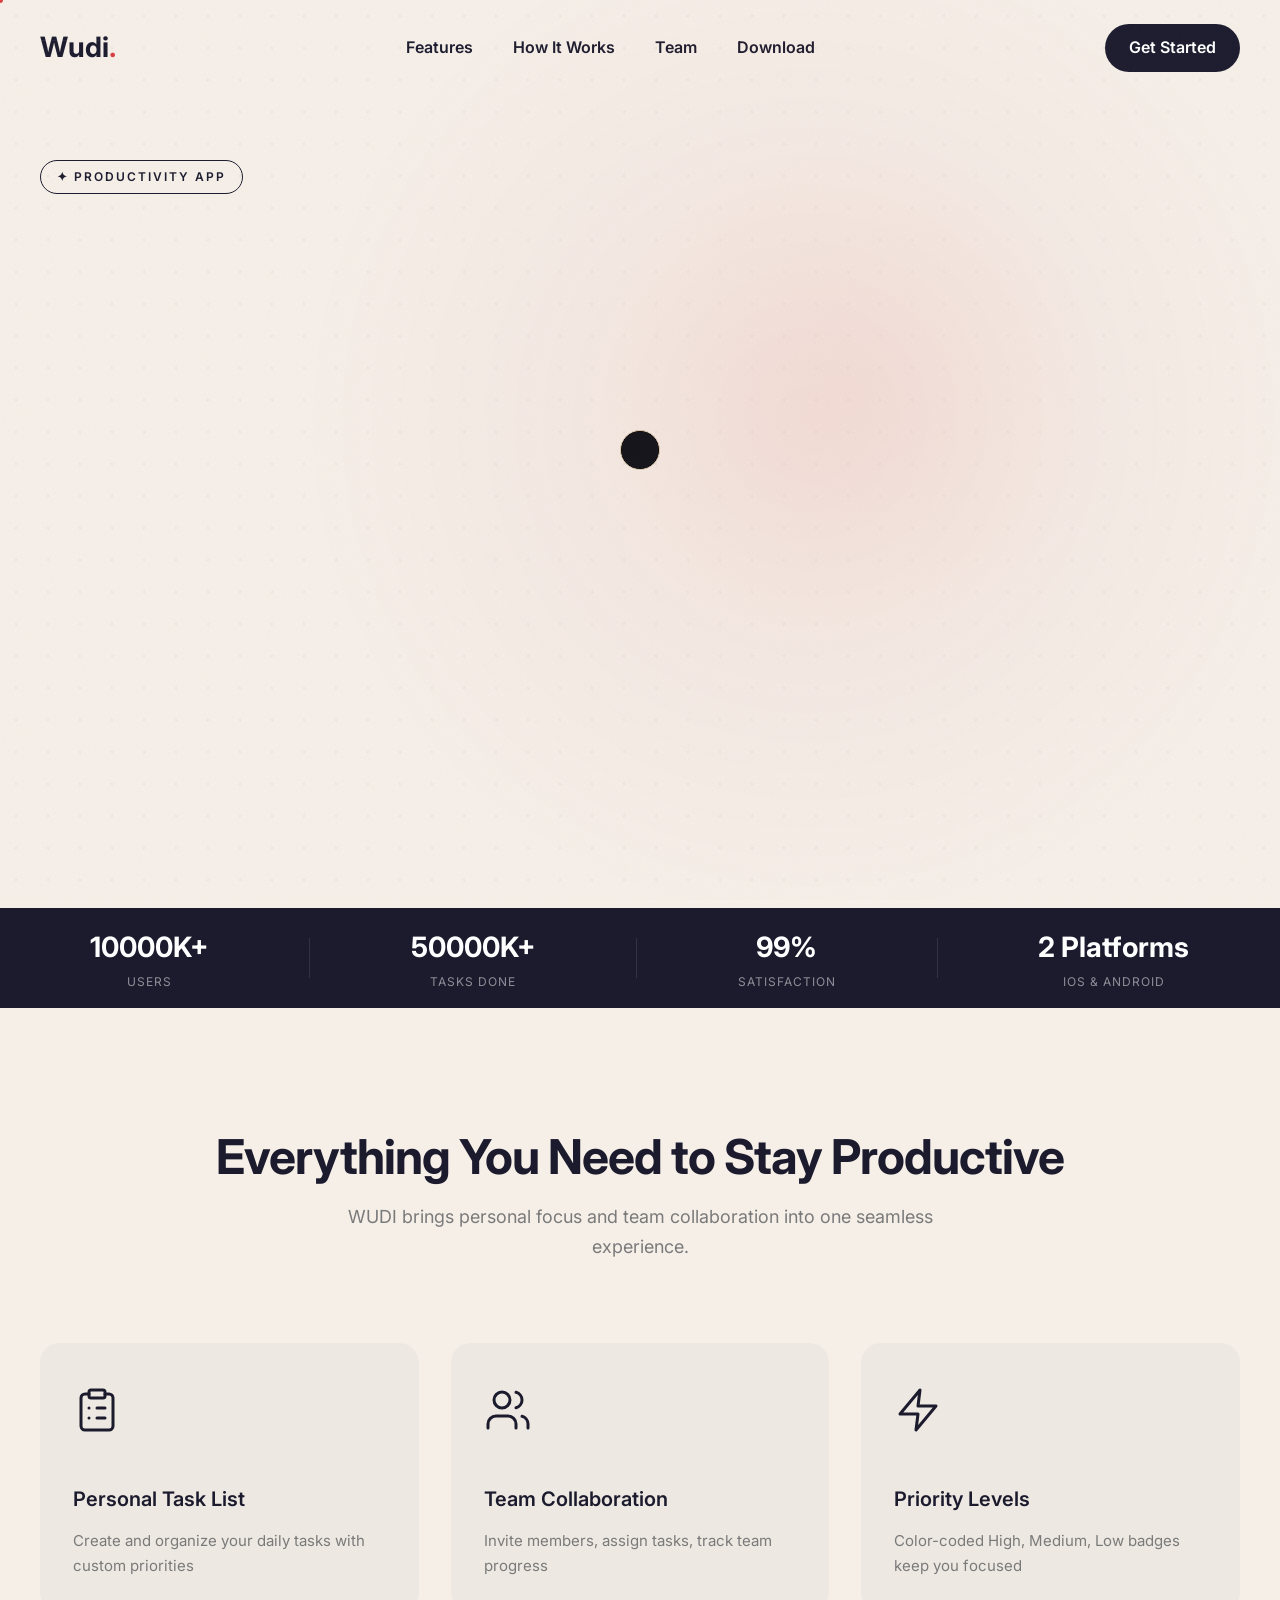
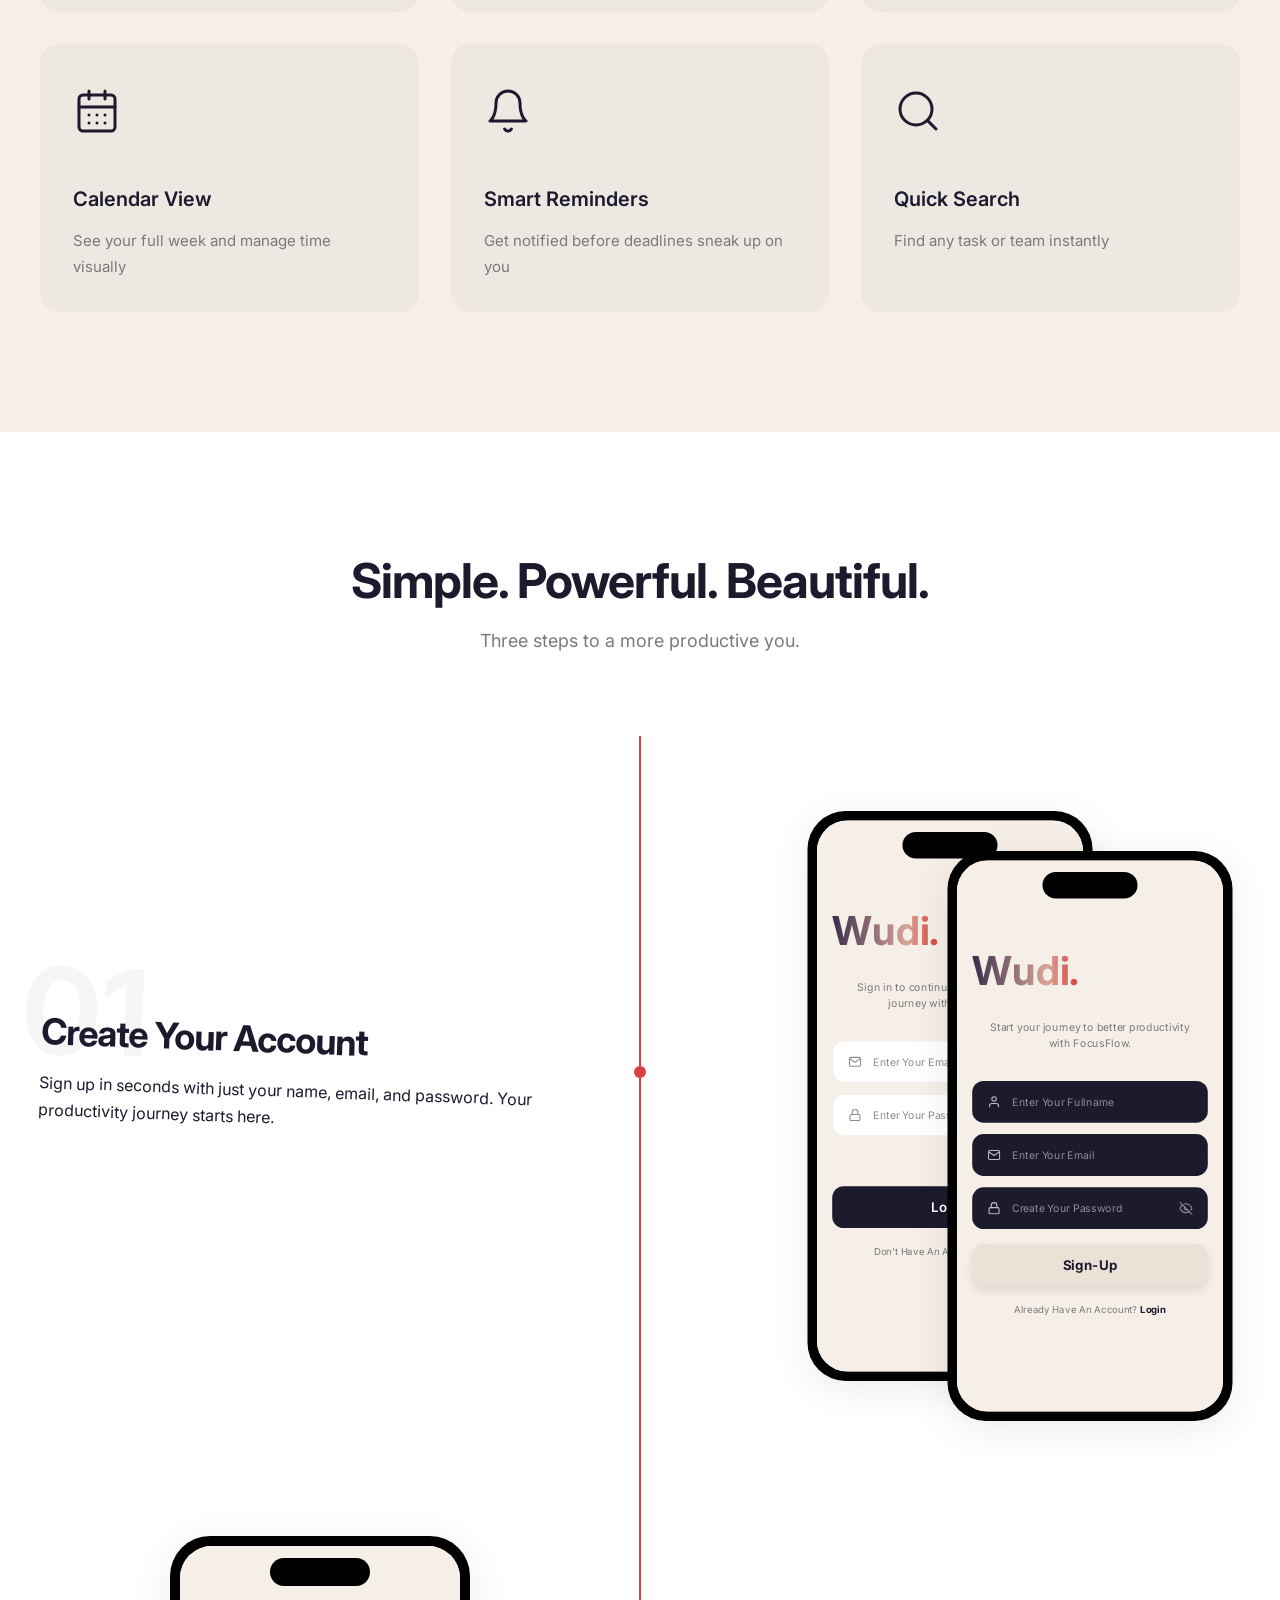
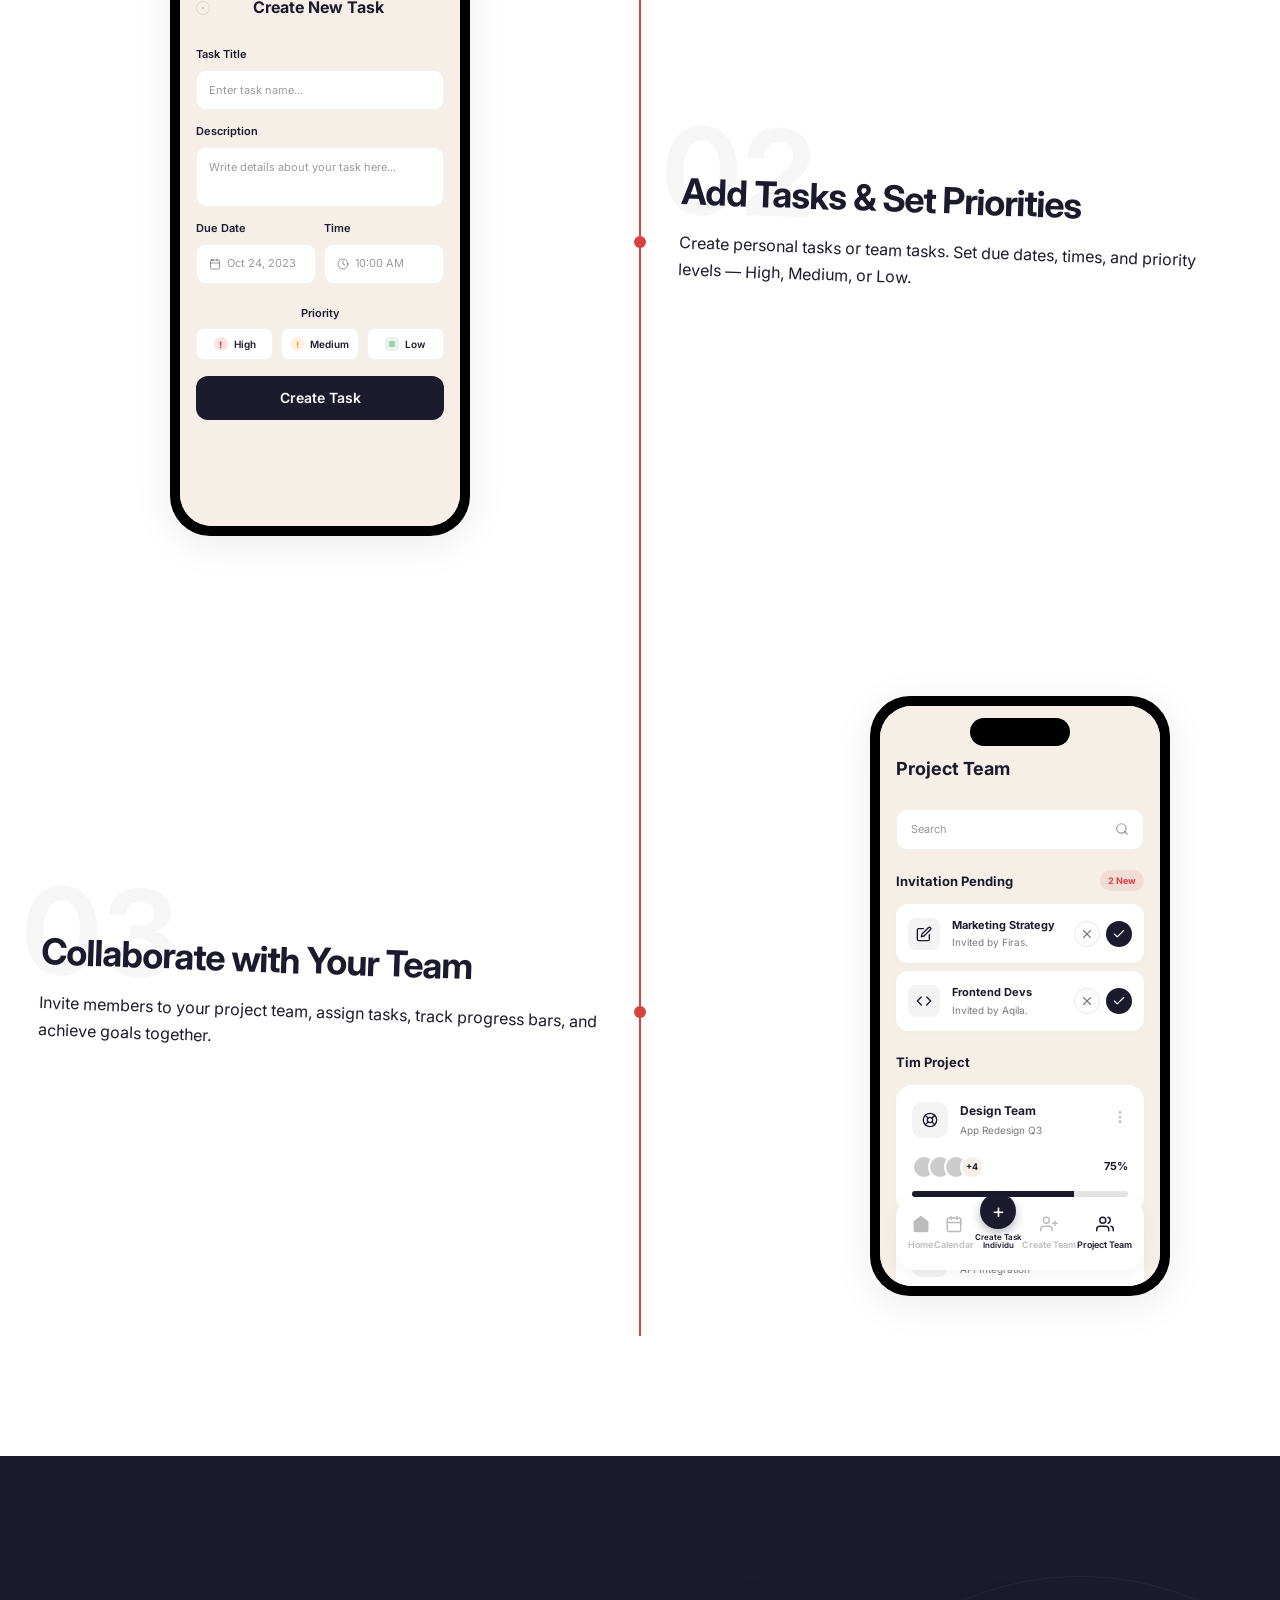
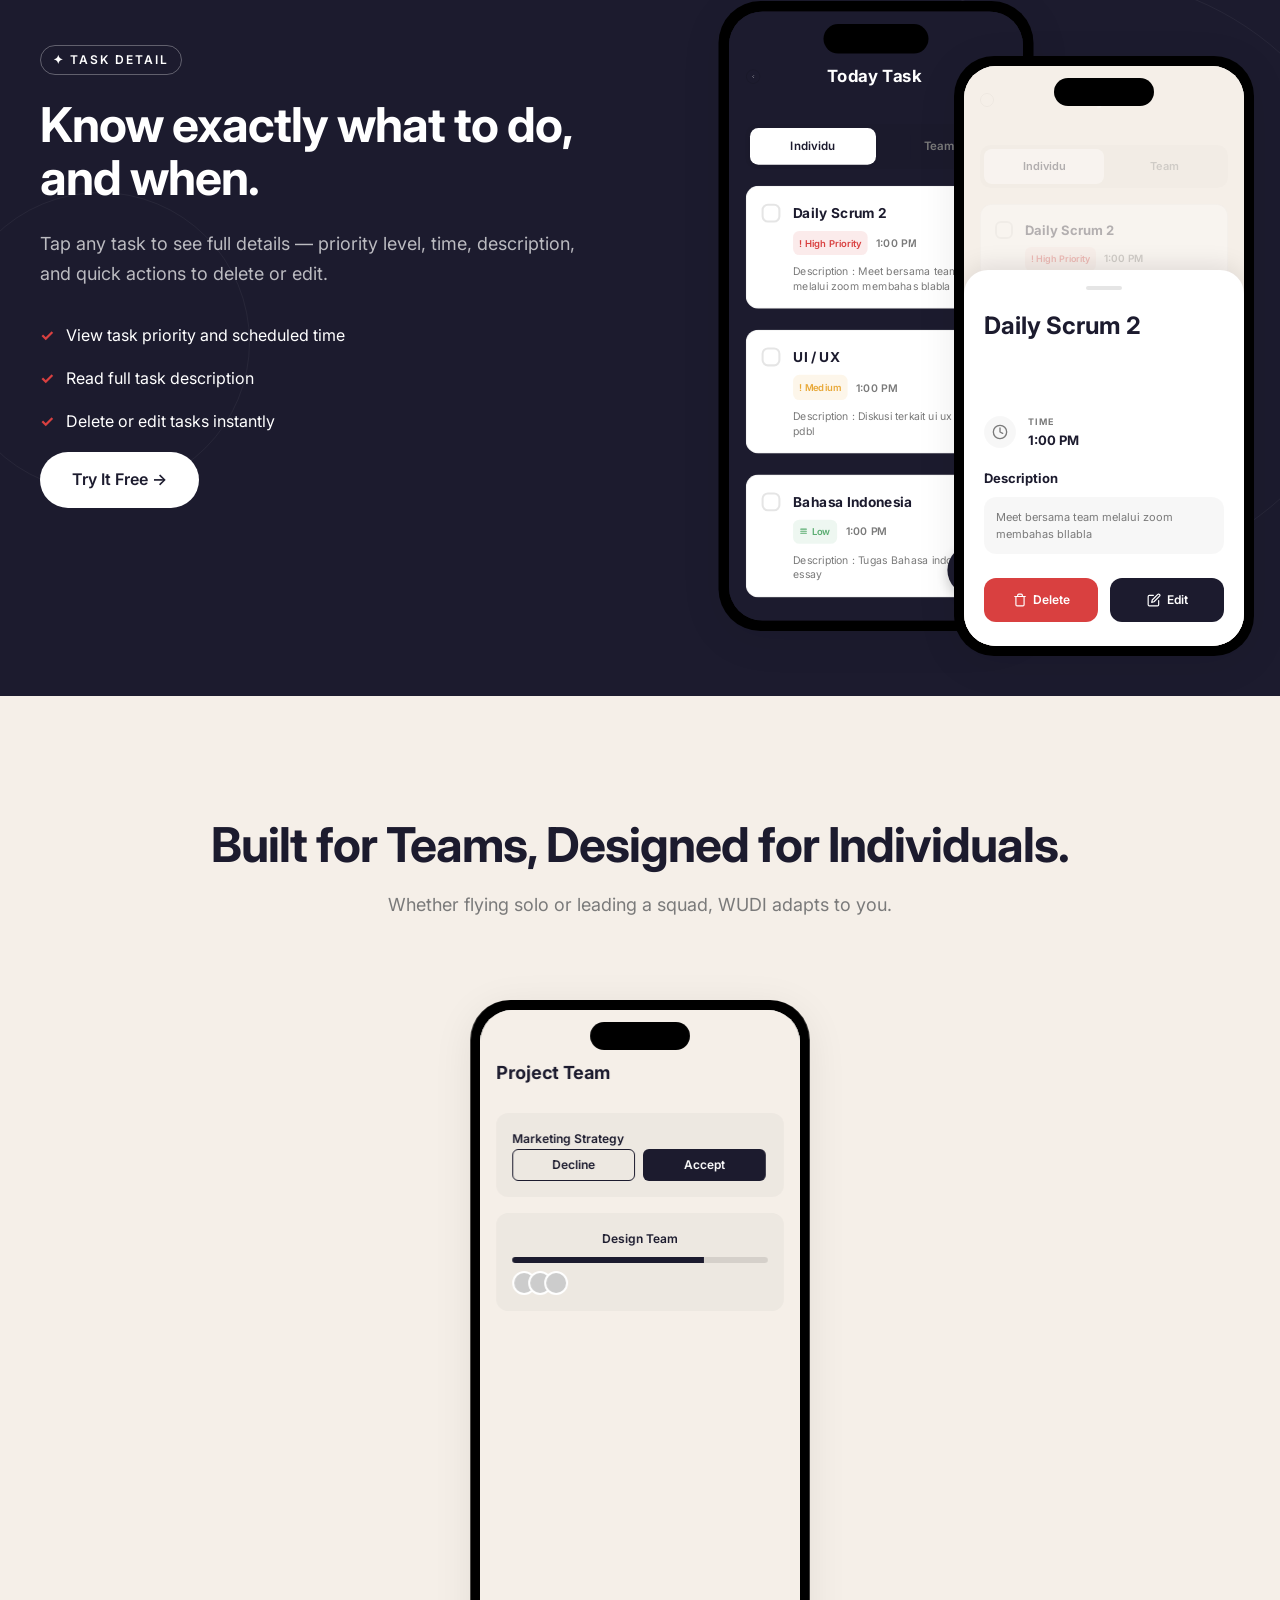
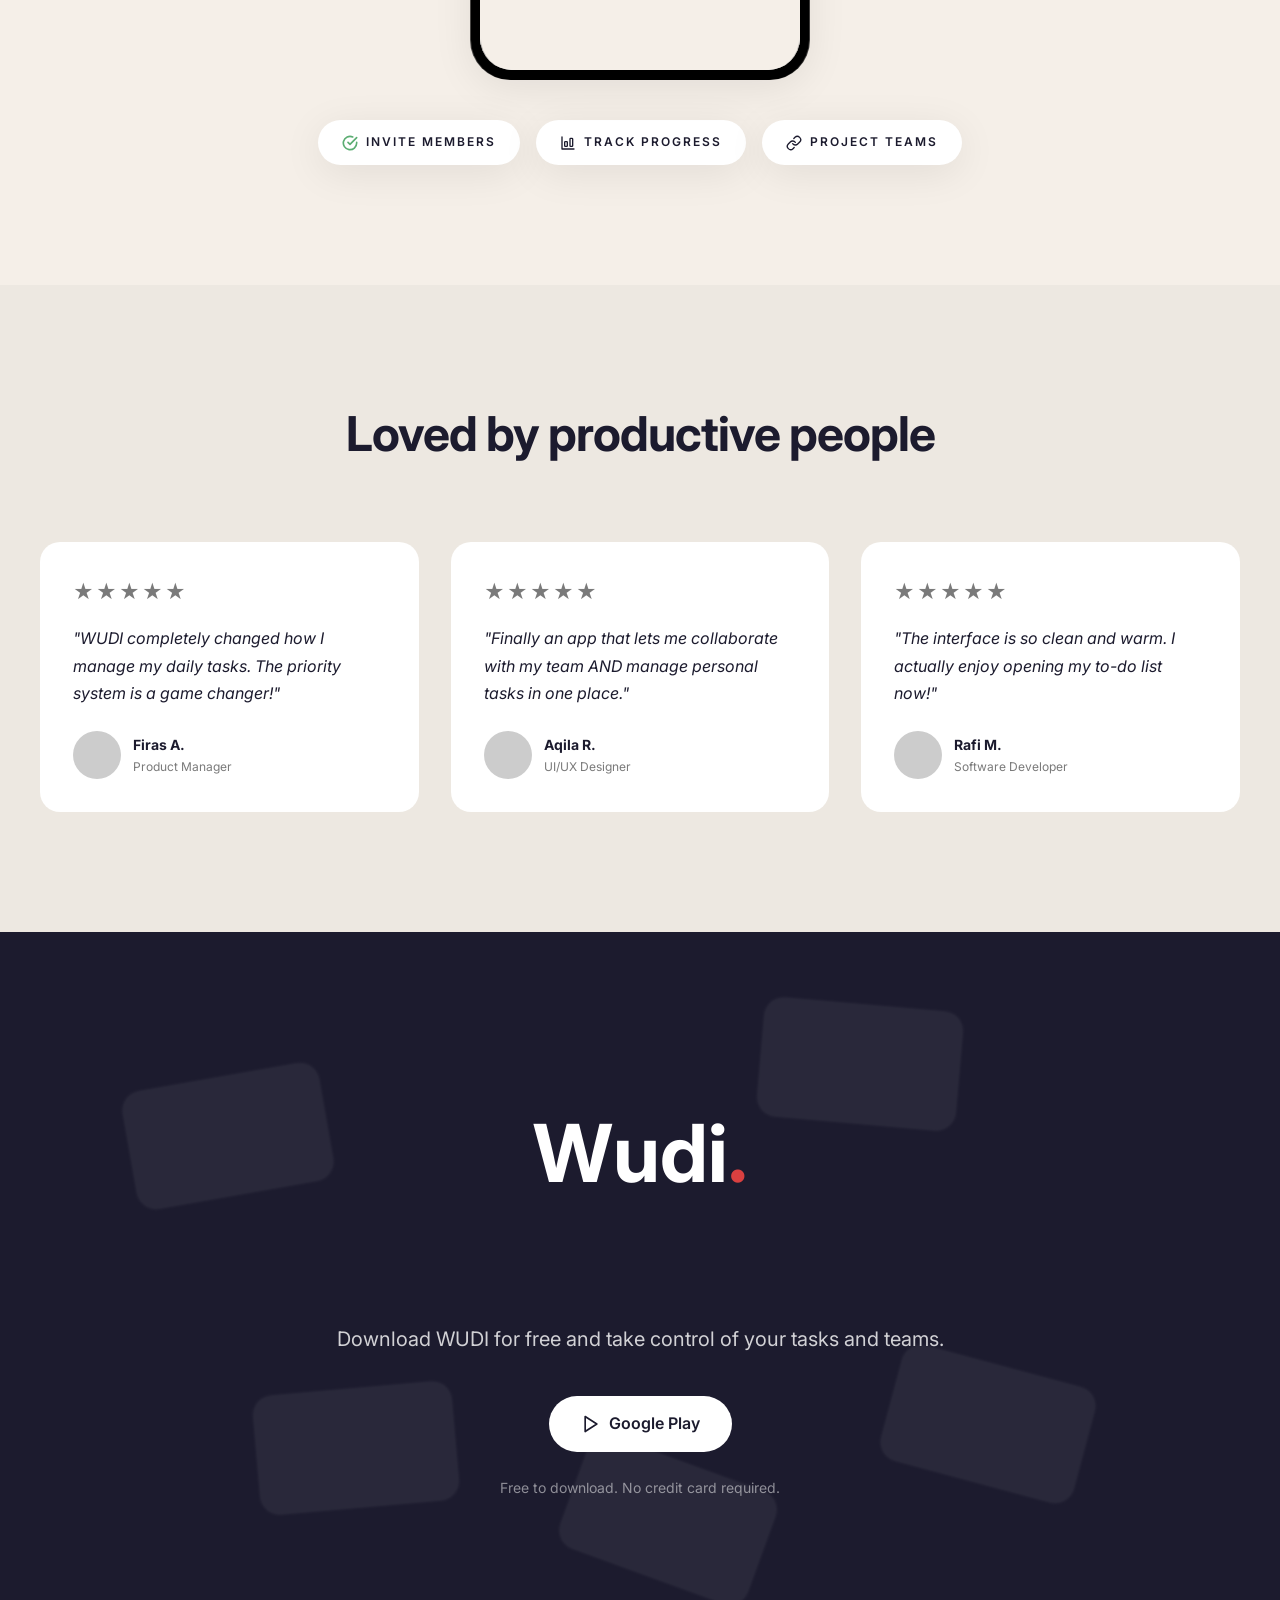
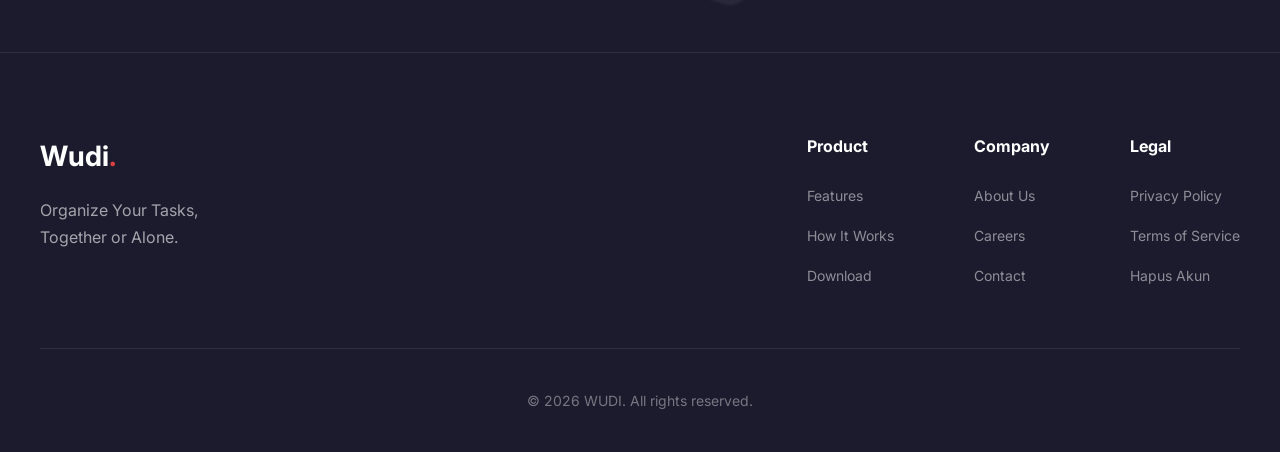
==== commit 6fda17a5: "tambah halaman hapus akun" ====
--- a/index.html
+++ b/index.html
@@ -1164,6 +1164,7 @@
                     <strong>Legal</strong>
                     <a href="#">Privacy Policy</a>
                     <a href="#">Terms of Service</a>
+                    <a href="hapus-akun.html">Hapus Akun</a>
                 </div>
             </div>
         </div>
